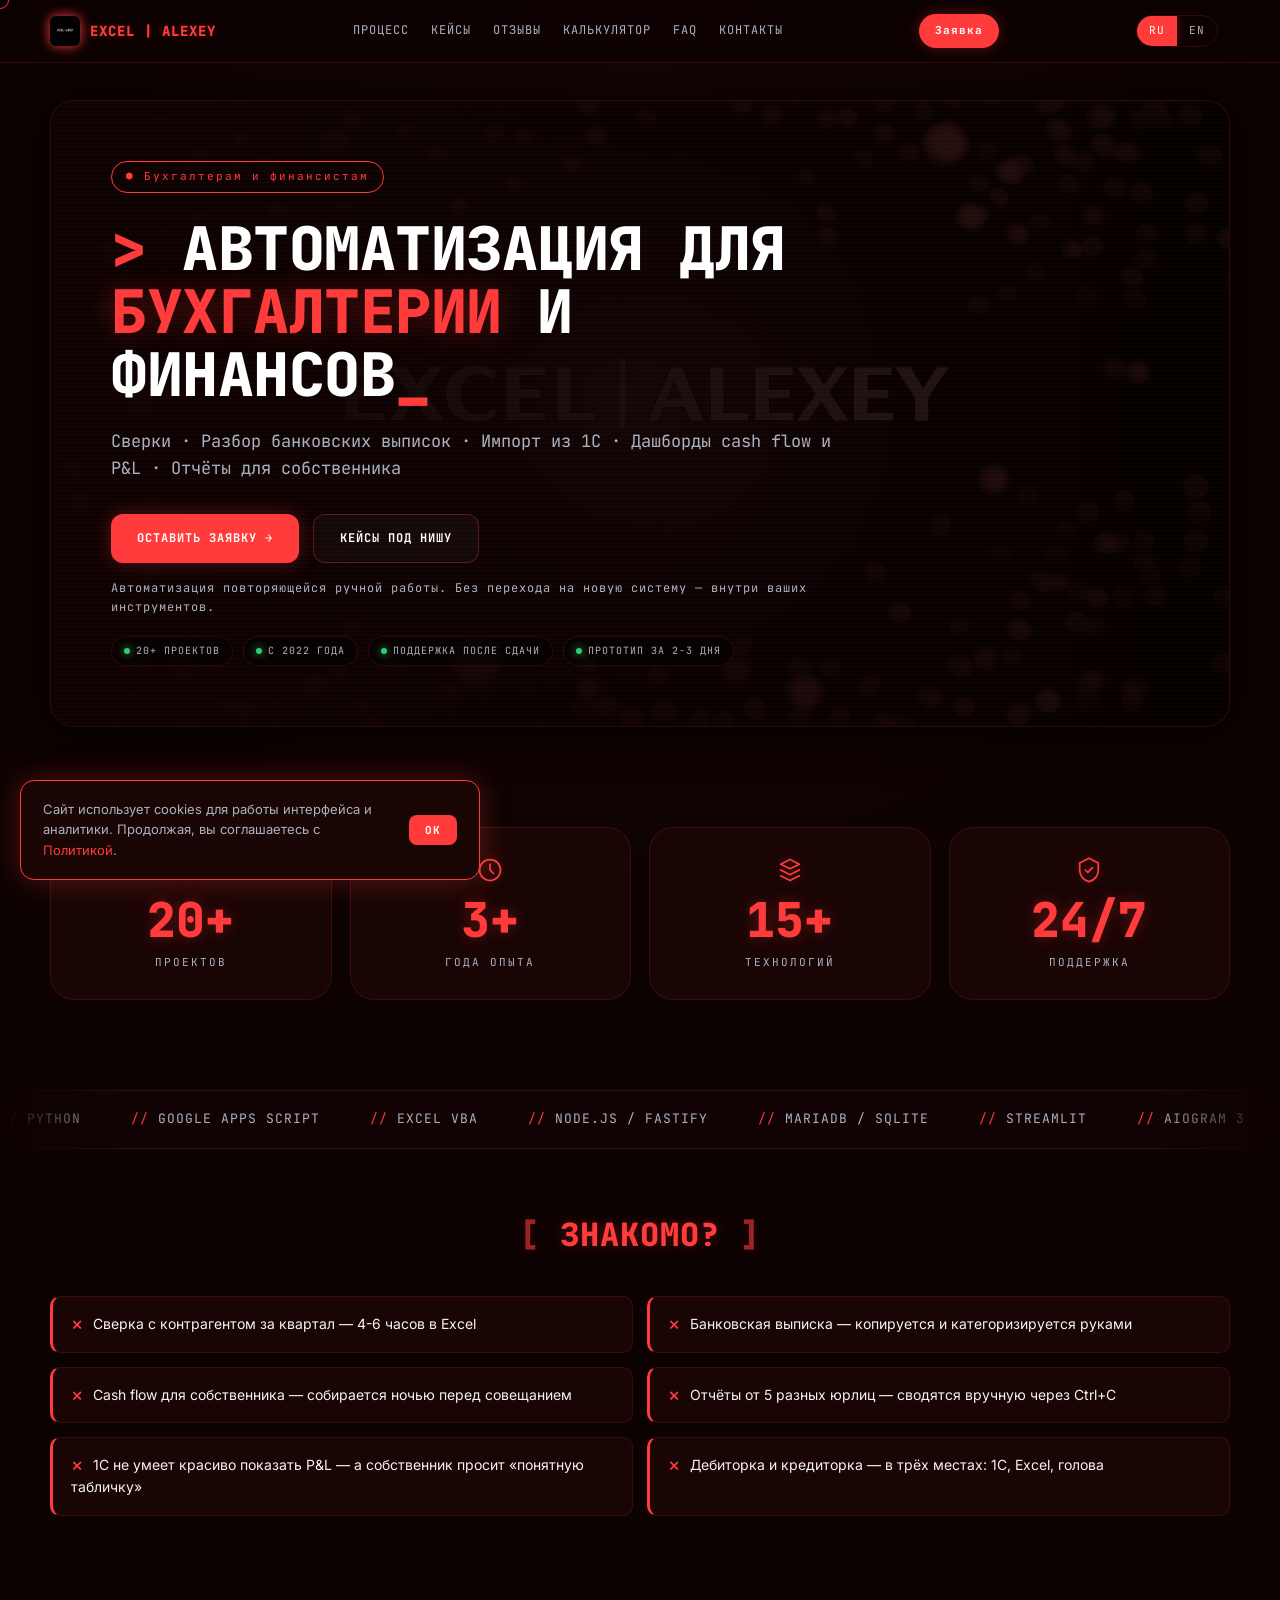
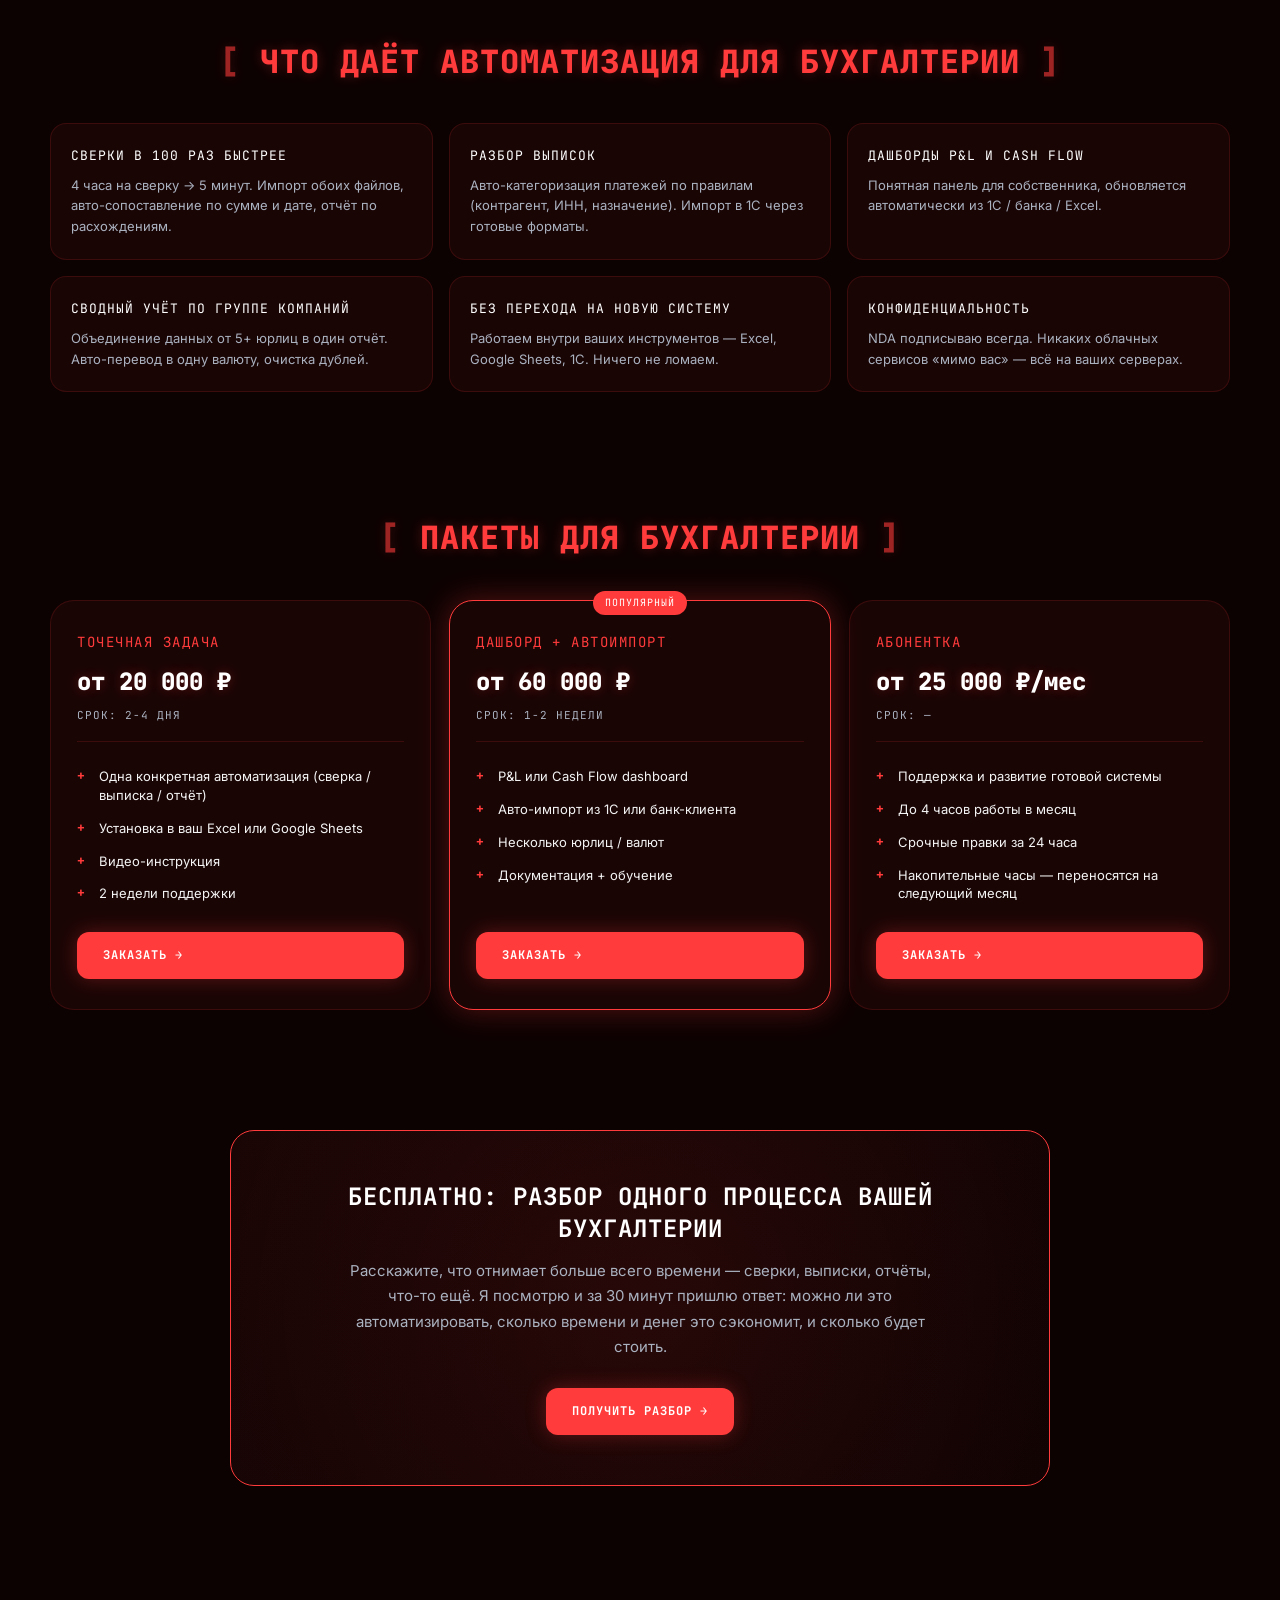
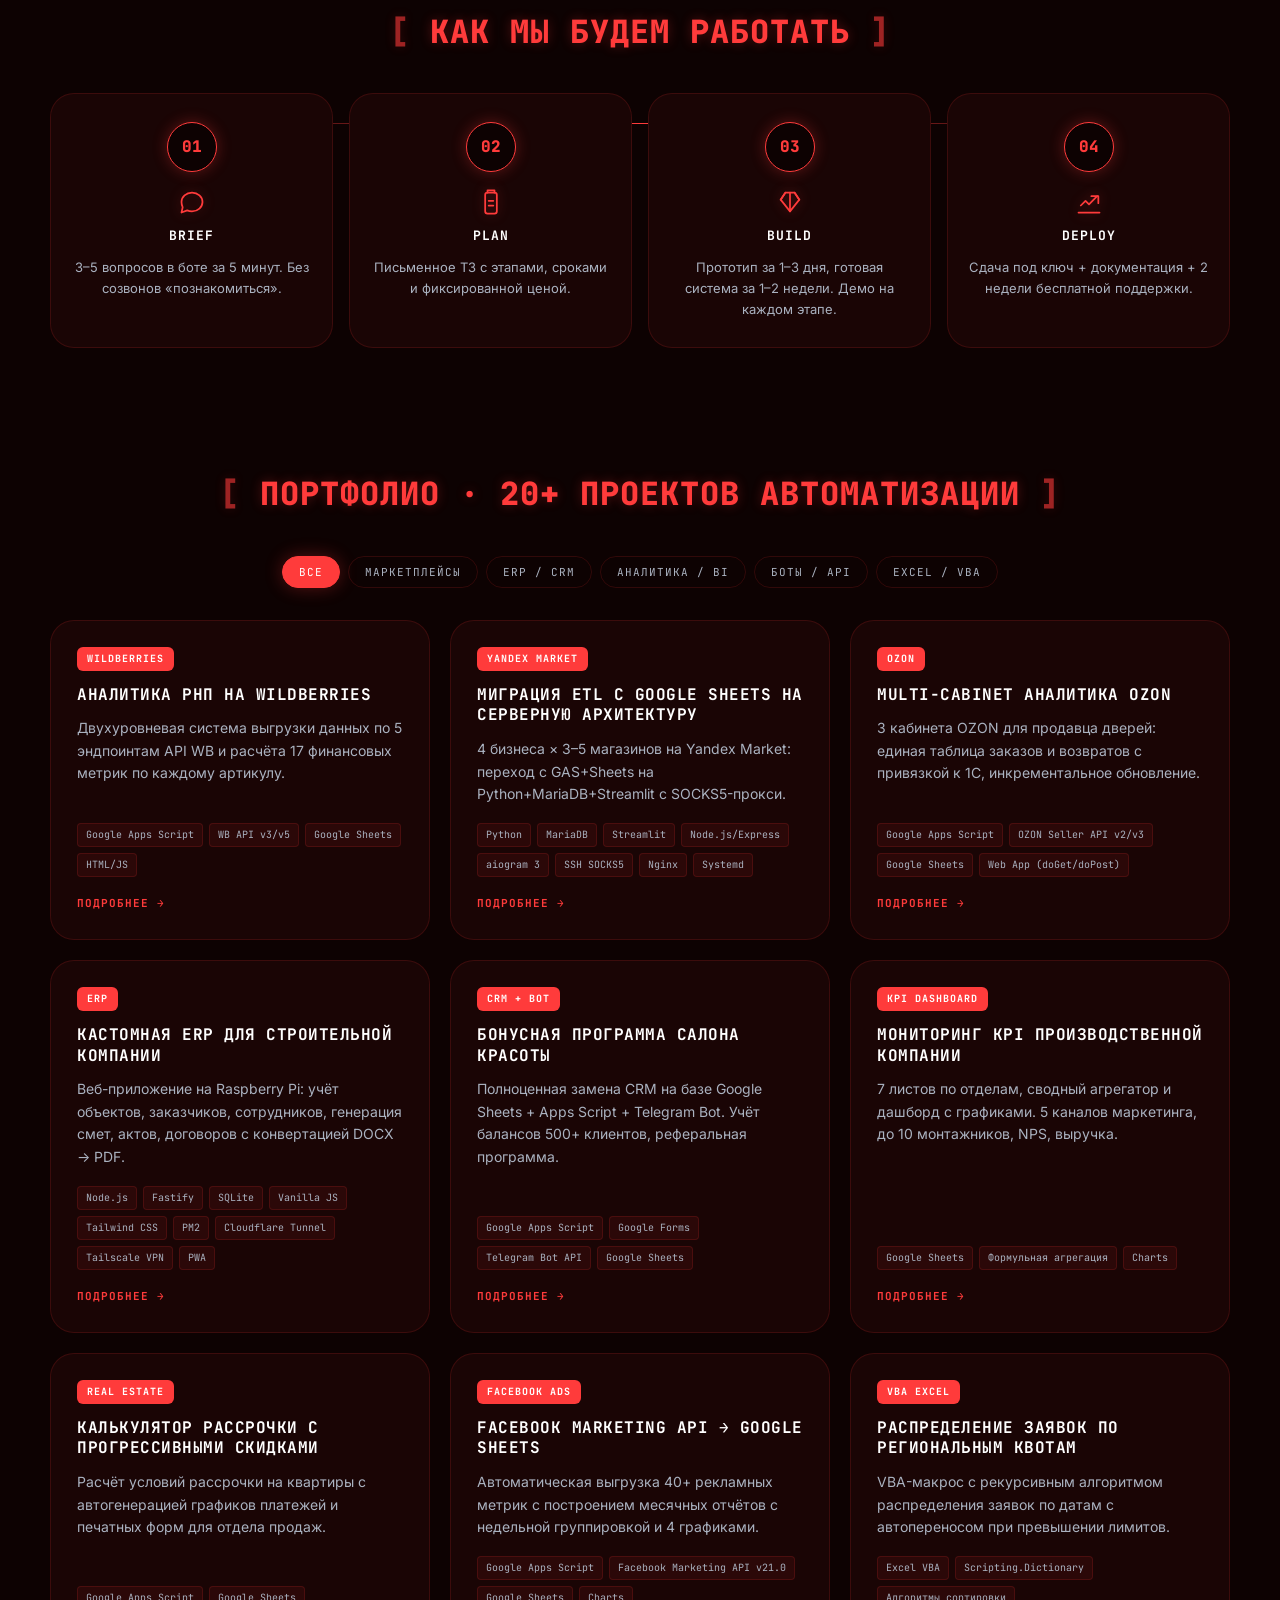
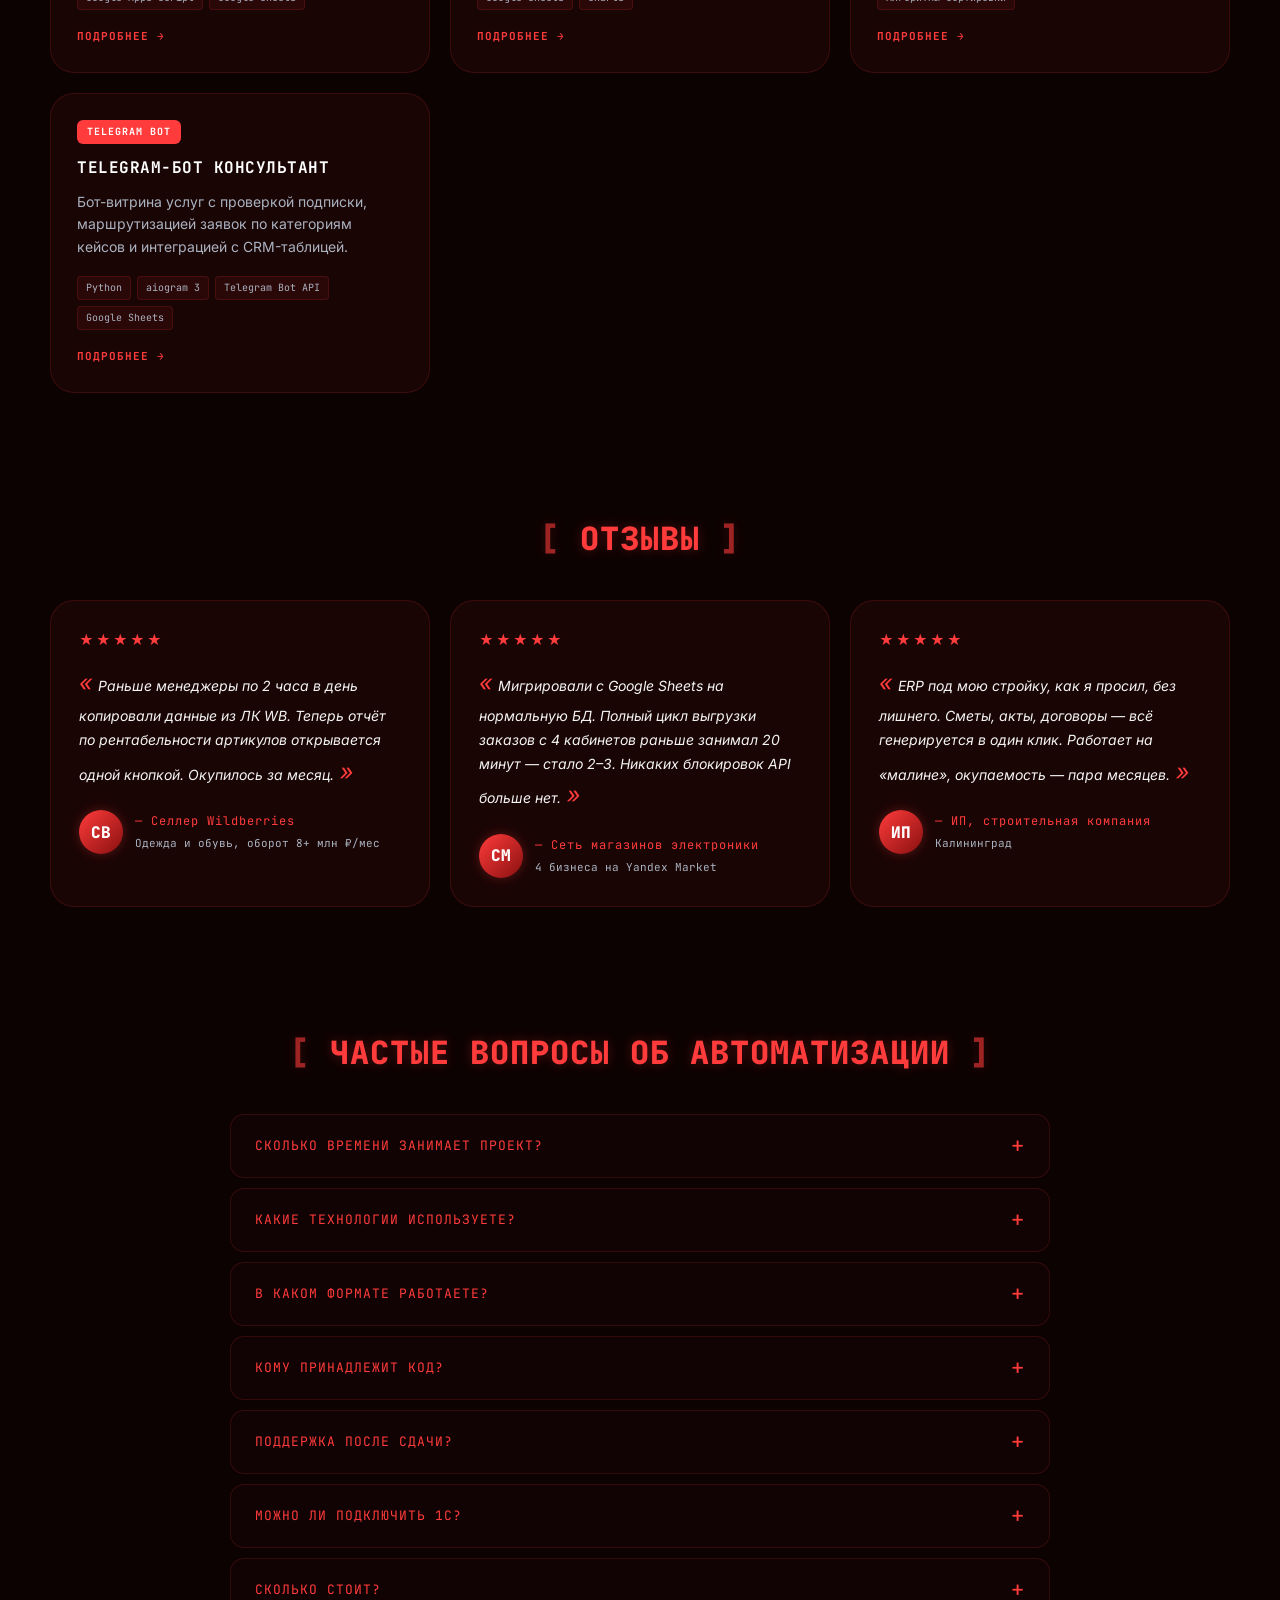
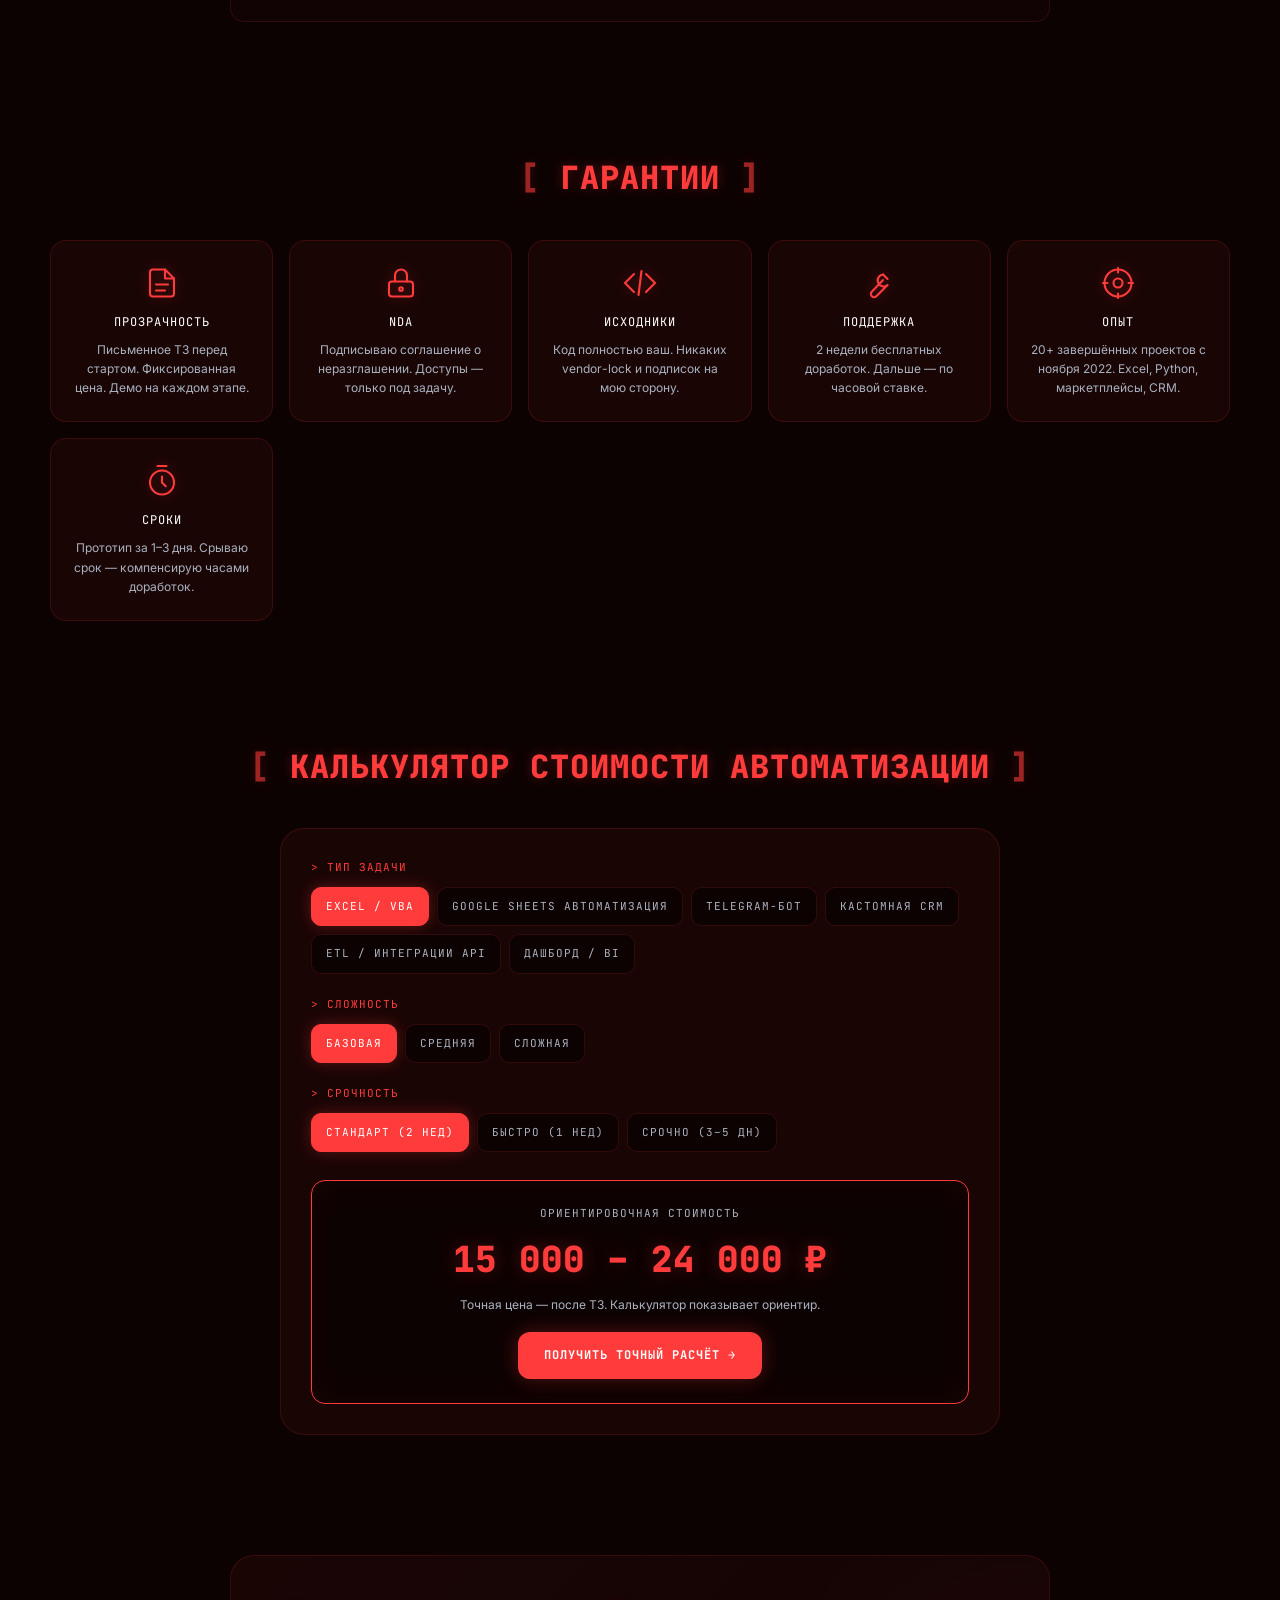
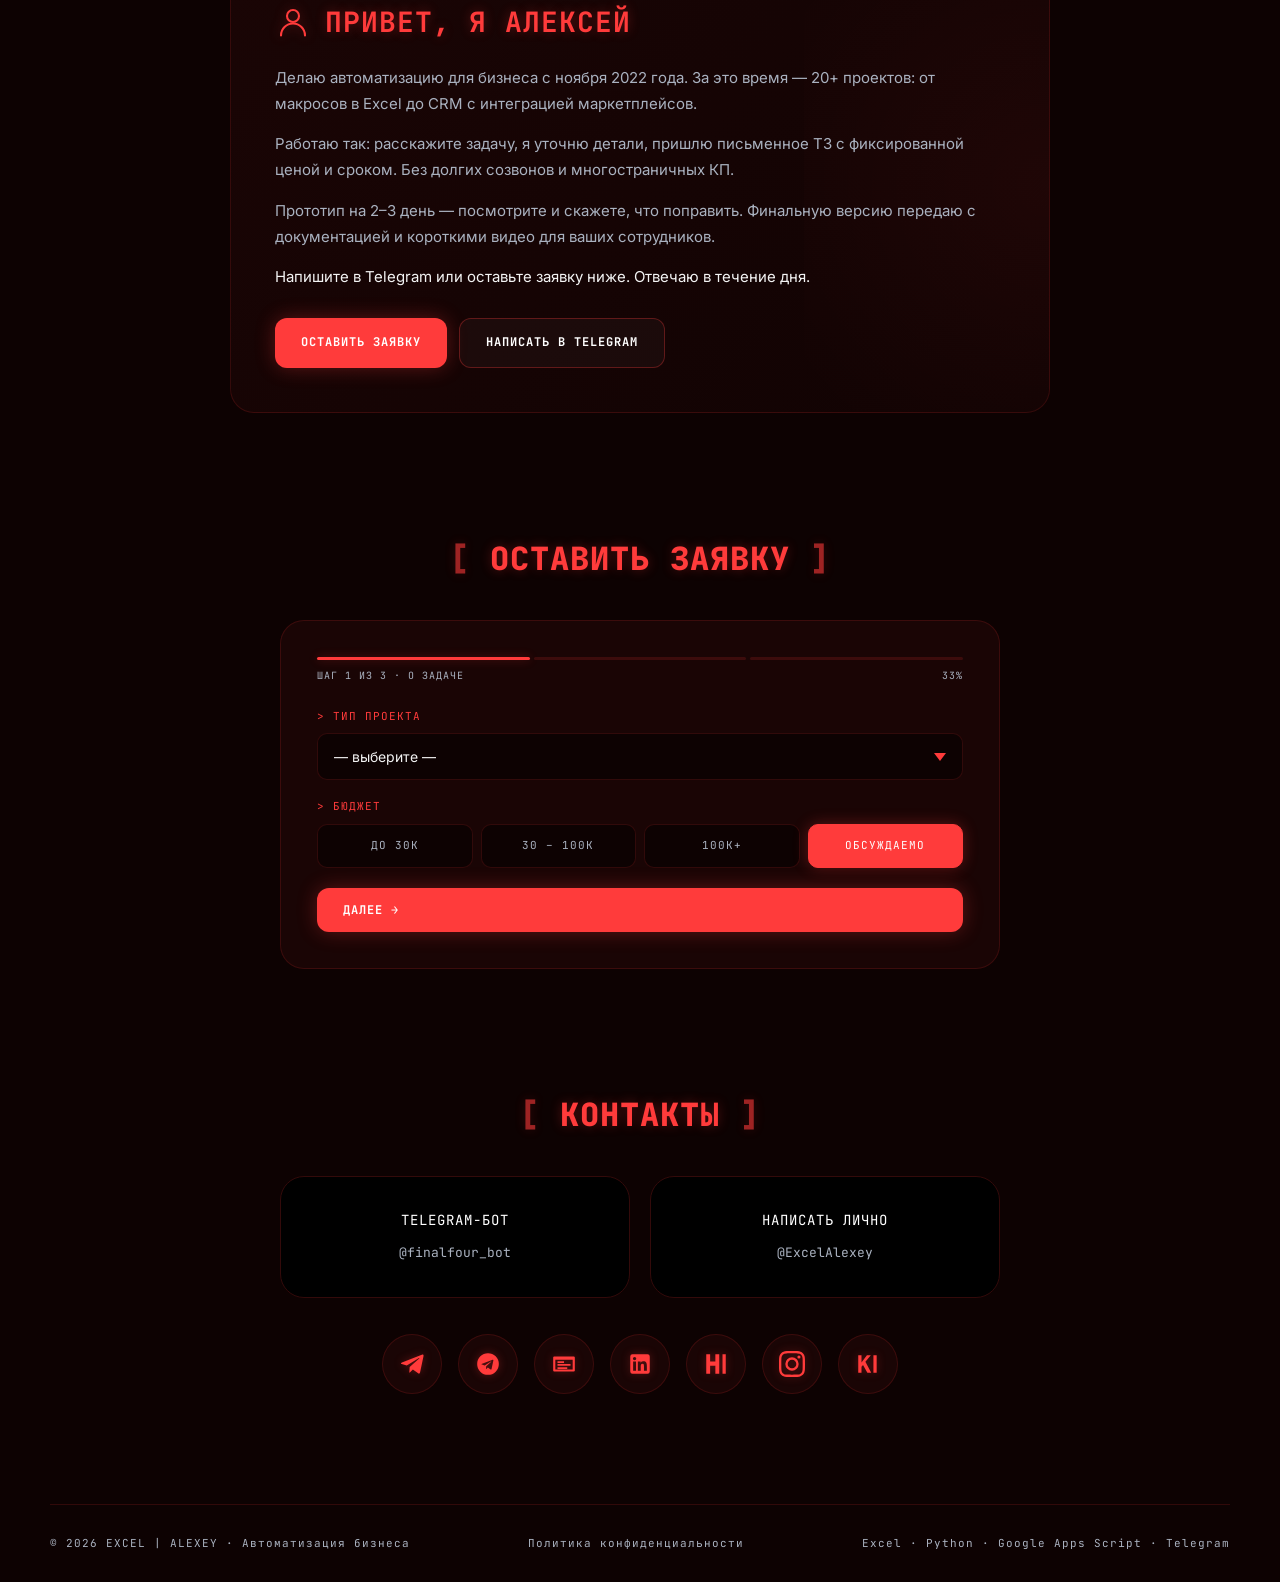
==== accounting/index.html @ a3354f27 "Create index.html" ====
<!DOCTYPE html>
<html lang="ru">
<head>
<meta charset="utf-8" />
<meta name="viewport" content="width=device-width, initial-scale=1.0" />
<!-- Google tag (gtag.js) -->
<script async src="https://www.googletagmanager.com/gtag/js?id=G-3XF21N7YJF"></script>
<script>
  window.dataLayer = window.dataLayer || [];
  function gtag(){dataLayer.push(arguments);}
  gtag('js', new Date());

  gtag('config', 'G-3XF21N7YJF');
</script>
<!-- Yandex.Metrika counter -->
<script type="text/javascript">
  (function(m,e,t,r,i,k,a){
      m[i]=m[i]||function(){(m[i].a=m[i].a||[]).push(arguments)};
      m[i].l=1*new Date();
      for (var j = 0; j < document.scripts.length; j++) {if (document.scripts[j].src === r) { return; }}
      k=e.createElement(t),a=e.getElementsByTagName(t)[0],k.async=1,k.src=r,a.parentNode.insertBefore(k,a)
  })(window, document,'script','https://mc.yandex.ru/metrika/tag.js?id=108996801', 'ym');

  ym(108996801, 'init', {ssr:true, webvisor:true, clickmap:true, ecommerce:"dataLayer", referrer: document.referrer, url: location.href, accurateTrackBounce:true, trackLinks:true});
</script>
<noscript><div><img src="https://mc.yandex.ru/watch/108996801" style="position:absolute; left:-9999px;" alt="" /></div></noscript>
<!-- /Yandex.Metrika counter -->
<!-- Автоопределение языка (срабатывает до рендера) -->
<script>
(function(){
  try {
    var saved = localStorage.getItem('preferred_lang');
    if (saved === 'ru') return; // пользователь явно выбрал RU
    if (saved === 'en') {
      if (location.pathname === '/' || location.pathname === '/index.html') {
        location.replace('/en/' + location.search + location.hash);
      }
      return;
    }
    // Первый визит — определяем по browser language
    var langs = (navigator.languages || [navigator.language || 'en']).map(function(l){return (l||'').toLowerCase().split('-')[0];});
    var slavic = ['ru','uk','be','kk','ky','tg','uz','az'];
    var isSlavic = langs.some(function(l){return slavic.indexOf(l) >= 0;});
    if (!isSlavic && (location.pathname === '/' || location.pathname === '/index.html')) {
      location.replace('/en/' + location.search + location.hash);
    }
  } catch(e){}
})();
</script>
<meta name="google-site-verification" content="O84R7Kp4VEFQsmu5itda_h6VPmX3z3XzBydWqkqTWB4" />

<title>Бухгалтерам и финансистам — Бухгалтерия | EXCEL ALEXEY</title>
<meta name="description" content="Автоматизация бухгалтерам и финансовым отделам. Сверки · Разбор банковских выписок · Импорт из 1С · Дашборды cash flow и P&L · Отчёты для собственника." />
<meta name="keywords" content="автоматизация бизнеса, разработка CRM под ключ, Google Apps Script, Excel VBA, Python автоматизация, Telegram бот, API Wildberries, API Ozon, API Yandex Market, ETL, дашборды, аналитика маркетплейсов, юнит-экономика WB" />
<meta name="author" content="Алексей, EXCEL | ALEXEY" />
<meta name="robots" content="index, follow, max-image-preview:large, max-snippet:-1, max-video-preview:-1" />
<meta name="googlebot" content="index, follow" />
<meta name="yandex" content="index, follow" />
<link rel="canonical" href="https://excelalexey-maker.github.io/accounting/" />

<!-- hreflang для двуязычной выдачи -->
<link rel="alternate" hreflang="ru" href="https://excelalexey-maker.github.io/accounting/" />
<link rel="alternate" hreflang="en" href="https://excelalexey-maker.github.io/en/accounting/" />
<link rel="alternate" hreflang="x-default" href="https://excelalexey-maker.github.io/" />

<meta property="og:type" content="website" />
<meta property="og:url" content="https://excelalexey-maker.github.io/" />
<meta property="og:title" content="Бухгалтерам и финансистам — Бухгалтерия | EXCEL ALEXEY" />
<meta property="og:description" content="Автоматизация бухгалтерам и финансовым отделам. Сверки · Разбор банковских выписок · Импорт из 1С · Дашборды cash flow и P&L · Отчёты для собственника." />
<meta property="og:image" content="https://excelalexey-maker.github.io/hero-poster.jpg" />
<meta property="og:image:width" content="1200" />
<meta property="og:image:height" content="630" />
<meta property="og:locale" content="ru_RU" />
<meta property="og:locale:alternate" content="en_US" />
<meta property="og:site_name" content="EXCEL | ALEXEY" />

<meta name="twitter:card" content="summary_large_image" />
<meta name="twitter:title" content="EXCEL | ALEXEY — Автоматизация бизнеса под ключ" />
<meta name="twitter:description" content="Excel/VBA, GAS, Python, MariaDB, Telegram-боты, API маркетплейсов." />
<meta name="twitter:image" content="https://excelalexey-maker.github.io/hero-poster.jpg" />

<meta name="geo.region" content="RU" />
<meta name="geo.placename" content="Россия, Москва, Санкт-Петербург, Калининград, Vietnam (remote)" />
<meta name="geo.position" content="55.7558;37.6173" />
<meta name="ICBM" content="55.7558, 37.6173" />
<meta name="theme-color" content="#0d0202" />
<meta name="format-detection" content="telephone=no" />

<link rel="icon" href="/favicon.ico" sizes="any" />
<link rel="icon" href="/favicon.svg" type="image/svg+xml" />
<link rel="apple-touch-icon" href="/apple-touch-icon.png" />
<link rel="manifest" href="/site.webmanifest" />

<link rel="preload" as="image" href="/hero-poster.jpg" fetchpriority="high" />
<link rel="preload" as="image" href="/Logo.png" />
<link rel="dns-prefetch" href="//mc.yandex.ru" />
<link rel="dns-prefetch" href="//www.googletagmanager.com" />
<link rel="dns-prefetch" href="//api.telegram.org" />

<link rel="preconnect" href="https://fonts.googleapis.com" />
<link rel="preconnect" href="https://fonts.gstatic.com" crossorigin />
<link href="https://fonts.googleapis.com/css2?family=Inter:wght@300;400;700;800&family=JetBrains+Mono:wght@400;700&display=swap" rel="stylesheet" />

<!-- ════════════════════════════════════════════════════════════════
     АНАЛИТИКА И UTM-ТРЕКИНГ
     ВАЖНО: подставь свои ID ниже:
       YM_ID  — ID счётчика Яндекс.Метрики (https://metrika.yandex.ru/)
       GA_ID  — Measurement ID Google Analytics 4 (формат G-XXXXXXXXXX)
     Если какой-то сервис не нужен — оставь "" (пустую строку), скрипт не загрузится.
     ════════════════════════════════════════════════════════════════ -->
<script>
window.ANALYTICS = {
  YM_ID: "108996801",          
  GA_ID: "G-3XF21N7YJF", 
  TG_BOT_TOKEN: "",   // токен бота для отправки заявок (см. внизу)
  TG_CHAT_ID: ""      // твой chat_id (узнать через @userinfobot)
};

/* === ЗАХВАТ UTM-МЕТОК (хранятся 30 дней) === */
(function(){
  try {
    const params = new URLSearchParams(location.search);
    const utmKeys = ['utm_source','utm_medium','utm_campaign','utm_content','utm_term','gclid','yclid','fbclid'];
    const captured = {};
    utmKeys.forEach(k => { const v = params.get(k); if (v) captured[k] = v; });
    if (Object.keys(captured).length) {
      captured._first_visit = new Date().toISOString();
      captured._referrer = document.referrer || 'direct';
      captured._landing = location.pathname;
      localStorage.setItem('utm_data', JSON.stringify(captured));
      localStorage.setItem('utm_data_ts', Date.now().toString());
    }
    // протухание через 30 дней
    const ts = +localStorage.getItem('utm_data_ts') || 0;
    if (ts && (Date.now() - ts) > 30*24*60*60*1000) {
      localStorage.removeItem('utm_data');
      localStorage.removeItem('utm_data_ts');
    }
  } catch(e){}
})();

/* === ЕДИНАЯ ФУНКЦИЯ ОТПРАВКИ СОБЫТИЙ === */
window.trackEvent = function(category, action, label, value) {
  try {
    if (window.ym && window.ANALYTICS.YM_ID) {
      window.ym(window.ANALYTICS.YM_ID, 'reachGoal', action, { category, label, value });
    }
    if (window.gtag) {
      window.gtag('event', action, { event_category: category, event_label: label, value: value });
    }
    // лог в консоль для отладки
    console.log('[track]', category, action, label || '', value || '');
  } catch(e){}
};

/* === ЯНДЕКС.МЕТРИКА === */
if (window.ANALYTICS.YM_ID) {
  (function(m,e,t,r,i,k,a){m[i]=m[i]||function(){(m[i].a=m[i].a||[]).push(arguments)};
  m[i].l=1*new Date();
  for (var j = 0; j < document.scripts.length; j++) {if (document.scripts[j].src === r) { return; }}
  k=e.createElement(t),a=e.getElementsByTagName(t)[0],k.async=1,k.src=r,a.parentNode.insertBefore(k,a)})
  (window, document, "script", "https://mc.yandex.ru/metrika/tag.js", "ym");
  ym(window.ANALYTICS.YM_ID, "init", { clickmap:true, trackLinks:true, accurateTrackBounce:true, webvisor:true, ecommerce:"dataLayer" });
}

/* === GOOGLE ANALYTICS 4 === */
if (window.ANALYTICS.GA_ID) {
  const s = document.createElement('script');
  s.async = true;
  s.src = 'https://www.googletagmanager.com/gtag/js?id=' + window.ANALYTICS.GA_ID;
  document.head.appendChild(s);
  window.dataLayer = window.dataLayer || [];
  window.gtag = function(){ dataLayer.push(arguments); };
  gtag('js', new Date());
  gtag('config', window.ANALYTICS.GA_ID, { anonymize_ip: true });
}
</script>

<script type="application/ld+json">
{
  "@context": "https://schema.org",
  "@graph": [
    {
      "@type": "ProfessionalService",
      "@id": "https://excelalexey-maker.github.io/#business",
      "name": "EXCEL | ALEXEY — Автоматизация бизнеса",
      "alternateName": "Excel Alexey",
      "description": "Автоматизация бизнеса под ключ: Excel/VBA, Google Apps Script, Python, MariaDB, Telegram-боты, интеграции с API маркетплейсов Wildberries, Ozon, Yandex Market. 20+ проектов с 2022 года.",
      "url": "https://excelalexey-maker.github.io/",
      "image": "https://excelalexey-maker.github.io/hero-poster.jpg",
      "logo": "https://excelalexey-maker.github.io/Logo.png",
      "priceRange": "₽₽",
      "currenciesAccepted": "RUB, USD, EUR",
      "paymentAccepted": "Bank transfer, SBP, Cryptocurrency",
      "areaServed": [
        {"@type": "Country", "name": "Russia"},
        {"@type": "Country", "name": "Belarus"},
        {"@type": "Country", "name": "Kazakhstan"},
        {"@type": "AdministrativeArea", "name": "СНГ"}
      ],
      "serviceArea": {"@type": "GeoCircle", "geoMidpoint": {"@type": "GeoCoordinates", "latitude": 55.7558, "longitude": 37.6173}, "geoRadius": 10000000},
      "knowsLanguage": ["ru", "en"],
      "provider": {"@id": "https://excelalexey-maker.github.io/#person"},
      "founder": {"@id": "https://excelalexey-maker.github.io/#person"},
      "aggregateRating": {
        "@type": "AggregateRating",
        "ratingValue": "5.0",
        "reviewCount": "18",
        "bestRating": "5",
        "worstRating": "1"
      },
      "hasOfferCatalog": {
        "@type": "OfferCatalog",
        "name": "Услуги автоматизации",
        "itemListElement": [
          {"@type": "Offer", "itemOffered": {"@type": "Service", "name": "Разработка кастомных CRM", "description": "CRM-системы под бизнес-процессы заказчика. Стек: Python, Node.js, MariaDB."}, "priceSpecification": {"@type": "PriceSpecification", "minPrice": 80000, "priceCurrency": "RUB"}},
          {"@type": "Offer", "itemOffered": {"@type": "Service", "name": "Дашборды и аналитика", "description": "BI-панели на Streamlit, Google Looker Studio, Excel Power Query."}, "priceSpecification": {"@type": "PriceSpecification", "minPrice": 30000, "priceCurrency": "RUB"}},
          {"@type": "Offer", "itemOffered": {"@type": "Service", "name": "Интеграция с API маркетплейсов", "description": "Wildberries, Ozon, Yandex Market: выгрузка заказов, остатков, цен, рекламы."}, "priceSpecification": {"@type": "PriceSpecification", "minPrice": 40000, "priceCurrency": "RUB"}},
          {"@type": "Offer", "itemOffered": {"@type": "Service", "name": "Telegram-боты", "description": "Боты на aiogram 3 и Node.js: уведомления, заявки, CRM-интеграции."}, "priceSpecification": {"@type": "PriceSpecification", "minPrice": 25000, "priceCurrency": "RUB"}},
          {"@type": "Offer", "itemOffered": {"@type": "Service", "name": "Excel и VBA макросы", "description": "Автоматизация рутины в Excel, кастомные функции, отчёты в один клик."}, "priceSpecification": {"@type": "PriceSpecification", "minPrice": 15000, "priceCurrency": "RUB"}},
          {"@type": "Offer", "itemOffered": {"@type": "Service", "name": "ETL-системы и миграция данных", "description": "Перенос с Google Sheets на серверные БД (MariaDB, PostgreSQL)."}, "priceSpecification": {"@type": "PriceSpecification", "minPrice": 100000, "priceCurrency": "RUB"}}
        ]
      },
      "review": [
        {
          "@type": "Review",
          "reviewRating": {"@type": "Rating", "ratingValue": "5", "bestRating": "5"},
          "author": {"@type": "Person", "name": "Селлер Wildberries (одежда и обувь)"},
          "reviewBody": "Раньше менеджеры по 2 часа в день копировали данные из ЛК WB. Теперь отчёт по рентабельности артикулов открывается одной кнопкой. Окупилось за месяц."
        },
        {
          "@type": "Review",
          "reviewRating": {"@type": "Rating", "ratingValue": "5", "bestRating": "5"},
          "author": {"@type": "Person", "name": "Сеть магазинов электроники"},
          "reviewBody": "Мигрировали с Google Sheets на нормальную БД. Полный цикл выгрузки заказов с 4 кабинетов раньше занимал 20 минут — стало 2-3."
        },
        {
          "@type": "Review",
          "reviewRating": {"@type": "Rating", "ratingValue": "5", "bestRating": "5"},
          "author": {"@type": "Person", "name": "ИП, строительная компания, Калининград"},
          "reviewBody": "ERP под мою стройку, без лишнего. Сметы, акты, договоры — всё генерируется в один клик. Окупаемость пара месяцев."
        }
      ],
      "sameAs": [
        "https://t.me/ExcelAlexey",
        "https://www.linkedin.com/in/excel-alexey/",
        "https://career.habr.com/excelalexey",
        "https://www.instagram.com/excelalexey/",
        "https://kwork.ru/user/excel_alexey"
      ]
    },
    {
      "@type": "Person",
      "@id": "https://excelalexey-maker.github.io/#person",
      "name": "Алексей",
      "alternateName": "Excel Alexey",
      "jobTitle": "Специалист по автоматизации бизнеса",
      "description": "Специалист по автоматизации бизнес-процессов с опытом с ноября 2022 года. Более 20 завершённых проектов: CRM-системы, ETL-пайплайны, интеграции с API маркетплейсов, Telegram-боты.",
      "url": "https://excelalexey-maker.github.io/",
      "image": "https://excelalexey-maker.github.io/hero-poster.jpg",
      "knowsAbout": [
        "Python", "Google Apps Script", "Excel VBA", "Node.js",
        "MariaDB", "SQLite", "PostgreSQL", "Streamlit",
        "aiogram", "Telegram Bot API",
        "Wildberries API", "Ozon Seller API", "Yandex Market API",
        "ETL", "REST API", "Cloudflare Tunnel",
        "Бизнес-автоматизация", "Юнит-экономика маркетплейсов"
      ],
      "knowsLanguage": ["ru", "en"],
      "hasOccupation": {
        "@type": "Occupation",
        "name": "Business Automation Specialist",
        "occupationLocation": {"@type": "Country", "name": "Russia"},
        "skills": "Python, VBA, Google Apps Script, Node.js, MariaDB, Telegram Bot API"
      },
      "sameAs": [
        "https://t.me/ExcelAlexey",
        "https://www.linkedin.com/in/excel-alexey/",
        "https://career.habr.com/excelalexey",
        "https://www.instagram.com/excelalexey/",
        "https://kwork.ru/user/excel_alexey"
      ]
    },
    {
      "@type": "WebSite",
      "@id": "https://excelalexey-maker.github.io/#website",
      "url": "https://excelalexey-maker.github.io/",
      "name": "EXCEL | ALEXEY",
      "inLanguage": ["ru", "en"],
      "publisher": {"@id": "https://excelalexey-maker.github.io/#person"}
    },
    {
      "@type": "BreadcrumbList",
      "@id": "https://excelalexey-maker.github.io/accounting/#breadcrumb",
      "itemListElement": [
        {"@type": "ListItem", "position": 1, "name": "Главная", "item": "https://excelalexey-maker.github.io/"},
        {"@type": "ListItem", "position": 2, "name": "Услуги автоматизации", "item": "https://excelalexey-maker.github.io/#process"},
        {"@type": "ListItem", "position": 3, "name": "Портфолио", "item": "https://excelalexey-maker.github.io/#cases"},
        {"@type": "ListItem", "position": 4, "name": "Контакты", "item": "https://excelalexey-maker.github.io/#contact"}
      ]
    }
  ]
}
</script>

<script type="application/ld+json">
{
  "@context": "https://schema.org",
  "@type": "FAQPage",
  "mainEntity": [
    {"@type": "Question", "name": "Сколько времени занимает проект автоматизации?",
     "acceptedAnswer": {"@type": "Answer", "text": "Прототип за 1-3 дня, готовый проект за 1-2 недели в зависимости от сложности. ETL-системы и кастомные ERP — 3-6 недель."}},
    {"@type": "Question", "name": "Какие технологии используете?",
     "acceptedAnswer": {"@type": "Answer", "text": "Python, Google Apps Script, VBA Excel, Node.js, SQL/MariaDB/SQLite, Telegram Bot API, REST API маркетплейсов (Wildberries, Ozon, Yandex Market)."}},
    {"@type": "Question", "name": "В каком формате работаете?",
     "acceptedAnswer": {"@type": "Answer", "text": "Удалённо по всей России и СНГ. Работаю с физлицами, ИП и юрлицами. Оплата на карту, СБП или расчётный счёт. Все детали оформления оговариваем индивидуально."}},
    {"@type": "Question", "name": "Кому принадлежит код после сдачи проекта?",
     "acceptedAnswer": {"@type": "Answer", "text": "Полностью клиенту. Передаю исходники, документацию и инструкции по эксплуатации. Никаких подписок и vendor-lock."}},
    {"@type": "Question", "name": "Есть ли поддержка после сдачи?",
     "acceptedAnswer": {"@type": "Answer", "text": "2 недели бесплатной поддержки и доработок включены в стоимость. Дальше — по часовой ставке или абонементом."}},
    {"@type": "Question", "name": "Можно ли подключить 1С к маркетплейсам?",
     "acceptedAnswer": {"@type": "Answer", "text": "Да, через REST API, OData, выгрузку в Excel/CSV или прямое подключение к базе. Связка 1С с маркетплейсами, CRM и Telegram реализуется."}},
    {"@type": "Question", "name": "Сколько стоит автоматизация?",
     "acceptedAnswer": {"@type": "Answer", "text": "Простая автоматизация Google Sheets — от 15 000 ₽. Кастомная CRM — от 80 000 ₽. ETL-система с серверной частью — от 150 000 ₽. Точная цена — после ТЗ."}}
  ]
}
</script>

<style>
:root {
  --bg: #0d0202;
  --card: #1a0505;
  --card-2: #110303;
  --accent: #ff3b3b;
  --accent-glow: rgba(255, 59, 59, 0.3);
  --text: #f4f4f4;
  --muted: #aab2c0;
  --border: rgba(255, 59, 59, 0.15);
  --container: 1180px;
  --r: 24px;
}
* { box-sizing: border-box; margin: 0; padding: 0; }
html { scroll-behavior: smooth; }
body {
  font-family: 'Inter', sans-serif;
  color: var(--text);
  background: var(--bg);
  line-height: 1.6;
  overflow-x: hidden;
}
body::before {
  content: ""; position: fixed; inset: 0; z-index: -1;
  background: radial-gradient(circle at 50% 30%, #1a0505 0%, #0d0202 70%);
  animation: bgPulse 10s infinite ease-in-out;
}
@keyframes bgPulse { 0%,100% { opacity: 0.85; } 50% { opacity: 1; } }
.container { width: min(var(--container), 100% - 40px); margin: 0 auto; }
a { text-decoration: none; color: inherit; transition: 0.3s; }
img { max-width: 100%; display: block; }
.mono, h1, h2, h3, .tag, .linkBtn, summary, .chip {
  font-family: 'JetBrains Mono', monospace; text-transform: uppercase; letter-spacing: 1px;
}

/* ── Прогресс скролла ── */
.scrollProgress {
  position: fixed; top: 0; left: 0; height: 2px;
  background: var(--accent); width: 0%; z-index: 9999;
  box-shadow: 0 0 10px var(--accent); transition: width 0.05s linear;
}

/* ── Кастомный курсор ── */
.cursor {
  position: fixed; width: 18px; height: 18px;
  border: 1px solid var(--accent); border-radius: 50%;
  pointer-events: none; z-index: 10000;
  transform: translate(-50%, -50%);
  transition: width 0.2s, height 0.2s, background 0.2s;
  mix-blend-mode: difference;
}
.cursor.active { width: 38px; height: 38px; background: rgba(255,59,59,0.15); }
@media (max-width: 820px), (pointer: coarse) { .cursor { display: none; } }

/* ── HEADER ── */
.siteHeader {
  position: fixed; top: 0; left: 0; right: 0; z-index: 1000;
  background: rgba(13, 2, 2, 0.9);
  backdrop-filter: blur(15px); -webkit-backdrop-filter: blur(15px);
  border-bottom: 1px solid var(--border);
  transition: transform 0.3s;
}
.siteHeader.hidden { transform: translateY(-100%); }
.siteHeader__inner { display: flex; align-items: center; justify-content: space-between; padding: 14px 0; }
.brand { display: flex; align-items: center; gap: 10px; }
.brand__logo { width: 30px; height: 30px; border-radius: 6px; filter: drop-shadow(0 0 6px var(--accent)); }
.brand__name { font-weight: 800; font-size: 14px; color: var(--accent); text-shadow: 0 0 10px var(--accent-glow); font-family: 'JetBrains Mono', monospace; letter-spacing: 1px; }

.nav { display: flex; gap: 22px; }
.nav__link { font-size: 12px; color: var(--muted); font-family: 'JetBrains Mono', monospace; letter-spacing: 1px; text-transform: uppercase; }
.nav__link:hover { color: var(--accent); text-shadow: 0 0 8px var(--accent); }

.headerCta {
  padding: 8px 16px; background: var(--accent); border-radius: 50px;
  font-size: 11px; font-weight: 700; color: #fff;
  box-shadow: 0 0 15px var(--accent-glow);
  font-family: 'JetBrains Mono', monospace; letter-spacing: 1px;
}
.headerCta:hover { transform: translateY(-2px); box-shadow: 0 0 25px var(--accent); }

.burger { display: none; width: 32px; height: 32px; cursor: pointer; flex-direction: column; justify-content: center; gap: 5px; padding: 0; background: none; border: none; }
.burger span { display: block; width: 22px; height: 2px; background: var(--accent); transition: 0.3s; box-shadow: 0 0 6px var(--accent); margin: 0 auto; }
.burger.open span:nth-child(1) { transform: translateY(7px) rotate(45deg); }
.burger.open span:nth-child(2) { opacity: 0; }
.burger.open span:nth-child(3) { transform: translateY(-7px) rotate(-45deg); }

/* ── HERO ── */
main { padding-top: 80px; }
.heroSection { padding: 20px 0 50px; }
.heroCard {
  position: relative; border-radius: var(--r); overflow: hidden;
  border: 1px solid rgba(255,59,59,0.2); background: #000;
  min-height: 540px; display: flex; align-items: center;
  box-shadow: 0 0 50px rgba(0,0,0,0.9);
  animation: borderGlow 4s infinite ease-in-out;
}
@keyframes borderGlow {
  0%,100% { border-color: rgba(255,59,59,0.2); box-shadow: 0 0 30px rgba(0,0,0,0.9); }
  50% { border-color: var(--accent); box-shadow: 0 0 40px rgba(255,59,59,0.2); }
}
.heroVideo {
  position: absolute; inset: 0; width: 100%; height: 100%;
  object-fit: cover; opacity: 0.45;
  filter: sepia(100%) saturate(300%) brightness(35%) hue-rotate(-50deg);
}
.heroOverlay {
  position: absolute; inset: 0; z-index: 2;
  background: linear-gradient(90deg, rgba(13,2,2,0.97) 0%, rgba(13,2,2,0.55) 70%, rgba(13,2,2,0.3) 100%);
}
.heroScanlines {
  position: absolute; inset: 0; z-index: 3; pointer-events: none;
  background: repeating-linear-gradient(0deg, transparent 0, transparent 2px, rgba(255,59,59,0.04) 3px, rgba(255,59,59,0.04) 4px);
  animation: scanShift 10s linear infinite;
}
@keyframes scanShift { from { background-position: 0 0; } to { background-position: 0 100px; } }

.heroContent { position: relative; z-index: 10; padding: 60px; max-width: 850px; width: 100%; }

.heroTag {
  display: inline-block; font-family: 'JetBrains Mono', monospace; font-size: 11px;
  color: var(--accent); border: 1px solid var(--accent);
  padding: 6px 14px; border-radius: 50px; margin-bottom: 24px;
  letter-spacing: 2px; animation: tagPulse 2s infinite;
}
.heroTag::before { content: "● "; }
@keyframes tagPulse { 0%,100% { box-shadow: 0 0 0 0 var(--accent-glow); } 50% { box-shadow: 0 0 20px 4px transparent; } }

.heroTitle {
  font-size: clamp(28px, 5.5vw, 60px); font-weight: 800;
  line-height: 1.05; margin-bottom: 22px; color: #fff;
  font-family: 'JetBrains Mono', monospace; letter-spacing: -0.5px;
}
.heroTitle::before { content: "> "; color: var(--accent); }
.heroTitle::after { content: "_"; color: var(--accent); animation: blink 1s infinite; }
@keyframes blink { 0%,100% { opacity: 1; } 50% { opacity: 0; } }
.heroTitle .accent { color: var(--accent); text-shadow: 0 0 30px var(--accent-glow); }

.heroSubtitle { font-family: 'JetBrains Mono', monospace; font-size: clamp(13px, 1.7vw, 17px); color: var(--muted); margin-bottom: 32px; }

.heroCtaRow { display: flex; gap: 14px; margin-bottom: 16px; flex-wrap: wrap; }
.btn {
  display: inline-flex; align-items: center; gap: 8px;
  padding: 14px 26px; border-radius: 12px;
  font-family: 'JetBrains Mono', monospace; font-weight: 700;
  font-size: 12px; text-transform: uppercase; letter-spacing: 1px;
  transition: 0.3s; border: none; cursor: pointer;
}
.btn--primary { background: var(--accent); color: #fff; box-shadow: 0 0 20px var(--accent-glow); }
.btn--primary:hover { transform: translateY(-3px); box-shadow: 0 0 35px var(--accent); }
.btn--ghost { border: 1px solid rgba(255,59,59,0.3); background: rgba(255,255,255,0.03); color: #fff; }
.btn--ghost:hover { border-color: var(--accent); background: rgba(255,59,59,0.1); transform: translateY(-2px); }

.heroNote { font-size: 12px; color: var(--muted); margin-top: 8px; font-family: 'JetBrains Mono', monospace; letter-spacing: 1px; }

/* ── СЕКЦИИ ── */
.section { padding: 60px 0; }
.h2 {
  font-size: clamp(20px, 3.5vw, 32px); font-weight: 800; color: var(--accent);
  margin-bottom: 36px; text-align: center; text-shadow: 0 0 12px var(--accent-glow);
}
.h2::before { content: "[ "; opacity: 0.6; }
.h2::after { content: " ]"; opacity: 0.6; }

/* ── METRICS ── */
.metrics {
  display: grid; grid-template-columns: repeat(4, 1fr); gap: 18px;
  padding: 30px 0;
}
.metric {
  text-align: center; padding: 28px 18px;
  background: var(--card); border: 1px solid var(--border);
  border-radius: var(--r); transition: 0.3s;
}
.metric:hover { border-color: var(--accent); box-shadow: 0 0 25px var(--accent-glow); transform: translateY(-4px); }
.metric__num {
  font-family: 'JetBrains Mono', monospace; font-size: clamp(30px, 4vw, 48px);
  font-weight: 800; color: var(--accent);
  text-shadow: 0 0 15px var(--accent-glow); line-height: 1; margin-bottom: 10px;
}
.metric__label {
  font-family: 'JetBrains Mono', monospace; font-size: 11px;
  color: var(--muted); text-transform: uppercase; letter-spacing: 2px;
}

/* ── ПАНЕЛИ ── */
.grid2 { display: grid; grid-template-columns: 1fr 1fr; gap: 20px; }
.panel { background: var(--card); padding: 32px; border-radius: var(--r); border: 1px solid var(--border); backdrop-filter: blur(10px); }
.ul li { margin-bottom: 12px; font-size: 14px; color: var(--muted); list-style: none; }
.ul li::before { content: "✓ "; color: var(--accent); font-weight: bold; }

/* ── СТЕК ── */
.stack {
  overflow: hidden; padding: 18px 0; border-top: 1px solid var(--border); border-bottom: 1px solid var(--border);
  background: rgba(26,5,5,0.4);
  -webkit-mask-image: linear-gradient(90deg, transparent 0%, #000 10%, #000 90%, transparent 100%);
          mask-image: linear-gradient(90deg, transparent 0%, #000 10%, #000 90%, transparent 100%);
}
.stack__track { display: flex; gap: 50px; animation: marquee 40s linear infinite; width: max-content; }
.stack__item {
  font-family: 'JetBrains Mono', monospace; font-size: 13px;
  color: var(--muted); white-space: nowrap; letter-spacing: 1px;
  text-transform: uppercase;
}
.stack__item::before { content: "// "; color: var(--accent); }
@keyframes marquee { from { transform: translateX(0); } to { transform: translateX(-50%); } }

/* ── PROCESS (4 этапа) ── */
.processGrid { display: grid; grid-template-columns: repeat(4, 1fr); gap: 16px; position: relative; }
.processGrid::before {
  content: ""; position: absolute; top: 30px; left: 10%; right: 10%; height: 1px;
  background: linear-gradient(90deg, transparent, var(--accent), transparent); z-index: 0;
}
.processStep {
  position: relative; padding: 28px 20px; text-align: center;
  background: var(--card); border-radius: var(--r); border: 1px solid var(--border); z-index: 1; transition: 0.3s;
}
.processStep:hover { border-color: var(--accent); transform: translateY(-6px); }
.processStep__num {
  width: 50px; height: 50px; margin: 0 auto 16px;
  border: 1px solid var(--accent); border-radius: 50%;
  display: flex; align-items: center; justify-content: center;
  font-family: 'JetBrains Mono', monospace; font-weight: 800; color: var(--accent);
  background: var(--bg); box-shadow: 0 0 15px var(--accent-glow);
}
.processStep__title { font-family: 'JetBrains Mono', monospace; font-size: 13px; font-weight: 700; color: #fff; margin-bottom: 10px; text-transform: uppercase; letter-spacing: 1px; }
.processStep__desc { font-size: 13px; color: var(--muted); line-height: 1.6; }

/* ── КЕЙСЫ ── */
.casesFilter { display: flex; flex-wrap: wrap; gap: 8px; justify-content: center; margin-bottom: 32px; }
.chip {
  padding: 8px 16px; border: 1px solid var(--border); border-radius: 50px;
  font-size: 11px; color: var(--muted); cursor: pointer; transition: 0.25s;
  background: transparent;
}
.chip:hover { color: var(--accent); border-color: var(--accent); }
.chip.active { background: var(--accent); color: #fff; border-color: var(--accent); box-shadow: 0 0 18px var(--accent-glow); }

.cards3 { display: grid; grid-template-columns: repeat(auto-fill, minmax(320px, 1fr)); gap: 20px; }
.card {
  background: var(--card); padding: 26px; border-radius: var(--r);
  border: 1px solid var(--border); display: flex; flex-direction: column;
  transition: 0.4s; cursor: pointer; position: relative; overflow: hidden;
}
.card::before {
  content: ""; position: absolute; inset: 0;
  background: linear-gradient(135deg, transparent 60%, rgba(255,59,59,0.08));
  opacity: 0; transition: 0.4s;
}
.card:hover::before { opacity: 1; }
.card:hover { border-color: var(--accent); transform: translateY(-8px); box-shadow: 0 12px 35px rgba(255,59,59,0.18); }
.card > * { position: relative; z-index: 1; }
.tag { background: var(--accent); font-size: 10px; padding: 4px 10px; border-radius: 6px; margin-bottom: 14px; display: inline-block; color: #fff; width: fit-content; font-weight: 700; }
.card__h3 { font-family: 'JetBrains Mono', monospace; font-size: 16px; margin-bottom: 12px; color: #fff; text-transform: uppercase; letter-spacing: 0.5px; line-height: 1.3; }
.card__p { font-size: 14px; color: var(--muted); margin-bottom: 18px; flex-grow: 1; }
.card__stack { display: flex; flex-wrap: wrap; gap: 6px; margin-bottom: 18px; }
.card__stack span {
  font-family: 'JetBrains Mono', monospace; font-size: 10px;
  padding: 3px 8px; border-radius: 4px;
  background: rgba(255,59,59,0.08); color: var(--muted); border: 1px solid var(--border);
}
.linkBtn { font-family: 'JetBrains Mono', monospace; font-size: 11px; color: var(--accent); font-weight: 700; letter-spacing: 1px; text-transform: uppercase; }
.linkBtn:hover { text-shadow: 0 0 10px var(--accent); }

/* ── МОДАЛКА КЕЙСА ── */
.modal {
  position: fixed; inset: 0; z-index: 9998; display: none;
  align-items: center; justify-content: center; padding: 20px;
  background: rgba(0,0,0,0.8); backdrop-filter: blur(8px);
}
.modal.open { display: flex; }
.modal__inner {
  background: var(--card); border: 1px solid var(--accent); border-radius: var(--r);
  max-width: 760px; width: 100%; max-height: 88vh; overflow-y: auto;
  padding: 36px; box-shadow: 0 0 50px var(--accent-glow); position: relative;
}
.modal__close {
  position: absolute; top: 16px; right: 16px; width: 36px; height: 36px;
  border: 1px solid var(--border); border-radius: 50%; background: transparent;
  color: var(--accent); cursor: pointer; font-size: 20px; line-height: 1;
}
.modal__close:hover { border-color: var(--accent); box-shadow: 0 0 15px var(--accent-glow); }
.modal__tag { background: var(--accent); font-size: 10px; padding: 4px 10px; border-radius: 6px; color: #fff; display: inline-block; margin-bottom: 14px; font-family: 'JetBrains Mono', monospace; font-weight: 700; }
.modal__title { font-family: 'JetBrains Mono', monospace; font-size: 22px; color: #fff; margin-bottom: 18px; text-transform: uppercase; line-height: 1.2; }
.modal h4 { font-family: 'JetBrains Mono', monospace; font-size: 13px; color: var(--accent); margin: 22px 0 10px; text-transform: uppercase; letter-spacing: 1px; }
.modal h4::before { content: "// "; opacity: 0.7; }
.modal p, .modal li { font-size: 14px; color: var(--muted); line-height: 1.7; }
.modal ul { padding-left: 20px; }
.modal ul li { margin-bottom: 6px; list-style: none; position: relative; }
.modal ul li::before { content: "▸"; color: var(--accent); position: absolute; left: -16px; }
.modal__stack { display: flex; flex-wrap: wrap; gap: 6px; margin-top: 12px; }
.modal__stack span { font-family: 'JetBrains Mono', monospace; font-size: 11px; padding: 4px 10px; border-radius: 4px; background: rgba(255,59,59,0.1); color: var(--text); border: 1px solid var(--border); }

/* ── ОТЗЫВЫ ── */
.testimonials { display: grid; grid-template-columns: repeat(auto-fit, minmax(280px, 1fr)); gap: 20px; }
.testimonial { background: var(--card); padding: 28px; border-radius: var(--r); border: 1px solid var(--border); transition: 0.3s; }
.testimonial:hover { border-color: var(--accent); }
.testimonial__quote { font-size: 14px; color: var(--text); line-height: 1.7; margin-bottom: 18px; font-style: italic; }
.testimonial__quote::before { content: "« "; color: var(--accent); font-size: 24px; }
.testimonial__quote::after { content: " »"; color: var(--accent); font-size: 24px; }
.testimonial__author { font-family: 'JetBrains Mono', monospace; font-size: 12px; color: var(--accent); letter-spacing: 1px; }
.testimonial__role { font-family: 'JetBrains Mono', monospace; font-size: 11px; color: var(--muted); margin-top: 4px; }

/* ── СОЦСЕТИ ── */
.socials { display: flex; flex-wrap: wrap; gap: 16px; justify-content: center; margin-top: 16px; }
.social {
  width: 60px; height: 60px; border: 1px solid var(--border); border-radius: 50%;
  display: flex; align-items: center; justify-content: center;
  background: var(--card); transition: 0.35s; position: relative;
  animation: socPulse 3s infinite ease-in-out;
}
.social:nth-child(2) { animation-delay: 0.3s; }
.social:nth-child(3) { animation-delay: 0.6s; }
.social:nth-child(4) { animation-delay: 0.9s; }
.social:nth-child(5) { animation-delay: 1.2s; }
.social:nth-child(6) { animation-delay: 1.5s; }
.social:nth-child(7) { animation-delay: 1.8s; }
.social:nth-child(8) { animation-delay: 2.1s; }
@keyframes socPulse {
  0%,100% { box-shadow: 0 0 0 0 var(--accent-glow); border-color: var(--border); }
  50% { box-shadow: 0 0 20px 4px transparent; border-color: rgba(255,59,59,0.4); }
}
.social svg { width: 26px; height: 26px; fill: var(--accent); transition: 0.3s; filter: drop-shadow(0 0 4px var(--accent-glow)); }
.social:hover { background: var(--accent); transform: translateY(-5px) scale(1.08); box-shadow: 0 0 30px var(--accent); border-color: var(--accent); }
.social:hover svg { fill: #fff; filter: drop-shadow(0 0 8px #fff); }

/* ── FAQ ── */
.faqItem { background: var(--card-2); border: 1px solid var(--border); border-radius: 14px; margin-bottom: 10px; padding: 20px 24px; transition: 0.3s; }
.faqItem:hover { border-color: rgba(255,59,59,0.3); }
.faqItem[open] { border-color: var(--accent); }
summary { font-size: 13px; cursor: pointer; color: var(--accent); outline: none; list-style: none; display: flex; justify-content: space-between; align-items: center; gap: 12px; }
summary::-webkit-details-marker { display: none; }
summary::after { content: "+"; color: var(--accent); font-family: 'JetBrains Mono', monospace; font-size: 22px; transition: 0.3s; line-height: 1; }
.faqItem[open] summary::after { transform: rotate(45deg); }
.faqBody { padding-top: 16px; color: var(--muted); font-size: 14px; line-height: 1.7; }

/* ── ФОРМА ── */
.form { background: var(--card); padding: 36px; border-radius: var(--r); border: 1px solid var(--border); max-width: 720px; margin: 0 auto; }
.form__row { margin-bottom: 18px; }
.form__row--grid { display: grid; grid-template-columns: 1fr 1fr; gap: 16px; }
.form label { display: block; font-family: 'JetBrains Mono', monospace; font-size: 11px; color: var(--accent); margin-bottom: 8px; letter-spacing: 1px; text-transform: uppercase; }
.form label::before { content: "> "; }
.form input, .form select, .form textarea {
  width: 100%; padding: 14px 16px; background: var(--bg);
  border: 1px solid var(--border); border-radius: 10px;
  color: var(--text); font-family: 'Inter', sans-serif; font-size: 14px;
  transition: 0.25s;
}
.form input:focus, .form select:focus, .form textarea:focus {
  outline: none; border-color: var(--accent); box-shadow: 0 0 0 3px var(--accent-glow);
}
.form textarea { resize: vertical; min-height: 110px; font-family: 'Inter', sans-serif; }
.form select { cursor: pointer; appearance: none; -webkit-appearance: none; background-image: url("data:image/svg+xml,%3Csvg xmlns='http://www.w3.org/2000/svg' width='12' height='8' viewBox='0 0 12 8'%3E%3Cpath fill='%23ff3b3b' d='M6 8L0 0h12z'/%3E%3C/svg%3E"); background-repeat: no-repeat; background-position: calc(100% - 16px) center; padding-right: 40px; }

.budgetGroup { display: grid; grid-template-columns: repeat(auto-fit, minmax(140px, 1fr)); gap: 8px; }
.budgetGroup label { display: block; cursor: pointer; margin: 0; }
.budgetGroup label::before { content: ""; }
.budgetGroup input[type="radio"] { display: none; }
.budgetGroup label span {
  display: block; padding: 12px; text-align: center;
  background: var(--bg); border: 1px solid var(--border); border-radius: 10px;
  font-family: 'JetBrains Mono', monospace; font-size: 11px; color: var(--muted);
  transition: 0.25s; text-transform: uppercase; letter-spacing: 1px;
}
.budgetGroup label:hover span { border-color: rgba(255,59,59,0.4); color: var(--text); }
.budgetGroup input[type="radio"]:checked + span { background: var(--accent); color: #fff; border-color: var(--accent); box-shadow: 0 0 15px var(--accent-glow); }

.checkboxRow { display: flex; align-items: flex-start; gap: 10px; font-size: 13px; color: var(--muted); cursor: pointer; }
.checkboxRow input[type="checkbox"] { margin-top: 3px; accent-color: var(--accent); width: 16px; height: 16px; cursor: pointer; flex-shrink: 0; }
.checkboxRow a { color: var(--accent); text-decoration: underline; text-underline-offset: 2px; }
.checkboxRow a:hover { text-shadow: 0 0 8px var(--accent-glow); }

.formStatus { margin-top: 16px; padding: 14px; border-radius: 10px; font-family: 'JetBrains Mono', monospace; font-size: 12px; display: none; }
.formStatus.show { display: block; }
.formStatus.ok { background: rgba(46,204,113,0.1); border: 1px solid rgba(46,204,113,0.4); color: #2ecc71; }
.formStatus.err { background: rgba(255,59,59,0.1); border: 1px solid var(--accent); color: var(--accent); }

/* ── CONTACTS ── */
.contactsGrid { display: grid; grid-template-columns: 1fr 1fr; gap: 20px; max-width: 720px; margin: 0 auto 36px; }
.contactCard {
  background: #000; border: 1px solid #330a0a; padding: 32px; border-radius: var(--r);
  text-align: center; transition: 0.4s; display: block;
}
.contactCard:hover { border-color: var(--accent); box-shadow: 0 0 30px var(--accent-glow); transform: translateY(-4px); }
.contactK { display: block; font-family: 'JetBrains Mono', monospace; font-size: 14px; color: #fff; margin-bottom: 8px; text-transform: uppercase; letter-spacing: 1px; }
.contactV { font-family: 'JetBrains Mono', monospace; color: var(--muted); font-size: 13px; }

/* ── FOOTER ── */
.footer {
  margin-top: 50px; padding: 30px 0; border-top: 1px solid var(--border);
  display: flex; justify-content: space-between; align-items: center; gap: 16px; flex-wrap: wrap;
  font-size: 11px; color: var(--muted); font-family: 'JetBrains Mono', monospace; letter-spacing: 1px;
}
.footer a { color: var(--muted); }
.footer a:hover { color: var(--accent); }

/* ── REVEAL ── */
.reveal { opacity: 0; transform: translateY(30px); transition: opacity 0.8s ease, transform 0.8s ease; }
.reveal.in { opacity: 1; transform: translateY(0); }

/* ── COOKIE ── */
.cookie {
  position: fixed; bottom: 20px; left: 20px; right: 20px; z-index: 9000;
  max-width: 460px; background: var(--card); border: 1px solid var(--accent);
  padding: 18px 22px; border-radius: 14px; box-shadow: 0 0 30px var(--accent-glow);
  font-size: 13px; color: var(--muted);
  display: none; align-items: center; gap: 14px;
}
.cookie.show { display: flex; }
.cookie button { padding: 8px 16px; background: var(--accent); border: none; border-radius: 8px; color: #fff; font-family: 'JetBrains Mono', monospace; font-size: 11px; font-weight: 700; cursor: pointer; text-transform: uppercase; letter-spacing: 1px; flex-shrink: 0; }
.cookie button:hover { box-shadow: 0 0 15px var(--accent-glow); }

/* ── МОБИЛКА ── */
@media (max-width: 980px) {
  .processGrid, .metrics { grid-template-columns: repeat(2, 1fr); }
  .processGrid::before { display: none; }
}
@media (max-width: 820px) {
  .nav { display: none; }
  .burger { display: flex; }
  .nav.mobile {
    display: flex; position: fixed; top: 60px; left: 0; right: 0;
    background: rgba(13,2,2,0.98); backdrop-filter: blur(20px);
    flex-direction: column; padding: 30px; gap: 20px; border-bottom: 1px solid var(--accent);
    z-index: 999;
  }
  .nav.mobile .nav__link { font-size: 15px; padding: 8px; }

  .heroCard { aspect-ratio: 9/16; min-height: 580px; }
  .heroOverlay { background: linear-gradient(180deg, rgba(13,2,2,0.65) 0%, rgba(13,2,2,0.97) 100%); }
  .heroContent { padding: 28px; text-align: center; justify-content: flex-end; padding-bottom: 60px; width: 100%; align-self: flex-end; }
  .heroCtaRow { justify-content: center; }
  .btn { width: 100%; justify-content: center; }

  .grid2, .form__row--grid { grid-template-columns: 1fr; }
  .panel { text-align: center; }
  .ul li { text-align: left; }

  .contactsGrid { grid-template-columns: 1fr; }
  .h2::before, .h2::after { opacity: 0.3; }

  .form { padding: 26px 22px; }
  .modal__inner { padding: 26px 22px; }
  .footer { flex-direction: column; text-align: center; }
}
@media (max-width: 480px) {
  .metrics { grid-template-columns: 1fr 1fr; gap: 10px; }
  .metric { padding: 18px 10px; }
  .heroContent { padding: 22px; padding-bottom: 50px; }
}

/* ═══════════════════════════════════════════════════════════
   НОВЫЕ ЭЛЕМЕНТЫ — В ТОЙ ЖЕ СТИЛИСТИКЕ (терминал, #ff3b3b)
   ═══════════════════════════════════════════════════════════ */

.heroParticles { position: absolute; inset: 0; z-index: 4; pointer-events: none; opacity: 0.6; }

/* ── Переключатель языка ── */
.langSwitch {
  display: inline-flex; gap: 0; border: 1px solid var(--border); border-radius: 50px;
  overflow: hidden; margin-right: 12px;
}
.langSwitch a {
  padding: 6px 12px; font-family: 'JetBrains Mono', monospace; font-size: 11px;
  color: var(--muted); letter-spacing: 1px; text-transform: uppercase; transition: 0.2s;
}
.langSwitch a.active { background: var(--accent); color: #fff; box-shadow: 0 0 12px var(--accent-glow); }
.langSwitch a:not(.active):hover { color: var(--accent); }
@media (max-width: 820px) {
  .langSwitch { margin-right: 8px; }
  .langSwitch a { padding: 5px 9px; font-size: 10px; }
}

/* ── Неоновые SVG-иконки (единый стиль) ── */
.nIcon {
  width: 28px; height: 28px;
  stroke: var(--accent); stroke-width: 1.5; fill: none;
  stroke-linecap: round; stroke-linejoin: round;
  filter: drop-shadow(0 0 6px var(--accent-glow));
  transition: 0.3s;
}
.nIcon--lg { width: 36px; height: 36px; stroke-width: 1.4; }
.nIcon--sm { width: 18px; height: 18px; stroke-width: 1.5; }
.metric:hover .nIcon, .processStep:hover .nIcon, .guaranteeCard:hover .nIcon, .benefitItem:hover .nIcon {
  filter: drop-shadow(0 0 12px var(--accent));
  transform: scale(1.1);
}

.trustRow { display: flex; flex-wrap: wrap; gap: 10px; margin-top: 18px; }
.trustBadge {
  display: inline-flex; align-items: center; gap: 6px;
  padding: 6px 12px; border: 1px solid var(--border); border-radius: 50px;
  font-family: 'JetBrains Mono', monospace; font-size: 10px;
  color: var(--muted); letter-spacing: 1px; background: rgba(0,0,0,0.4);
  text-transform: uppercase;
}
.trustBadge::before { content: ""; width: 6px; height: 6px; border-radius: 50%; background: #2ecc71; box-shadow: 0 0 8px #2ecc71; animation: pulseDot 2s infinite; }
@keyframes pulseDot { 0%,100% { opacity: 1; } 50% { opacity: 0.4; } }

.metric__icon { font-size: 22px; margin-bottom: 6px; opacity: 0.7; transition: 0.3s; }
.metric:hover .metric__icon { opacity: 1; transform: scale(1.15); }
.metric .nIcon { display: block; margin: 0 auto 12px; }
.processStep .nIcon { display: block; margin: 0 auto 10px; }
.guaranteeCard .nIcon { display: block; margin: 0 auto 12px; }
.leadMagnet .nIcon { display: block; margin-bottom: 14px; }
.aboutBlock .nIcon { flex-shrink: 0; }

.benefitsGrid {
  display: grid; grid-template-columns: repeat(3, 1fr); gap: 16px;
  margin-top: 30px;
}
.benefitItem {
  background: var(--card); border: 1px solid var(--border); border-radius: 16px;
  padding: 22px 20px; transition: 0.3s;
}
.benefitItem:hover { border-color: var(--accent); transform: translateY(-4px); box-shadow: 0 0 25px var(--accent-glow); }
.benefitItem__icon {
  width: 44px; height: 44px; border-radius: 12px; background: rgba(255,59,59,0.1);
  border: 1px solid var(--border); display: flex; align-items: center; justify-content: center;
  font-size: 20px; margin-bottom: 14px;
}
.benefitItem__title { font-family: 'JetBrains Mono', monospace; font-size: 13px; color: #fff; margin-bottom: 8px; text-transform: uppercase; letter-spacing: 1px; }
.benefitItem__desc { font-size: 13px; color: var(--muted); line-height: 1.6; }

.processStep__icon { font-size: 24px; margin-bottom: 10px; display: block; }

.testimonial__stars { color: var(--accent); margin-bottom: 12px; letter-spacing: 2px; font-size: 14px; }
.testimonial__avatar {
  width: 44px; height: 44px; border-radius: 50%;
  background: linear-gradient(135deg, var(--accent), #8a1010);
  display: inline-flex; align-items: center; justify-content: center;
  font-family: 'JetBrains Mono', monospace; font-weight: 800; color: #fff;
  flex-shrink: 0; box-shadow: 0 0 12px var(--accent-glow);
}
.testimonial__authorRow { display: flex; align-items: center; gap: 12px; }
.testimonial__authorRow > div { display: flex; flex-direction: column; }

.formProgress {
  display: flex; gap: 4px; margin-bottom: 8px;
}
.formProgress__step {
  flex: 1; height: 3px; background: var(--border); border-radius: 2px; transition: 0.4s;
}
.formProgress__step.done, .formProgress__step.active {
  background: var(--accent); box-shadow: 0 0 10px var(--accent-glow);
}
.formProgress__label {
  display: flex; justify-content: space-between; margin-bottom: 24px;
  font-family: 'JetBrains Mono', monospace; font-size: 10px;
  color: var(--muted); letter-spacing: 1px; text-transform: uppercase;
}
.formStep { display: none; animation: fadeStep 0.4s ease; }
.formStep.active { display: block; }
@keyframes fadeStep { from { opacity: 0; transform: translateX(20px); } to { opacity: 1; transform: translateX(0); } }
.formNav { display: flex; gap: 12px; margin-top: 20px; }
.formNav .btn { flex: 1; }

.calc {
  background: var(--card); border: 1px solid var(--border); border-radius: var(--r);
  padding: 30px; max-width: 720px; margin: 0 auto;
}
.calc__row { margin-bottom: 22px; }
.calc__row label { display: block; font-family: 'JetBrains Mono', monospace; font-size: 11px; color: var(--accent); margin-bottom: 10px; letter-spacing: 1px; text-transform: uppercase; }
.calc__row label::before { content: "> "; }
.calc__chips { display: flex; flex-wrap: wrap; gap: 8px; }
.calc__chip {
  padding: 10px 14px; border: 1px solid var(--border); border-radius: 10px;
  font-family: 'JetBrains Mono', monospace; font-size: 11px; color: var(--muted);
  cursor: pointer; transition: 0.25s; background: var(--bg); user-select: none;
  text-transform: uppercase; letter-spacing: 1px;
}
.calc__chip:hover { border-color: rgba(255,59,59,0.4); color: var(--text); }
.calc__chip.active { background: var(--accent); color: #fff; border-color: var(--accent); box-shadow: 0 0 15px var(--accent-glow); }
.calc__result {
  margin-top: 28px; padding: 24px; background: var(--bg);
  border: 1px solid var(--accent); border-radius: 14px; text-align: center;
  box-shadow: inset 0 0 30px rgba(255,59,59,0.05);
}
.calc__resultLabel { font-family: 'JetBrains Mono', monospace; font-size: 11px; color: var(--muted); letter-spacing: 1px; text-transform: uppercase; margin-bottom: 8px; }
.calc__resultValue {
  font-family: 'JetBrains Mono', monospace; font-size: clamp(24px, 4vw, 36px); font-weight: 800;
  color: var(--accent); text-shadow: 0 0 20px var(--accent-glow); margin-bottom: 6px;
}
.calc__resultNote { font-size: 12px; color: var(--muted); }
.calc__cta { margin-top: 18px; }

/* ── Блок "Обо мне" ── */
.aboutBlock {
  background: linear-gradient(135deg, var(--card) 0%, var(--card-2) 100%);
  border: 1px solid var(--border); border-radius: var(--r);
  padding: 44px; max-width: 820px; margin: 0 auto;
  position: relative; overflow: hidden;
}
.aboutBlock::before {
  content: ""; position: absolute; top: -50%; right: -30%; width: 60%; height: 200%;
  background: radial-gradient(circle, var(--accent-glow) 0%, transparent 60%);
  opacity: 0.18; pointer-events: none;
}
.aboutBlock > * { position: relative; z-index: 1; }
.aboutBlock__head { display: flex; align-items: center; gap: 14px; margin-bottom: 20px; }
.aboutBlock__title {
  font-family: 'JetBrains Mono', monospace; font-size: clamp(20px, 3vw, 28px);
  color: var(--accent); text-transform: uppercase; letter-spacing: 1px;
  text-shadow: 0 0 12px var(--accent-glow);
}
.aboutBlock__text p {
  color: var(--muted); font-size: 15px; line-height: 1.75; margin-bottom: 14px;
}
.aboutBlock__text p:last-child { margin-bottom: 0; color: var(--text); }
.aboutBlock__cta {
  display: flex; gap: 12px; flex-wrap: wrap; margin-top: 28px;
}
@media (max-width: 820px) {
  .aboutBlock { padding: 28px 22px; }
  .aboutBlock__cta .btn { width: 100%; }
}

.floatCta {
  position: fixed; bottom: 24px; right: 24px; z-index: 999;
  width: 60px; height: 60px; border-radius: 50%;
  background: var(--accent); box-shadow: 0 0 25px var(--accent);
  display: flex; align-items: center; justify-content: center;
  cursor: pointer; transition: opacity 0.3s, transform 0.3s; opacity: 0; pointer-events: none;
  animation: floatPulse 2.5s infinite;
  border: none;
}
.floatCta.show { opacity: 1; pointer-events: all; }
.floatCta:hover { transform: scale(1.1); }
.floatCta svg { width: 28px; height: 28px; fill: #fff; }
@keyframes floatPulse {
  0%,100% { box-shadow: 0 0 0 0 var(--accent-glow), 0 0 25px var(--accent); }
  50% { box-shadow: 0 0 0 16px transparent, 0 0 25px var(--accent); }
}
@media (max-width: 480px) { .floatCta { bottom: 16px; right: 16px; width: 52px; height: 52px; } }

.guaranteesGrid {
  display: grid; grid-template-columns: repeat(auto-fit, minmax(220px, 1fr)); gap: 16px;
}
.guaranteeCard {
  background: var(--card); border: 1px solid var(--border); border-radius: 16px;
  padding: 24px 20px; text-align: center; transition: 0.3s;
}
.guaranteeCard:hover { border-color: var(--accent); transform: translateY(-4px); box-shadow: 0 0 25px var(--accent-glow); }
.guaranteeCard__icon { font-size: 32px; margin-bottom: 12px; }
.guaranteeCard__title { font-family: 'JetBrains Mono', monospace; font-size: 12px; color: #fff; text-transform: uppercase; letter-spacing: 1px; margin-bottom: 8px; }
.guaranteeCard__desc { font-size: 12px; color: var(--muted); line-height: 1.6; }

@media (max-width: 820px) {
  .benefitsGrid { grid-template-columns: 1fr; }
  .calc { padding: 22px; }
}

/* ═══════════════════════════════════════════════════════════
   НИШЕВАЯ АРХИТЕКТУРА (хаб + лендинги по сферам)
   ═══════════════════════════════════════════════════════════ */

/* ── Niches grid (на главной-хабе) ── */
.nichesIntro {
  text-align: center; max-width: 720px; margin: 0 auto 40px;
  color: var(--muted); font-size: 15px; line-height: 1.7;
}
.nichesGrid {
  display: grid; grid-template-columns: repeat(3, 1fr); gap: 22px;
  margin-bottom: 30px;
}
.nicheCard {
  background: var(--card); border: 1px solid var(--border); border-radius: var(--r);
  padding: 32px 28px; transition: 0.35s cubic-bezier(0.34, 1.56, 0.64, 1);
  position: relative; overflow: hidden; display: block;
  text-decoration: none; color: inherit;
}
.nicheCard::before {
  content: ""; position: absolute; top: -50%; right: -50%; width: 200%; height: 200%;
  background: radial-gradient(circle, var(--accent-glow) 0%, transparent 50%);
  opacity: 0; transition: opacity 0.4s; pointer-events: none;
}
.nicheCard:hover { border-color: var(--accent); transform: translateY(-6px); box-shadow: 0 0 40px var(--accent-glow); }
.nicheCard:hover::before { opacity: 0.3; }
.nicheCard > * { position: relative; z-index: 1; }
.nicheCard__icon {
  width: 56px; height: 56px; border-radius: 14px;
  background: rgba(255,59,59,0.08); border: 1px solid var(--border);
  display: flex; align-items: center; justify-content: center;
  margin-bottom: 18px; transition: 0.3s;
}
.nicheCard:hover .nicheCard__icon { background: rgba(255,59,59,0.15); border-color: var(--accent); }
.nicheCard__tag {
  font-family: 'JetBrains Mono', monospace; font-size: 10px;
  color: var(--accent); letter-spacing: 1px; text-transform: uppercase;
  margin-bottom: 10px;
}
.nicheCard__title {
  font-family: 'JetBrains Mono', monospace; font-size: 20px;
  color: #fff; margin-bottom: 12px; font-weight: 700;
}
.nicheCard__desc {
  font-size: 14px; color: var(--muted); line-height: 1.6; margin-bottom: 18px;
}
.nicheCard__list { list-style: none; padding: 0; margin: 0 0 22px; }
.nicheCard__list li {
  font-size: 13px; color: var(--text); padding: 6px 0 6px 22px; position: relative;
  border-bottom: 1px solid var(--border);
}
.nicheCard__list li:last-child { border-bottom: none; }
.nicheCard__list li::before {
  content: ""; position: absolute; left: 0; top: 14px; width: 12px; height: 1px;
  background: var(--accent); box-shadow: 0 0 4px var(--accent);
}
.nicheCard__cta {
  display: inline-block; font-family: 'JetBrains Mono', monospace; font-size: 12px;
  color: var(--accent); letter-spacing: 1px; text-transform: uppercase;
  padding: 8px 0; border-top: 1px solid var(--border); width: 100%;
  transition: 0.25s;
}
.nicheCard:hover .nicheCard__cta { letter-spacing: 1.5px; }
.nichesFootnote { text-align: center; margin-top: 30px; font-size: 13px; color: var(--muted); }
.nichesFootnote a { color: var(--accent); }
@media (max-width: 980px) { .nichesGrid { grid-template-columns: 1fr 1fr; } }
@media (max-width: 680px) {
  .nichesGrid { grid-template-columns: 1fr; }
  .nicheCard { padding: 26px 22px; }
}

/* ── Pains list (для нишевых лендингов) ── */
.painsList {
  list-style: none; padding: 0; margin: 0;
  display: grid; grid-template-columns: repeat(2, 1fr); gap: 14px;
}
.painsList li {
  background: var(--card); border: 1px solid var(--border); border-left: 3px solid var(--accent);
  padding: 16px 18px; border-radius: 10px; font-size: 14px; color: var(--text);
}
.painsList li::before {
  content: "⨯"; color: var(--accent); font-weight: 700; margin-right: 10px;
  font-family: 'JetBrains Mono', monospace;
}
@media (max-width: 680px) { .painsList { grid-template-columns: 1fr; } }

/* ── Packages (пакеты для нишевых) ── */
.pkgGrid {
  display: grid; grid-template-columns: repeat(3, 1fr); gap: 18px;
}
.pkgCard {
  background: var(--card); border: 1px solid var(--border); border-radius: var(--r);
  padding: 30px 26px; transition: 0.3s; display: flex; flex-direction: column;
}
.pkgCard:hover { border-color: var(--accent); transform: translateY(-4px); box-shadow: 0 0 30px var(--accent-glow); }
.pkgCard--featured {
  border-color: var(--accent); position: relative;
  box-shadow: 0 0 30px var(--accent-glow);
}
.pkgCard--featured::before {
  content: "Популярный"; position: absolute; top: -10px; left: 50%; transform: translateX(-50%);
  background: var(--accent); color: #fff; font-family: 'JetBrains Mono', monospace;
  font-size: 10px; letter-spacing: 1px; padding: 4px 12px; border-radius: 50px;
  text-transform: uppercase;
}
html[lang="en"] .pkgCard--featured::before { content: "Popular"; }
.pkgCard__name {
  font-family: 'JetBrains Mono', monospace; font-size: 14px;
  color: var(--accent); text-transform: uppercase; letter-spacing: 1.5px; margin-bottom: 10px;
}
.pkgCard__price {
  font-family: 'JetBrains Mono', monospace; font-size: 24px; font-weight: 800;
  color: #fff; margin-bottom: 6px; text-shadow: 0 0 12px var(--accent-glow);
}
.pkgCard__term {
  font-size: 11px; color: var(--muted); text-transform: uppercase;
  letter-spacing: 1px; margin-bottom: 18px; font-family: 'JetBrains Mono', monospace;
  padding-bottom: 16px; border-bottom: 1px solid var(--border);
}
.pkgCard__list { list-style: none; padding: 0; margin: 0 0 22px; flex: 1; }
.pkgCard__list li {
  font-size: 13px; color: var(--text); padding: 7px 0 7px 22px; position: relative; line-height: 1.45;
}
.pkgCard__list li::before {
  content: "+"; position: absolute; left: 0; top: 7px;
  color: var(--accent); font-family: 'JetBrains Mono', monospace; font-weight: 700;
}
.pkgCard .btn { width: 100%; }
@media (max-width: 980px) { .pkgGrid { grid-template-columns: 1fr; gap: 28px; } }

/* ── Niche lead-magnet ── */
.nicheMagnet {
  background: linear-gradient(135deg, var(--card) 0%, var(--card-2) 100%);
  border: 1px solid var(--accent); border-radius: var(--r);
  padding: 50px 40px; max-width: 820px; margin: 0 auto;
  position: relative; overflow: hidden; text-align: center;
}
.nicheMagnet::before {
  content: ""; position: absolute; top: -50%; left: -50%; width: 200%; height: 200%;
  background: radial-gradient(circle, var(--accent-glow) 0%, transparent 50%);
  opacity: 0.25; animation: rotate 25s linear infinite;
}
.nicheMagnet__inner { position: relative; z-index: 1; }
.nicheMagnet__title {
  font-family: 'JetBrains Mono', monospace; font-size: clamp(18px, 2.5vw, 24px);
  color: #fff; margin-bottom: 14px; line-height: 1.3;
}
.nicheMagnet__desc {
  color: var(--muted); font-size: 15px; line-height: 1.7; margin-bottom: 28px;
  max-width: 600px; margin-left: auto; margin-right: auto;
}
@media (max-width: 680px) { .nicheMagnet { padding: 36px 24px; } }

/* ── Performance / Accessibility ── */
@media (prefers-reduced-motion: reduce) {
  *, *::before, *::after {
    animation-duration: 0.01ms !important;
    animation-iteration-count: 1 !important;
    transition-duration: 0.01ms !important;
    scroll-behavior: auto !important;
  }
  .heroParticles, .stack__track, .heroVideo { display: none !important; }
}
@media (max-width: 820px) {
  .heroParticles { display: none; }
}

/* ── Exit-intent popup ── */
.exitPopup {
  position: fixed; inset: 0; z-index: 9997; display: none;
  align-items: center; justify-content: center; padding: 20px;
  background: rgba(0,0,0,0.85); backdrop-filter: blur(10px);
  animation: fadeInBg 0.3s ease;
}
.exitPopup.show { display: flex; }
@keyframes fadeInBg { from { opacity: 0; } to { opacity: 1; } }
.exitPopup__inner {
  background: var(--card); border: 1px solid var(--accent); border-radius: var(--r);
  max-width: 480px; width: 100%; padding: 36px 32px; position: relative; text-align: center;
  box-shadow: 0 0 60px var(--accent-glow);
  animation: popIn 0.4s cubic-bezier(0.34, 1.56, 0.64, 1);
}
@keyframes popIn { from { transform: scale(0.85); opacity: 0; } to { transform: scale(1); opacity: 1; } }
.exitPopup__close {
  position: absolute; top: 12px; right: 12px; width: 32px; height: 32px;
  border: 1px solid var(--border); border-radius: 50%; background: transparent;
  color: var(--accent); cursor: pointer; font-size: 18px; line-height: 1;
}
.exitPopup__icon { margin: 0 auto 16px; }
.exitPopup__title { font-family: 'JetBrains Mono', monospace; font-size: 20px; color: #fff; margin-bottom: 12px; text-transform: uppercase; letter-spacing: 1px; }
.exitPopup__text { color: var(--muted); font-size: 14px; line-height: 1.6; margin-bottom: 22px; }
.exitPopup__cta { display: flex; gap: 10px; justify-content: center; flex-wrap: wrap; }
</style>
</head>
<body>

<div class="scrollProgress" id="progress"></div>
<div class="cursor" id="cursor"></div>

<header class="siteHeader" id="header">
  <div class="container siteHeader__inner">
    <a class="brand" href="#top" aria-label="EXCEL | ALEXEY home">
      <img class="brand__logo" src="/Logo.png" alt="EXCEL ALEXEY — автоматизация бизнеса, логотип" width="30" height="30" decoding="async" />
      <span class="brand__name">EXCEL | ALEXEY</span>
    </a>
    <nav class="nav" id="nav">
      <a class="nav__link" href="#process" data-track="nav_process">Процесс</a>
      <a class="nav__link" href="#cases" data-track="nav_cases">Кейсы</a>
      <a class="nav__link" href="#testimonials" data-track="nav_testimonials">Отзывы</a>
      <a class="nav__link" href="#calc" data-track="nav_calc">Калькулятор</a>
      <a class="nav__link" href="#faq" data-track="nav_faq">FAQ</a>
      <a class="nav__link" href="#contact" data-track="nav_contact">Контакты</a>
    </nav>
    <a class="headerCta" href="#contact" data-track="header_cta">Заявка</a>
    <div class="langSwitch" aria-label="Язык / Language">
      <a href="/" class="active" data-lang-set="ru" data-track="lang_ru">RU</a>
      <a href="/en/" data-lang-set="en" data-track="lang_en">EN</a>
    </div>
    <button class="burger" id="burger" aria-label="Меню"><span></span><span></span><span></span></button>
  </div>
</header>

<!-- Floating CTA — Telegram -->
<a href="https://t.me/finalfour_bot" target="_blank" rel="noopener" class="floatCta" id="floatCta" aria-label="Написать в Telegram-бот" data-track="float_telegram">
  <svg viewBox="0 0 24 24"><path d="M21.05 3.36 2.71 10.5c-1.25.5-1.24 1.21-.22 1.52l4.7 1.47 10.88-6.86c.51-.31.98-.14.59.2l-8.81 7.96-.34 5.04c.49 0 .7-.22.97-.49l2.34-2.27 4.85 3.58c.89.49 1.53.24 1.76-.83l3.18-14.99c.33-1.31-.5-1.91-1.36-1.46Z"/></svg>
</a>

<main id="top">

  <!-- HERO -->
  <section class="heroSection">
    <div class="container">
      <div class="heroCard">
        <video class="heroVideo" autoplay muted loop playsinline preload="metadata" poster="/hero-poster.jpg">
          <source src="/hero-desktop.mp4" type="video/mp4" />
        </video>
        <div class="heroOverlay"></div>
        <div class="heroScanlines"></div>
        <canvas class="heroParticles" id="heroParticles"></canvas>
        <div class="heroContent">
          <div class="heroTag">Бухгалтерам и финансистам</div>
          <h1 class="heroTitle">Автоматизация для <span class="accent">бухгалтерии</span> и финансов</h1>
          <p class="heroSubtitle">Сверки · Разбор банковских выписок · Импорт из 1С · Дашборды cash flow и P&L · Отчёты для собственника</p>
          <div class="heroCtaRow">
            <a class="btn btn--primary" href="#contact" data-track="niche_hero_cta_lead">Оставить заявку →</a>
            <a class="btn btn--ghost" href="#cases" data-track="niche_hero_cta_cases">Кейсы под нишу</a>
          </div>
          <p class="heroNote">Автоматизация повторяющейся ручной работы. Без перехода на новую систему — внутри ваших инструментов.</p>
          <div class="trustRow">
            <span class="trustBadge">20+ проектов</span>
            <span class="trustBadge">с 2022 года</span>
            <span class="trustBadge">Поддержка после сдачи</span>
            <span class="trustBadge">Прототип за 2-3 дня</span>
          </div>
        </div>
      </div>
    </div>
  </section>

  <!-- METRICS -->
  <section class="section" style="padding-top:20px;">
    <div class="container">
      <div class="metrics">
        <div class="metric reveal">
          <svg class="nIcon" viewBox="0 0 24 24"><path d="M3 17l4-4 4 2 7-7M14 6h6v6"/></svg>
          <div class="metric__num" data-target="20" data-suffix="+">0</div>
          <div class="metric__label">Проектов</div>
        </div>
        <div class="metric reveal">
          <svg class="nIcon" viewBox="0 0 24 24"><circle cx="12" cy="12" r="9"/><path d="M12 7v5l3 3"/></svg>
          <div class="metric__num" data-target="3" data-suffix="+">0</div>
          <div class="metric__label">Года опыта</div>
        </div>
        <div class="metric reveal">
          <svg class="nIcon" viewBox="0 0 24 24"><path d="M4 7l8-4 8 4-8 4-8-4z"/><path d="M4 12l8 4 8-4M4 17l8 4 8-4"/></svg>
          <div class="metric__num" data-target="15" data-suffix="+">0</div>
          <div class="metric__label">Технологий</div>
        </div>
        <div class="metric reveal">
          <svg class="nIcon" viewBox="0 0 24 24"><path d="M12 2l8 4v6c0 5-3.5 9-8 10-4.5-1-8-5-8-10V6l8-4z"/><path d="M9 12l2 2 4-4"/></svg>
          <div class="metric__num" data-target="24" data-suffix="/7">0</div>
          <div class="metric__label">Поддержка</div>
        </div>
      </div>
    </div>
  </section>

  <!-- СТЕК -->
  <div class="stack reveal" aria-label="Технологический стек">
    <div class="stack__track" id="stackTrack">
      <span class="stack__item">Python</span><span class="stack__item">Google Apps Script</span>
      <span class="stack__item">Excel VBA</span><span class="stack__item">Node.js / Fastify</span>
      <span class="stack__item">MariaDB / SQLite</span><span class="stack__item">Streamlit</span>
      <span class="stack__item">aiogram 3</span><span class="stack__item">Telegram Bot API</span>
      <span class="stack__item">Wildberries API</span><span class="stack__item">Ozon Seller API</span>
      <span class="stack__item">Yandex Market API</span><span class="stack__item">Facebook Marketing API</span>
      <span class="stack__item">REST / SOCKS5</span><span class="stack__item">Cloudflare Tunnel</span>
      <span class="stack__item">Raspberry Pi</span>
    </div>
  </div>



  
  <!-- БОЛИ -->
  <section id="pains" class="section reveal">
    <div class="container">
      <h2 class="h2">Знакомо?</h2>
      <ul class="painsList">
        <li>Сверка с контрагентом за квартал — 4-6 часов в Excel</li>
<li>Банковская выписка — копируется и категоризируется руками</li>
<li>Cash flow для собственника — собирается ночью перед совещанием</li>
<li>Отчёты от 5 разных юрлиц — сводятся вручную через Ctrl+C</li>
<li>1С не умеет красиво показать P&L — а собственник просит «понятную табличку»</li>
<li>Дебиторка и кредиторка — в трёх местах: 1С, Excel, голова</li>
      </ul>
    </div>
  </section>

  <!-- ЦЕННОСТЬ -->
  <section id="values" class="section reveal">
    <div class="container">
      <h2 class="h2">Что даёт автоматизация для бухгалтерии</h2>
      <div class="benefitsGrid">
        <div class="benefitItem"><div class="benefitItem__title">Сверки в 100 раз быстрее</div><div class="benefitItem__desc">4 часа на сверку → 5 минут. Импорт обоих файлов, авто-сопоставление по сумме и дате, отчёт по расхождениям.</div></div>
<div class="benefitItem"><div class="benefitItem__title">Разбор выписок</div><div class="benefitItem__desc">Авто-категоризация платежей по правилам (контрагент, ИНН, назначение). Импорт в 1С через готовые форматы.</div></div>
<div class="benefitItem"><div class="benefitItem__title">Дашборды P&L и Cash Flow</div><div class="benefitItem__desc">Понятная панель для собственника, обновляется автоматически из 1С / банка / Excel.</div></div>
<div class="benefitItem"><div class="benefitItem__title">Сводный учёт по группе компаний</div><div class="benefitItem__desc">Объединение данных от 5+ юрлиц в один отчёт. Авто-перевод в одну валюту, очистка дублей.</div></div>
<div class="benefitItem"><div class="benefitItem__title">Без перехода на новую систему</div><div class="benefitItem__desc">Работаем внутри ваших инструментов — Excel, Google Sheets, 1С. Ничего не ломаем.</div></div>
<div class="benefitItem"><div class="benefitItem__title">Конфиденциальность</div><div class="benefitItem__desc">NDA подписываю всегда. Никаких облачных сервисов «мимо вас» — всё на ваших серверах.</div></div>
      </div>
    </div>
  </section>

  <!-- ПАКЕТЫ -->
  <section id="packages" class="section reveal">
    <div class="container">
      <h2 class="h2">Пакеты для бухгалтерии</h2>
      <div class="pkgGrid">
        <div class="pkgCard">
          <div class="pkgCard__name">Точечная задача</div>
          <div class="pkgCard__price">от 20 000 ₽</div>
          <div class="pkgCard__term">Срок: 2-4 дня</div>
          <ul class="pkgCard__list">
            <li>Одна конкретная автоматизация (сверка / выписка / отчёт)</li>
            <li>Установка в ваш Excel или Google Sheets</li>
            <li>Видео-инструкция</li>
            <li>2 недели поддержки</li>
          </ul>
          <a href="#contact" class="btn btn--primary" data-track="pkg_точечная_задача">Заказать →</a>
        </div>
        <div class="pkgCard pkgCard--featured">
          <div class="pkgCard__name">Дашборд + автоимпорт</div>
          <div class="pkgCard__price">от 60 000 ₽</div>
          <div class="pkgCard__term">Срок: 1-2 недели</div>
          <ul class="pkgCard__list">
            <li>P&L или Cash Flow dashboard</li>
            <li>Авто-импорт из 1С или банк-клиента</li>
            <li>Несколько юрлиц / валют</li>
            <li>Документация + обучение</li>
          </ul>
          <a href="#contact" class="btn btn--primary" data-track="pkg_дашборд_+_автоимпорт">Заказать →</a>
        </div>
        <div class="pkgCard">
          <div class="pkgCard__name">Абонентка</div>
          <div class="pkgCard__price">от 25 000 ₽/мес</div>
          <div class="pkgCard__term">Срок: —</div>
          <ul class="pkgCard__list">
            <li>Поддержка и развитие готовой системы</li>
            <li>До 4 часов работы в месяц</li>
            <li>Срочные правки за 24 часа</li>
            <li>Накопительные часы — переносятся на следующий месяц</li>
          </ul>
          <a href="#contact" class="btn btn--primary" data-track="pkg_абонентка">Заказать →</a>
        </div>
      </div>
    </div>
  </section>

  <!-- LEAD-MAGNET под нишу -->
  <section id="magnet" class="section reveal">
    <div class="container">
      <div class="nicheMagnet">
        <div class="nicheMagnet__inner">
          <h2 class="nicheMagnet__title">Бесплатно: разбор одного процесса вашей бухгалтерии</h2>
          <p class="nicheMagnet__desc">Расскажите, что отнимает больше всего времени — сверки, выписки, отчёты, что-то ещё. Я посмотрю и за 30 минут пришлю ответ: можно ли это автоматизировать, сколько времени и денег это сэкономит, и сколько будет стоить.</p>
          <a class="btn btn--primary" href="#contact" data-track="magnet_cta">Получить разбор →</a>
        </div>
      </div>
    </div>
  </section>

  <!-- PROCESS -->
  <section id="process" class="section reveal">
    <div class="container">
      <h2 class="h2">Как мы будем работать</h2>
      <div class="processGrid">
        <div class="processStep">
          <div class="processStep__num">01</div>
          <svg class="nIcon" viewBox="0 0 24 24"><path d="M21 12c0 4.4-4 8-9 8-1.5 0-2.9-.3-4.1-.8L3 21l1-4.5C3.4 15.2 3 13.6 3 12c0-4.4 4-8 9-8s9 3.6 9 8z"/></svg>
          <div class="processStep__title">Brief</div>
          <div class="processStep__desc">3–5 вопросов в боте за 5 минут. Без созвонов «познакомиться».</div>
        </div>
        <div class="processStep">
          <div class="processStep__num">02</div>
          <svg class="nIcon" viewBox="0 0 24 24"><path d="M9 4h6a2 2 0 0 1 2 2v14a2 2 0 0 1-2 2H9a2 2 0 0 1-2-2V6a2 2 0 0 1 2-2z"/><path d="M9 4V2h6v2M10 11h4M10 15h4"/></svg>
          <div class="processStep__title">Plan</div>
          <div class="processStep__desc">Письменное ТЗ с этапами, сроками и фиксированной ценой.</div>
        </div>
        <div class="processStep">
          <div class="processStep__num">03</div>
          <svg class="nIcon" viewBox="0 0 24 24"><path d="M8 4h8l4 6-8 10L4 10z"/><path d="M12 4v16M8 4l-4 6M16 4l4 6"/></svg>
          <div class="processStep__title">Build</div>
          <div class="processStep__desc">Прототип за 1–3 дня, готовая система за 1–2 недели. Демо на каждом этапе.</div>
        </div>
        <div class="processStep">
          <div class="processStep__num">04</div>
          <svg class="nIcon" viewBox="0 0 24 24"><path d="M5 15l4-4 3 3 7-7"/><path d="M14 7h6v6"/><path d="M3 21h18"/></svg>
          <div class="processStep__title">Deploy</div>
          <div class="processStep__desc">Сдача под ключ + документация + 2 недели бесплатной поддержки.</div>
        </div>
      </div>
    </div>
  </section>

  <!-- КЕЙСЫ -->
  <section id="cases" class="section reveal">
    <div class="container">
      <h2 class="h2">Портфолио · 20+ проектов автоматизации</h2>
      <div class="casesFilter" id="casesFilter">
        <button class="chip active" data-filter="all">Все</button>
        <button class="chip" data-filter="marketplace">Маркетплейсы</button>
        <button class="chip" data-filter="erp">ERP / CRM</button>
        <button class="chip" data-filter="bi">Аналитика / BI</button>
        <button class="chip" data-filter="bot">Боты / API</button>
        <button class="chip" data-filter="excel">Excel / VBA</button>
      </div>
      <div class="cards3" id="casesGrid"></div>
    </div>
  </section>

  <!-- ОТЗЫВЫ -->
  <section id="testimonials" class="section reveal">
    <div class="container">
      <h2 class="h2">Отзывы</h2>
      <div class="testimonials">
        <div class="testimonial">
          <div class="testimonial__stars">★★★★★</div>
          <p class="testimonial__quote">Раньше менеджеры по 2 часа в день копировали данные из ЛК WB. Теперь отчёт по рентабельности артикулов открывается одной кнопкой. Окупилось за месяц.</p>
          <div class="testimonial__authorRow">
            <div class="testimonial__avatar">СВ</div>
            <div>
              <div class="testimonial__author">— Селлер Wildberries</div>
              <div class="testimonial__role">Одежда и обувь, оборот 8+ млн ₽/мес</div>
            </div>
          </div>
        </div>
        <div class="testimonial">
          <div class="testimonial__stars">★★★★★</div>
          <p class="testimonial__quote">Мигрировали с Google Sheets на нормальную БД. Полный цикл выгрузки заказов с 4 кабинетов раньше занимал 20 минут — стало 2–3. Никаких блокировок API больше нет.</p>
          <div class="testimonial__authorRow">
            <div class="testimonial__avatar">СМ</div>
            <div>
              <div class="testimonial__author">— Сеть магазинов электроники</div>
              <div class="testimonial__role">4 бизнеса на Yandex Market</div>
            </div>
          </div>
        </div>
        <div class="testimonial">
          <div class="testimonial__stars">★★★★★</div>
          <p class="testimonial__quote">ERP под мою стройку, как я просил, без лишнего. Сметы, акты, договоры — всё генерируется в один клик. Работает на «малине», окупаемость — пара месяцев.</p>
          <div class="testimonial__authorRow">
            <div class="testimonial__avatar">ИП</div>
            <div>
              <div class="testimonial__author">— ИП, строительная компания</div>
              <div class="testimonial__role">Калининград</div>
            </div>
          </div>
        </div>
      </div>
    </div>
  </section>

  <!-- FAQ -->
  <section id="faq" class="section reveal">
    <div class="container" style="max-width: 820px;">
      <h2 class="h2">Частые вопросы об автоматизации</h2>
      <div class="faq">
        <details class="faqItem"><summary>Сколько времени занимает проект?</summary><div class="faqBody">Прототип — 1–3 дня, полноценная система — 1–2 недели в зависимости от сложности. ETL-системы и кастомные ERP — 3–6 недель.</div></details>
        <details class="faqItem"><summary>Какие технологии используете?</summary><div class="faqBody">Python, Google Apps Script, Excel VBA, Node.js (Fastify/Express), SQL/MariaDB/SQLite, aiogram 3, REST API маркетплейсов (Wildberries, Ozon, Yandex Market), Streamlit, Telegram Bot API.</div></details>
        <details class="faqItem"><summary>В каком формате работаете?</summary><div class="faqBody">Удалённо по всей России и СНГ. Работаю с физлицами, ИП и юрлицами. Оплата на карту, СБП или расчётный счёт. Все детали оформления оговариваем индивидуально.</div></details>
        <details class="faqItem"><summary>Кому принадлежит код?</summary><div class="faqBody">Полностью клиенту. После оплаты передаю исходники, доступы, документацию и видео-инструкции. Никаких подписок и vendor-lock.</div></details>
        <details class="faqItem"><summary>Поддержка после сдачи?</summary><div class="faqBody">2 недели бесплатной поддержки и мелких доработок включены в стоимость. Дальше — по часовой ставке или абонементом.</div></details>
        <details class="faqItem"><summary>Можно ли подключить 1С?</summary><div class="faqBody">Да: через REST API, OData, выгрузку в Excel/CSV или прямое подключение к базе. Связки 1С ↔ маркетплейсы / CRM / Telegram реализуемы.</div></details>
        <details class="faqItem"><summary>Сколько стоит?</summary><div class="faqBody">Зависит от объёма: простая автоматизация Google Sheets — от 15 000 ₽, кастомная CRM — от 80 000 ₽, ETL-система с серверной частью — от 150 000 ₽. Точная цена — после ТЗ.</div></details>
      </div>
    </div>
  </section>

  <!-- ГАРАНТИИ -->
  <section id="guarantees" class="section reveal">
    <div class="container">
      <h2 class="h2">Гарантии</h2>
      <div class="guaranteesGrid">
        <div class="guaranteeCard">
          <svg class="nIcon nIcon--lg" viewBox="0 0 24 24"><path d="M14 3H6a2 2 0 0 0-2 2v14a2 2 0 0 0 2 2h12a2 2 0 0 0 2-2V9z"/><path d="M14 3v6h6M8 13h8M8 17h6"/></svg>
          <div class="guaranteeCard__title">Прозрачность</div>
          <div class="guaranteeCard__desc">Письменное ТЗ перед стартом. Фиксированная цена. Демо на каждом этапе.</div>
        </div>
        <div class="guaranteeCard">
          <svg class="nIcon nIcon--lg" viewBox="0 0 24 24"><rect x="4" y="11" width="16" height="10" rx="2"/><path d="M8 11V7a4 4 0 0 1 8 0v4"/><circle cx="12" cy="16" r="1.2"/></svg>
          <div class="guaranteeCard__title">NDA</div>
          <div class="guaranteeCard__desc">Подписываю соглашение о неразглашении. Доступы — только под задачу.</div>
        </div>
        <div class="guaranteeCard">
          <svg class="nIcon nIcon--lg" viewBox="0 0 24 24"><polyline points="16 18 22 12 16 6"/><polyline points="8 6 2 12 8 18"/><line x1="13" y1="4" x2="11" y2="20"/></svg>
          <div class="guaranteeCard__title">Исходники</div>
          <div class="guaranteeCard__desc">Код полностью ваш. Никаких vendor-lock и подписок на мою сторону.</div>
        </div>
        <div class="guaranteeCard">
          <svg class="nIcon nIcon--lg" viewBox="0 0 24 24"><path d="M14.7 6.3a4 4 0 1 0 3 7l-7.5 7.5a2.1 2.1 0 0 1-3-3L14.7 10"/><path d="M14.7 6.3l3 3"/></svg>
          <div class="guaranteeCard__title">Поддержка</div>
          <div class="guaranteeCard__desc">2 недели бесплатных доработок. Дальше — по часовой ставке.</div>
        </div>
        <div class="guaranteeCard">
          <svg class="nIcon nIcon--lg" viewBox="0 0 24 24"><circle cx="12" cy="12" r="3"/><circle cx="12" cy="12" r="9"/><path d="M2 12h3M19 12h3M12 2v3M12 19v3"/></svg>
          <div class="guaranteeCard__title">Опыт</div>
          <div class="guaranteeCard__desc">20+ завершённых проектов с ноября 2022. Excel, Python, маркетплейсы, CRM.</div>
        </div>
        <div class="guaranteeCard">
          <svg class="nIcon nIcon--lg" viewBox="0 0 24 24"><circle cx="12" cy="13" r="8"/><path d="M12 9v4l2.5 2.5M9 2h6"/></svg>
          <div class="guaranteeCard__title">Сроки</div>
          <div class="guaranteeCard__desc">Прототип за 1–3 дня. Срываю срок — компенсирую часами доработок.</div>
        </div>
      </div>
    </div>
  </section>

  <!-- КАЛЬКУЛЯТОР СТОИМОСТИ -->
  <section id="calc" class="section reveal">
    <div class="container">
      <h2 class="h2">Калькулятор стоимости автоматизации</h2>
      <div class="calc">
        <div class="calc__row">
          <label>Тип задачи</label>
          <div class="calc__chips" data-calc="type">
            <div class="calc__chip active" data-val="0">Excel / VBA</div>
            <div class="calc__chip" data-val="1">Google Sheets автоматизация</div>
            <div class="calc__chip" data-val="2">Telegram-бот</div>
            <div class="calc__chip" data-val="3">Кастомная CRM</div>
            <div class="calc__chip" data-val="4">ETL / интеграции API</div>
            <div class="calc__chip" data-val="5">Дашборд / BI</div>
          </div>
        </div>
        <div class="calc__row">
          <label>Сложность</label>
          <div class="calc__chips" data-calc="level">
            <div class="calc__chip active" data-val="1">Базовая</div>
            <div class="calc__chip" data-val="1.6">Средняя</div>
            <div class="calc__chip" data-val="2.4">Сложная</div>
          </div>
        </div>
        <div class="calc__row">
          <label>Срочность</label>
          <div class="calc__chips" data-calc="urgency">
            <div class="calc__chip active" data-val="1">Стандарт (2 нед)</div>
            <div class="calc__chip" data-val="1.3">Быстро (1 нед)</div>
            <div class="calc__chip" data-val="1.6">Срочно (3–5 дн)</div>
          </div>
        </div>
        <div class="calc__result">
          <div class="calc__resultLabel">Ориентировочная стоимость</div>
          <div class="calc__resultValue" id="calcResult">от 15 000 ₽</div>
          <div class="calc__resultNote">Точная цена — после ТЗ. Калькулятор показывает ориентир.</div>
          <div class="calc__cta">
            <a href="#contact" class="btn btn--primary" data-track="calc_to_form">Получить точный расчёт →</a>
          </div>
        </div>
      </div>
    </div>
  </section>

  <!-- ОБО МНЕ -->
  <section id="about" class="section reveal">
    <div class="container">
      <div class="aboutBlock">
        <div class="aboutBlock__head">
          <svg class="nIcon nIcon--lg" viewBox="0 0 24 24"><circle cx="12" cy="8" r="4"/><path d="M4 21c0-4.4 3.6-8 8-8s8 3.6 8 8"/></svg>
          <h2 class="aboutBlock__title">Привет, я Алексей</h2>
        </div>
        <div class="aboutBlock__text">
          <p>Делаю автоматизацию для бизнеса с ноября 2022 года. За это время — 20+ проектов: от макросов в Excel до CRM с интеграцией маркетплейсов.</p>
          <p>Работаю так: расскажите задачу, я уточню детали, пришлю письменное ТЗ с фиксированной ценой и сроком. Без долгих созвонов и многостраничных КП.</p>
          <p>Прототип на 2–3 день — посмотрите и скажете, что поправить. Финальную версию передаю с документацией и короткими видео для ваших сотрудников.</p>
          <p>Напишите в Telegram или оставьте заявку ниже. Отвечаю в течение дня.</p>
        </div>
        <div class="aboutBlock__cta">
          <a class="btn btn--primary" href="#contact" data-track="about_cta_form">Оставить заявку</a>
          <a class="btn btn--ghost" href="https://t.me/ExcelAlexey" target="_blank" rel="noopener" data-track="about_cta_telegram">Написать в Telegram</a>
        </div>
      </div>
    </div>
  </section>

  <!-- ФОРМА -->
  <section id="contact" class="section reveal">
    <div class="container">
      <h2 class="h2">Оставить заявку</h2>
      <form class="form" id="leadForm" novalidate>

        <!-- honeypot: реальные люди не видят, боты заполняют -->
        <input type="text" name="website" tabindex="-1" autocomplete="off" style="position:absolute;left:-9999px;opacity:0;pointer-events:none;" aria-hidden="true" />
        <input type="hidden" name="form_started_at" id="formStartedAt" value="" />

        <div class="formProgress">
          <div class="formProgress__step active" data-step="1"></div>
          <div class="formProgress__step" data-step="2"></div>
          <div class="formProgress__step" data-step="3"></div>
        </div>
        <div class="formProgress__label">
          <span id="formStepLabel">Шаг 1 из 3 · О задаче</span>
          <span id="formStepCount">33%</span>
        </div>

        <!-- ШАГ 1: ЗАДАЧА -->
        <div class="formStep active" data-step="1">
          <div class="form__row">
            <label for="f-type">Тип проекта</label>
            <select id="f-type" name="type" required>
              <option value="">— выберите —</option>
              <option>Кастомная CRM</option>
              <option>Дашборд / аналитика</option>
              <option>Telegram-бот</option>
              <option>API маркетплейсов (WB/Ozon/YM)</option>
              <option>Excel / VBA макросы</option>
              <option>ETL / миграция с Google Sheets</option>
              <option>Другое</option>
            </select>
          </div>
          <div class="form__row">
            <label>Бюджет</label>
            <div class="budgetGroup">
              <label><input type="radio" name="budget" value="до 30к" /><span>до 30к</span></label>
              <label><input type="radio" name="budget" value="30–100к" /><span>30 – 100к</span></label>
              <label><input type="radio" name="budget" value="100к+" /><span>100к+</span></label>
              <label><input type="radio" name="budget" value="обсуждаемо" checked /><span>обсуждаемо</span></label>
            </div>
          </div>
          <div class="formNav">
            <button type="button" class="btn btn--primary" data-next="2" style="width:100%;">Далее →</button>
          </div>
        </div>

        <!-- ШАГ 2: ОПИСАНИЕ -->
        <div class="formStep" data-step="2">
          <div class="form__row">
            <label for="f-msg">Кратко о задаче</label>
            <textarea id="f-msg" name="message" maxlength="2000" placeholder="Что нужно автоматизировать, какой стек уже используется, желаемый срок..."></textarea>
          </div>
          <div class="formNav">
            <button type="button" class="btn btn--ghost" data-prev="1">← Назад</button>
            <button type="button" class="btn btn--primary" data-next="3">Далее →</button>
          </div>
        </div>

        <!-- ШАГ 3: КОНТАКТ -->
        <div class="formStep" data-step="3">
          <div class="form__row">
            <label for="f-name">Ваше имя</label>
            <input id="f-name" name="name" type="text" required maxlength="80" autocomplete="name" />
          </div>
          <div class="form__row">
            <label for="f-contact">Контакт (Telegram / email / телефон)</label>
            <input id="f-contact" name="contact" type="text" required maxlength="120" placeholder="@username, email или +7..." />
          </div>
          <div class="form__row">
            <label class="checkboxRow">
              <input type="checkbox" name="agree" id="f-agree" required />
              <span>Согласен с обработкой персональных данных по <a href="#" id="privacyLink">Политике конфиденциальности</a> в соответствии с ФЗ-152.</span>
            </label>
          </div>
          <div class="formNav">
            <button type="button" class="btn btn--ghost" data-prev="2">← Назад</button>
            <button type="submit" class="btn btn--primary" id="submitBtn">Отправить заявку →</button>
          </div>
        </div>

        <div class="formStatus" id="formStatus"></div>
      </form>
    </div>
  </section>

  <!-- КОНТАКТЫ + СОЦСЕТИ -->
  <section class="section reveal">
    <div class="container">
      <h2 class="h2">Контакты</h2>
      <div class="contactsGrid">
        <a class="contactCard" href="https://t.me/finalfour_bot" target="_blank" rel="noopener">
          <span class="contactK">Telegram-бот</span>
          <span class="contactV">@finalfour_bot</span>
        </a>
        <a class="contactCard" href="https://t.me/ExcelAlexey" target="_blank" rel="noopener">
          <span class="contactK">Написать лично</span>
          <span class="contactV">@ExcelAlexey</span>
        </a>
      </div>

      <div class="socials" id="socials">
        <a class="social" href="https://t.me/ExcelAlexey" target="_blank" rel="noopener" aria-label="Telegram личный">
          <svg viewBox="0 0 24 24" xmlns="http://www.w3.org/2000/svg"><path d="M21.05 3.36 2.71 10.5c-1.25.5-1.24 1.21-.22 1.52l4.7 1.47 10.88-6.86c.51-.31.98-.14.59.2l-8.81 7.96-.34 5.04c.49 0 .7-.22.97-.49l2.34-2.27 4.85 3.58c.89.49 1.53.24 1.76-.83l3.18-14.99c.33-1.31-.5-1.91-1.36-1.46Z"/></svg>
        </a>
        <a class="social" href="https://t.me/finalfour_bot" target="_blank" rel="noopener" aria-label="Telegram-бот">
          <svg viewBox="0 0 24 24" xmlns="http://www.w3.org/2000/svg"><path d="M12 2a10 10 0 1 0 10 10A10 10 0 0 0 12 2Zm4.93 6.79-1.65 7.79c-.12.55-.45.69-.91.43l-2.51-1.85-1.21 1.17a.63.63 0 0 1-.5.24l.18-2.55 4.66-4.21c.2-.18-.04-.28-.31-.1l-5.76 3.63-2.49-.78c-.54-.17-.55-.54.11-.8l9.74-3.75c.45-.16.85.11.7.78Z"/></svg>
        </a>
        <a class="social" href="https://t.me/moytestovuykanal" target="_blank" rel="noopener" aria-label="Telegram-канал портфолио">
          <svg viewBox="0 0 24 24" xmlns="http://www.w3.org/2000/svg"><path d="M3 5h18a1 1 0 0 1 1 1v12a1 1 0 0 1-1 1H3a1 1 0 0 1-1-1V6a1 1 0 0 1 1-1Zm1 3v9h16V8Zm2 1.5h6V11H6Zm0 2.5h12v1.5H6Zm0 3h9v1.5H6Z"/></svg>
        </a>
        <a class="social" href="https://www.linkedin.com/in/excel-alexey/" target="_blank" rel="noopener" aria-label="LinkedIn">
          <svg viewBox="0 0 24 24" xmlns="http://www.w3.org/2000/svg"><path d="M19 3H5a2 2 0 0 0-2 2v14a2 2 0 0 0 2 2h14a2 2 0 0 0 2-2V5a2 2 0 0 0-2-2ZM8.34 18.34H5.67v-8.59h2.67ZM7 8.58a1.55 1.55 0 1 1 1.55-1.55A1.55 1.55 0 0 1 7 8.58Zm11.34 9.76h-2.67v-4.18c0-1-.02-2.28-1.39-2.28s-1.6 1.08-1.6 2.2v4.26h-2.66v-8.59h2.55v1.17h.04a2.8 2.8 0 0 1 2.51-1.38c2.69 0 3.19 1.77 3.19 4.08Z"/></svg>
        </a>
        <a class="social" href="https://career.habr.com/excelalexey" target="_blank" rel="noopener" aria-label="Habr Career">
          <svg viewBox="0 0 24 24" xmlns="http://www.w3.org/2000/svg"><path d="M3 3h3.6v6.6h4.8V3H15v18h-3.6v-7.5H6.6V21H3Zm15 0h3v18h-3Z"/></svg>
        </a>
        <a class="social" href="https://www.instagram.com/excelalexey/" target="_blank" rel="noopener" aria-label="Instagram">
          <svg viewBox="0 0 24 24" xmlns="http://www.w3.org/2000/svg"><path d="M12 2.16c3.2 0 3.58.01 4.85.07 1.17.05 1.8.25 2.23.41.56.22.96.48 1.38.9s.68.82.9 1.38c.16.42.36 1.06.41 2.23.06 1.27.07 1.65.07 4.85s-.01 3.58-.07 4.85c-.05 1.17-.25 1.8-.41 2.23-.22.56-.48.96-.9 1.38s-.82.68-1.38.9c-.42.16-1.06.36-2.23.41-1.27.06-1.65.07-4.85.07s-3.58-.01-4.85-.07c-1.17-.05-1.8-.25-2.23-.41-.56-.22-.96-.48-1.38-.9s-.68-.82-.9-1.38c-.16-.42-.36-1.06-.41-2.23-.06-1.27-.07-1.65-.07-4.85s.01-3.58.07-4.85c.05-1.17.25-1.8.41-2.23.22-.56.48-.96.9-1.38s.82-.68 1.38-.9c.42-.16 1.06-.36 2.23-.41C8.42 2.17 8.8 2.16 12 2.16ZM12 0C8.74 0 8.33.01 7.05.07 5.78.13 4.9.33 4.14.63a5.9 5.9 0 0 0-2.13 1.38A5.9 5.9 0 0 0 .63 4.14C.33 4.9.13 5.78.07 7.05.01 8.33 0 8.74 0 12s.01 3.67.07 4.95c.06 1.27.26 2.15.56 2.91.31.79.73 1.46 1.38 2.13.66.66 1.34 1.07 2.13 1.38.76.3 1.64.5 2.91.56C8.33 23.99 8.74 24 12 24s3.67-.01 4.95-.07c1.27-.06 2.15-.26 2.91-.56a5.9 5.9 0 0 0 2.13-1.38 5.9 5.9 0 0 0 1.38-2.13c.3-.76.5-1.64.56-2.91.06-1.28.07-1.69.07-4.95s-.01-3.67-.07-4.95c-.06-1.27-.26-2.15-.56-2.91a5.9 5.9 0 0 0-1.38-2.13A5.9 5.9 0 0 0 19.86.63C19.1.33 18.22.13 16.95.07 15.67.01 15.26 0 12 0Zm0 5.84A6.16 6.16 0 1 0 18.16 12 6.16 6.16 0 0 0 12 5.84Zm0 10.16A4 4 0 1 1 16 12a4 4 0 0 1-4 4Zm6.41-11.85a1.44 1.44 0 1 0 1.44 1.44 1.44 1.44 0 0 0-1.44-1.44Z"/></svg>
        </a>
        <a class="social" href="https://kwork.ru/user/excel_alexey" target="_blank" rel="noopener" aria-label="Kwork">
          <svg viewBox="0 0 24 24" xmlns="http://www.w3.org/2000/svg"><path d="M3 4h3v6.5L11 4h3.6l-5 6 5.4 10H11.4L7.4 13l-1.4 1.6V20H3Zm14 0h3v16h-3Z"/></svg>
        </a>
      </div>
      </div>
    </div>
  </section>

  <footer class="footer container">
    <span>© <span id="y"></span> EXCEL | ALEXEY · Автоматизация бизнеса</span>
    <span><a href="#" id="privacyLink2">Политика конфиденциальности</a></span>
    <span>Excel · Python · Google Apps Script · Telegram</span>
  </footer>
</main>

<!-- МОДАЛКА КЕЙСА -->
<div class="modal" id="caseModal" role="dialog" aria-modal="true" aria-labelledby="caseTitle">
  <div class="modal__inner">
    <button class="modal__close" id="caseClose" aria-label="Закрыть">×</button>
    <div id="caseBody"></div>
  </div>
</div>

<!-- МОДАЛКА ПОЛИТИКИ -->
<div class="modal" id="privacyModal" role="dialog" aria-modal="true" aria-labelledby="privTitle">
  <div class="modal__inner">
    <button class="modal__close" id="privClose" aria-label="Закрыть">×</button>
    <div class="modal__tag">152-ФЗ</div>
    <h2 class="modal__title" id="privTitle">Политика конфиденциальности</h2>
    <p>Настоящая Политика регулирует обработку персональных данных, которые получены от пользователей сайта <strong>excelalexey-maker.github.io</strong> (далее — «Сайт») и через привязанные каналы связи (Telegram, email).</p>
    <h4>1. Оператор обработки</h4>
    <p>Оператором является Алексей (EXCEL | ALEXEY), специалист по разработке программного обеспечения. Связь: <a href="https://t.me/ExcelAlexey" style="color:var(--accent);">@ExcelAlexey</a>.</p>
    <h4>2. Какие данные собираются</h4>
    <ul>
      <li>Имя (для обращения к пользователю)</li>
      <li>Контакт (Telegram-юзернейм, email или телефон) — для ответа на заявку</li>
      <li>Тип задачи и бюджет — для подготовки коммерческого предложения</li>
      <li>Сообщение — для понимания сути запроса</li>
      <li>Технические данные: IP, user-agent, время визита (через GitHub Pages / счётчики)</li>
    </ul>
    <h4>3. Цели обработки</h4>
    <ul>
      <li>Связь с пользователем по его заявке</li>
      <li>Подготовка коммерческого предложения и ТЗ</li>
      <li>Заключение договора и исполнение услуг</li>
      <li>Защита интересов сторон в случае спора</li>
    </ul>
    <h4>4. Срок хранения</h4>
    <p>Данные хранятся не дольше, чем требуется для целей обработки: до завершения работы по проекту + 12 месяцев. По требованию пользователя данные удаляются досрочно.</p>
    <h4>5. Передача третьим лицам</h4>
    <p>Персональные данные не передаются третьим лицам, кроме случаев, прямо предусмотренных законодательством РФ. Данные могут обрабатываться платформой Telegram (как канал связи) на условиях её собственной политики.</p>
    <h4>6. Права субъекта</h4>
    <p>Вы вправе в любой момент: получить информацию о своих данных, требовать их уточнения, блокировки или удаления, отозвать согласие на обработку. Запросы направляйте на <a href="https://t.me/ExcelAlexey" style="color:var(--accent);">@ExcelAlexey</a>.</p>
    <h4>7. Защита данных</h4>
    <p>Применяются организационные и технические меры для защиты от несанкционированного доступа: шифрование каналов (HTTPS), ограниченный круг лиц с доступом, отсутствие хранения данных в публичных репозиториях.</p>
    <h4>8. Cookies</h4>
    <p>Сайт использует только технические cookies для работы интерфейса. Аналитические сервисы (Яндекс.Метрика / Google Analytics) могут устанавливать cookies в обезличенном виде.</p>
    <h4>9. Изменения</h4>
    <p>Политика может обновляться. Актуальная версия всегда опубликована на этой странице.</p>
    <p style="margin-top:24px; font-family:'JetBrains Mono', monospace; font-size:11px; color:var(--muted);">Редакция от 2026 года</p>
  </div>
</div>

<!-- COOKIE -->
<div class="cookie" id="cookie">
  <span>Сайт использует cookies для работы интерфейса и аналитики. Продолжая, вы соглашаетесь с <a href="#" id="privacyLink3" style="color:var(--accent);">Политикой</a>.</span>
  <button id="cookieOk">OK</button>
</div>

<script>
/* === ДАННЫЕ ПО КЕЙСАМ === */
const CASES = [
  {
    id: 1, cat: 'marketplace', tag: 'Wildberries',
    title: 'Аналитика РНП на Wildberries',
    short: 'Двухуровневая система выгрузки данных по 5 эндпоинтам API WB и расчёта 17 финансовых метрик по каждому артикулу.',
    stack: ['Google Apps Script','WB API v3/v5','Google Sheets','HTML/JS'],
    problem: 'Селлер тратил 2–3 часа в день на ручной сбор данных из разных разделов ЛК Wildberries. Юнит-экономика артикулов считалась в Excel с округлениями и ошибками.',
    solution: [
      'Автоматическая выгрузка из 5 эндпоинтов: воронка продаж, финансовые отчёты, реклама, карточки товаров, цены',
      'Двухкомпонентная архитектура: тех-таблица (70 колонок сырых метрик) + чистовой отчёт',
      'Справочник активных артикулов с фильтром по цене',
      'Батчевая обработка по брендам — обход лимитов API',
      'Интерактивный сайдбар: фильтры по бренду, артикулу и периоду',
      'Расчёт ДРР, маржи, валовой прибыли с учётом УСН 6%/7%'
    ],
    result: 'Время на аналитику: 2–3 часа/день → 5 минут. Глубина данных: 7 дней вручную → 31 день автоматически. Точность до копеек.'
  },
  {
    id: 2, cat: 'marketplace', tag: 'Yandex Market',
    title: 'Миграция ETL с Google Sheets на серверную архитектуру',
    short: '4 бизнеса × 3–5 магазинов на Yandex Market: переход с GAS+Sheets на Python+MariaDB+Streamlit с SOCKS5-прокси.',
    stack: ['Python','MariaDB','Streamlit','Node.js/Express','aiogram 3','SSH SOCKS5','Nginx','Systemd'],
    problem: 'Прежняя система на Google Apps Script упиралась в лимиты: 6-минутный таймаут, ~10К записей в Sheets, блокировки API из-за единого IP, медленные getValues/setValues. Полная выгрузка занимала 15–20 минут.',
    solution: [
      'Серверная архитектура: VPS + MariaDB + Python ETL + Streamlit веб-интерфейс',
      'SSH SOCKS5-туннели на отдельные IP для каждого из 4 бизнесов',
      '4 параллельных процесса вместо последовательной выгрузки',
      'REST API на Node.js + Express для UI',
      'Авторизация SHA256 + сессии + ролевая модель (operator / manager / admin)',
      'Telegram-бот на aiogram 3 для приёма сообщений клиентов',
      'Cron + Systemd Restart=always для отказоустойчивости'
    ],
    result: 'Полная выгрузка: 15–20 мин → 2–3 мин (×7). Лимит заказов снят. Генерация PDF (100 шт): 5–10 мин → 30 сек (×15). Блокировки API: часто → ноль.'
  },
  {
    id: 3, cat: 'marketplace', tag: 'Ozon',
    title: 'Multi-Cabinet аналитика OZON',
    short: '3 кабинета OZON для продавца дверей: единая таблица заказов и возвратов с привязкой к 1С, инкрементальное обновление.',
    stack: ['Google Apps Script','OZON Seller API v2/v3','Google Sheets','Web App (doGet/doPost)'],
    problem: 'Три кабинета OZON с разными товарами. Менеджеры собирали данные вручную из каждого ЛК отдельно. Связи с 1С не было, контроль возвратов — хаотичный.',
    solution: [
      'Двухтабличная архитектура: тех-таблица (сбор данных) + чистовая (UI для менеджеров)',
      'Параллельная выгрузка с 3 кабинетов через Web App',
      'Кэширование запросов (SHA-1 хэш, TTL 6 ч)',
      'Инкрементальное обновление по хэш-сравнению',
      'Разбивка заказов по товарам (1 заказ → N строк)',
      'Сохранение ручных полей (привязка к 1С, себестоимость, кол-во дверей) при обновлении',
      'Retry-логика с экспоненциальной задержкой при 429'
    ],
    result: 'Время сбора данных: 1–2 часа/день → 5–10 минут. 3 кабинета обрабатываются одновременно. Менеджеры работают в Sheets вместо 3 отдельных ЛК.'
  },
  {
    id: 4, cat: 'erp', tag: 'ERP',
    title: 'Кастомная ERP для строительной компании',
    short: 'Веб-приложение на Raspberry Pi: учёт объектов, заказчиков, сотрудников, генерация смет, актов, договоров с конвертацией DOCX → PDF.',
    stack: ['Node.js','Fastify','SQLite','Vanilla JS','Tailwind CSS','PM2','Cloudflare Tunnel','Tailscale VPN','PWA'],
    problem: 'Строительной компании нужна была собственная ERP вместо коробочных решений. Требования: документооборот (сметы, акты, счета, договоры), мобильный доступ с объектов, минимальная стоимость хостинга.',
    solution: [
      'Node.js + Fastify + SQLite на Raspberry Pi 3B+ (1 ГБ RAM)',
      'Полный цикл документов: сметы, акты выполненных работ, счета, договоры с заказчиками и подряда с самозанятыми',
      'Автогенерация DOCX (officegen) + конвертация в PDF (LibreOffice)',
      'Умный подписант — автосокращение ФИО или должности',
      'Автозаполнение банковских реквизитов по БИК',
      'Mobile-first интерфейс, PWA с установкой на главный экран',
      'JWT-авторизация',
      'Cloudflare Tunnel для HTTPS без белого IP + Tailscale VPN как резерв'
    ],
    result: 'Полный цикл документооборота в один клик. Работа с любого устройства. Время загрузки страницы < 1 сек. Хостинг — на «малине».'
  },
  {
    id: 5, cat: 'bot', tag: 'CRM + Bot',
    title: 'Бонусная программа салона красоты',
    short: 'Полноценная замена CRM на базе Google Sheets + Apps Script + Telegram Bot. Учёт балансов 500+ клиентов, реферальная программа.',
    stack: ['Google Apps Script','Google Forms','Telegram Bot API','Google Sheets'],
    problem: 'Салону при запуске нужна была система учёта бонусной программы и рефералов без затрат на коробочные CRM. Администратор тратил часы на ручные расчёты.',
    solution: [
      'Двухуровневая структура: операционный лист + автоматический сводный по балансам',
      'Уникальная идентификация клиентов по телефону (новый/повторный)',
      'Триггер onFormSubmit — автообработка регистраций (бонусные карты 10К₸ / 15К₸ для рефералов)',
      'Триггер onEdit — мгновенный пересчёт балансов',
      'Telegram-уведомления админу о новых регистрациях и реферальных начислениях',
      'Защита формул от случайного удаления, валидация через выпадающие списки',
      'HTML-форматирование Telegram-сообщений'
    ],
    result: 'Регистрация клиента — 5 секунд вместо 5 минут. 500+ клиентов в системе с прозрачной историей. Нулевые операционные расходы на CRM.'
  },
  {
    id: 6, cat: 'bi', tag: 'KPI Dashboard',
    title: 'Мониторинг KPI производственной компании',
    short: '7 листов по отделам, сводный агрегатор и дашборд с графиками. 5 каналов маркетинга, до 10 монтажников, NPS, выручка.',
    stack: ['Google Sheets','Формульная агрегация','Charts'],
    problem: 'Производственно-монтажной компании нужен был единый дашборд KPI по 5 отделам без затрат на BI-системы. Данные собирались в разных Excel-файлах.',
    solution: [
      'Многоуровневая структура: 7 листов по отделам (маркетинг, продажи, ПТО, монтажники, управление) + сводный + дашборд',
      'Двухуровневая таблица: ввод + формульная агрегация',
      'Автоматическая консолидация показателей через формульные связи',
      'Принцип «один показатель — один график» для real-time визуализации',
      'Защита от ошибок графиков: вспомогательные таблицы с нулями вместо пустых',
      'Масштабируемость без изменения структуры'
    ],
    result: 'Все KPI компании в одном месте, обновляются по мере заполнения отделами. Руководство видит динамику в реальном времени без сведения вручную.'
  },
  {
    id: 7, cat: 'bi', tag: 'Real Estate',
    title: 'Калькулятор рассрочки с прогрессивными скидками',
    short: 'Расчёт условий рассрочки на квартиры с автогенерацией графиков платежей и печатных форм для отдела продаж.',
    stack: ['Google Apps Script','Google Sheets'],
    problem: 'Менеджеры отдела продаж застройщика тратили по 20–30 минут на ручной расчёт каждого варианта рассрочки. Возникали арифметические ошибки и расхождения между менеджерами.',
    solution: [
      'Подключение к центральному справочнику квартир (5 полей: номер, площадь, стоимость, платёж, проект)',
      'Прогрессивная система скидок: 0.05% за каждый % депозита сверх 20%, до 3% максимум',
      'Точный расчёт по дневной ставке с учётом високосного года и календарных особенностей',
      'Автогенерация графика платежей на N месяцев',
      'Трёхлистовая архитектура: калькулятор, печатная форма для клиента, расчёты',
      'Пакетная запись через массивы (вместо N вызовов setValue)',
      'Информативные ошибки и подробное логирование'
    ],
    result: '20–30 минут расчёта → 1 кнопка. Единообразие условий между менеджерами. Мгновенный пересчёт при изменении параметров.'
  },
  {
    id: 8, cat: 'bi', tag: 'Facebook Ads',
    title: 'Facebook Marketing API → Google Sheets',
    short: 'Автоматическая выгрузка 40+ рекламных метрик с построением месячных отчётов с недельной группировкой и 4 графиками.',
    stack: ['Google Apps Script','Facebook Marketing API v21.0','Google Sheets','Charts'],
    problem: 'Маркетолог тратил несколько часов на ручное копирование данных из рекламного кабинета Facebook и их форматирование в отчёт.',
    solution: [
      'Интеграция с Facebook Marketing API v21.0 — 40+ метрик: показы, охват, CPM, CPC, CTR, видео-аналитика, конверсии',
      'Двухрежимная архитектура: лист сырых данных + автоматический чистовой отчёт по месяцам',
      'Динамическое определение типов действий (action_type) без правок кода',
      'Пагинация через paging.next с rate-limit задержками 300 ms',
      'Месячные листы формата «01.03 – 31.03» с дневной/недельной/месячной группировкой',
      'Сетка из 4 линейных графиков 2×2: бюджет, лиды, CPA, CTR',
      'Кастомное меню для запуска по месяцам и обновления текущего'
    ],
    result: 'Многочасовое ручное копирование → один клик. Автоматическая адаптация к новым типам событий FB. Готовые отчёты для клиентов.'
  },
  {
    id: 9, cat: 'excel', tag: 'VBA Excel',
    title: 'Распределение заявок по региональным квотам',
    short: 'VBA-макрос с рекурсивным алгоритмом распределения заявок по датам с автопереносом при превышении лимитов.',
    stack: ['Excel VBA','Scripting.Dictionary','Алгоритмы сортировки'],
    problem: 'Сотни заявок от десятков компаний на разные даты с региональными лимитами (10/10/5 мест). Ручное распределение с переносами на следующие даты занимало часы и провоцировало ошибки.',
    solution: [
      'Трёхлистовая структура: внесение → расчёт с квотами → фактическая статистика без лимитов',
      'Рекурсивная функция поиска следующей доступной даты с защитой от зацикливания',
      'Трёхуровневая сортировка: дата → регион → время подачи',
      'Распределение квот по приоритету времени подачи',
      'Группировка через Scripting.Dictionary по ключу «Компания|Дата|Регион»',
      'Автоматический перенос превышения квоты на следующую доступную дату',
      'Оптимизация производительности: ScreenUpdating + Calculation Manual'
    ],
    result: 'Многочасовая ручная работа → одна кнопка. Полная трассируемость спроса. Контроль лимитов с гарантией непревышения.'
  },
  {
    id: 10, cat: 'bot', tag: 'Telegram Bot',
    title: 'Telegram-бот консультант',
    short: 'Бот-витрина услуг с проверкой подписки, маршрутизацией заявок по категориям кейсов и интеграцией с CRM-таблицей.',
    stack: ['Python','aiogram 3','Telegram Bot API','Google Sheets'],
    problem: 'Нужен был автономный канал приёма заявок без сайта-посредника, с фильтрацией по подписке и маршрутизацией по категориям проектов.',
    solution: [
      'Бот на aiogram 3 с проверкой подписки на канал-портфолио',
      'Меню кейсов с deep-linking (?start=case_xxx) для прямого перехода с сайта',
      'Запись заявок в Google Sheets через сервисный аккаунт',
      'Уведомления админу о новых лидах',
      'Автоответы по типу запроса (CRM / API / боты / Excel)',
      'Антифлуд и валидация ввода'
    ],
    result: 'Заявки приходят 24/7 без участия человека. Конверсия выше за счёт фильтра по подписке. Все лиды — в одной таблице.'
  }
];
const NICHE_FILTER = ['bi'];
const FILTERED_CASES = CASES.filter(c => NICHE_FILTER.includes(c.cat));


/* === РЕНДЕР КЕЙСОВ === */
const grid = document.getElementById('casesGrid');
function renderCases(filter) {
  grid.innerHTML = '';
  CASES.filter(c => filter === 'all' || c.cat === filter).forEach(c => {
    const card = document.createElement('article');
    card.className = 'card reveal in';
    card.innerHTML = `
      <div class="tag">${c.tag}</div>
      <h3 class="card__h3">${c.title}</h3>
      <p class="card__p">${c.short}</p>
      <div class="card__stack">${c.stack.map(s => `<span>${s}</span>`).join('')}</div>
      <span class="linkBtn">Подробнее →</span>
    `;
    card.addEventListener('click', () => openCase(c));
    grid.appendChild(card);
  });
}
renderCases('all');

document.querySelectorAll('#casesFilter .chip').forEach(chip => {
  chip.addEventListener('click', () => {
    document.querySelectorAll('#casesFilter .chip').forEach(c => c.classList.remove('active'));
    chip.classList.add('active');
    renderCases(chip.dataset.filter);
  });
});

/* === МОДАЛКА КЕЙСА === */
const caseModal = document.getElementById('caseModal');
const caseBody = document.getElementById('caseBody');
function openCase(c) {
  caseBody.innerHTML = `
    <div class="modal__tag">${c.tag}</div>
    <h2 class="modal__title" id="caseTitle">${c.title}</h2>
    <h4>Задача</h4><p>${c.problem}</p>
    <h4>Что сделано</h4><ul>${c.solution.map(s => `<li>${s}</li>`).join('')}</ul>
    <h4>Результат</h4><p>${c.result}</p>
    <h4>Стек</h4><div class="modal__stack">${c.stack.map(s => `<span>${s}</span>`).join('')}</div>
  `;
  caseModal.classList.add('open');
  document.body.style.overflow = 'hidden';
}
document.getElementById('caseClose').addEventListener('click', closeModals);
caseModal.addEventListener('click', e => { if (e.target === caseModal) closeModals(); });

/* === МОДАЛКА ПОЛИТИКИ === */
const privacyModal = document.getElementById('privacyModal');
function openPrivacy(e) { if (e) e.preventDefault(); privacyModal.classList.add('open'); document.body.style.overflow = 'hidden'; }
document.getElementById('privacyLink').addEventListener('click', openPrivacy);
document.getElementById('privacyLink2').addEventListener('click', openPrivacy);
document.getElementById('privacyLink3').addEventListener('click', openPrivacy);
document.getElementById('privClose').addEventListener('click', closeModals);
privacyModal.addEventListener('click', e => { if (e.target === privacyModal) closeModals(); });

function closeModals() {
  caseModal.classList.remove('open');
  privacyModal.classList.remove('open');
  document.body.style.overflow = '';
}
document.addEventListener('keydown', e => { if (e.key === 'Escape') closeModals(); });

/* === ПРОГРЕСС + АВТОСКРЫТИЕ ХЕДЕРА === */
const progress = document.getElementById('progress');
const header = document.getElementById('header');
let lastScroll = 0;
window.addEventListener('scroll', () => {
  const sc = window.scrollY;
  const max = document.documentElement.scrollHeight - window.innerHeight;
  if (max > 0) progress.style.width = (sc / max * 100) + '%';
  if (sc > lastScroll && sc > 200) header.classList.add('hidden');
  else header.classList.remove('hidden');
  lastScroll = sc;
}, { passive: true });

/* === КУРСОР === */
const cursor = document.getElementById('cursor');
document.addEventListener('mousemove', e => { cursor.style.left = e.clientX + 'px'; cursor.style.top = e.clientY + 'px'; });
document.addEventListener('mouseover', e => { if (e.target.closest('a, button, .card, summary, .chip, label')) cursor.classList.add('active'); });
document.addEventListener('mouseout', e => { if (e.target.closest('a, button, .card, summary, .chip, label')) cursor.classList.remove('active'); });

/* === REVEAL ON SCROLL === */
const io = new IntersectionObserver(entries => {
  entries.forEach(e => { if (e.isIntersecting) e.target.classList.add('in'); });
}, { threshold: 0.12 });
document.querySelectorAll('.reveal').forEach(el => io.observe(el));

/* === COUNTER UP === */
const cio = new IntersectionObserver(entries => {
  entries.forEach(e => {
    if (!e.isIntersecting || e.target.dataset.done) return;
    e.target.dataset.done = '1';
    const target = +e.target.dataset.target;
    const suffix = e.target.dataset.suffix || '';
    let cur = 0; const step = target / 40;
    const tick = () => {
      cur += step;
      if (cur >= target) { e.target.textContent = target + suffix; return; }
      e.target.textContent = Math.floor(cur) + suffix;
      requestAnimationFrame(tick);
    };
    tick();
  });
}, { threshold: 0.4 });
document.querySelectorAll('.metric__num').forEach(el => cio.observe(el));

/* === MARQUEE DUPE (для бесшовной прокрутки) === */
const track = document.getElementById('stackTrack');
track.innerHTML += track.innerHTML;

/* === БУРГЕР === */
const burger = document.getElementById('burger');
const nav = document.getElementById('nav');
burger.addEventListener('click', () => { burger.classList.toggle('open'); nav.classList.toggle('mobile'); });
nav.querySelectorAll('.nav__link').forEach(a => a.addEventListener('click', () => { burger.classList.remove('open'); nav.classList.remove('mobile'); }));

/* === МНОГОШАГОВАЯ ФОРМА === */
const form = document.getElementById('leadForm');
const status = document.getElementById('formStatus');
const submitBtn = document.getElementById('submitBtn');
const stepLabel = document.getElementById('formStepLabel');
const stepCount = document.getElementById('formStepCount');
const STEP_LABELS = { 1: 'Шаг 1 из 3 · О задаче', 2: 'Шаг 2 из 3 · Описание', 3: 'Шаг 3 из 3 · Контакт' };
let currentStep = 1;

// Время начала заполнения формы (для антиспам time-trap)
form.addEventListener('focusin', () => {
  const startedAt = document.getElementById('formStartedAt');
  if (!startedAt.value) startedAt.value = Date.now();
}, { once: false });

function gotoStep(n) {
  // валидация при переходе вперёд
  if (n > currentStep) {
    if (currentStep === 1) {
      const t = form.querySelector('#f-type').value;
      if (!t) { showStatus('err', 'Выберите тип проекта'); return; }
    }
  }
  status.classList.remove('show', 'ok', 'err');
  document.querySelectorAll('.formStep').forEach(s => s.classList.remove('active'));
  document.querySelector(`.formStep[data-step="${n}"]`).classList.add('active');
  document.querySelectorAll('.formProgress__step').forEach(s => {
    const sn = +s.dataset.step;
    s.classList.remove('active','done');
    if (sn < n) s.classList.add('done');
    else if (sn === n) s.classList.add('active');
  });
  stepLabel.textContent = STEP_LABELS[n];
  stepCount.textContent = Math.round(n/3*100) + '%';
  currentStep = n;
  trackEvent('form', 'form_step_' + n);
}

form.querySelectorAll('[data-next]').forEach(b => b.addEventListener('click', () => gotoStep(+b.dataset.next)));
form.querySelectorAll('[data-prev]').forEach(b => b.addEventListener('click', () => gotoStep(+b.dataset.prev)));

form.addEventListener('submit', async e => {
  e.preventDefault();
  status.classList.remove('show', 'ok', 'err');

  const fd = new FormData(form);
  const data = Object.fromEntries(fd.entries());

  if (!data.name || !data.contact || !data.type) {
    showStatus('err', 'Заполните обязательные поля');
    return;
  }
  if (!data.agree) {
    showStatus('err', 'Примите политику конфиденциальности');
    return;
  }

  // Антиспам: honeypot (бот заполнил скрытое поле)
  if (data.website) {
    console.log('[antispam] honeypot triggered');
    showStatus('ok', 'Заявка отправлена. Отвечу в течение дня.');
    form.reset();
    return;
  }
  // Антиспам: time-trap (отправка быстрее 3 сек = бот)
  const startedAt = +data.form_started_at || 0;
  if (startedAt && Date.now() - startedAt < 3000) {
    console.log('[antispam] time-trap triggered');
    showStatus('ok', 'Заявка отправлена. Отвечу в течение дня.');
    form.reset();
    return;
  }

  submitBtn.disabled = true;
  submitBtn.textContent = 'Отправка...';

  // подтянуть UTM из localStorage
  let utm = {};
  try { utm = JSON.parse(localStorage.getItem('utm_data') || '{}'); } catch(e){}

  // получить clientID Метрики (для атрибуции)
  let metrikaClientID = '';
  try {
    if (window.ym && window.ANALYTICS.YM_ID) {
      window.ym(window.ANALYTICS.YM_ID, 'getClientID', function(id) { metrikaClientID = id; });
    }
  } catch(e){}

  const utmText = Object.keys(utm).length
    ? '\n📊 UTM:\n' + Object.entries(utm).map(([k,v]) => `   ${k}: ${v}`).join('\n')
    : '\n📊 UTM: прямой заход';
  const metrikaText = metrikaClientID ? `\n🆔 Metrika ClientID: ${metrikaClientID}` : '';

  const text =
`🔔 НОВАЯ ЗАЯВКА с сайта
━━━━━━━━━━━━━━━━━━━━
👤 Имя: ${data.name}
📞 Контакт: ${data.contact}
🎯 Тип: ${data.type}
💰 Бюджет: ${data.budget || '—'}
✉️ Сообщение: ${data.message || '—'}
━━━━━━━━━━━━━━━━━━━━${utmText}${metrikaText}
🌐 ${location.hostname}${location.pathname}
🕐 ${new Date().toLocaleString('ru-RU')}
🖥 ${navigator.userAgent.slice(0,80)}`;

  try {
    let sent = false;
    const A = window.ANALYTICS || {};

    // Способ 1: прямая отправка в Telegram через Bot API
    if (A.TG_BOT_TOKEN && A.TG_CHAT_ID) {
      const r = await fetch(`https://api.telegram.org/bot${A.TG_BOT_TOKEN}/sendMessage`, {
        method: 'POST',
        headers: { 'Content-Type': 'application/json' },
        body: JSON.stringify({ chat_id: A.TG_CHAT_ID, text, parse_mode: 'HTML', disable_web_page_preview: true })
      });
      if (r.ok) sent = true;
    }

    // Способ 2: кастомный backend (для совместимости со старой схемой)
    if (!sent && window.LEAD_TG_URL) {
      const r = await fetch(window.LEAD_TG_URL, {
        method: 'POST',
        headers: { 'Content-Type': 'application/json' },
        body: JSON.stringify({ text, data, utm })
      });
      if (r.ok) sent = true;
    }

    if (!sent) throw new Error('Не настроен ни один канал отправки. Заполни ANALYTICS.TG_BOT_TOKEN и TG_CHAT_ID в начале страницы.');

    trackEvent('form', 'form_submit_success', data.type, data.budget);
    showStatus('ok', 'Заявка отправлена. Отвечу в течение дня.');
    form.reset();
    setTimeout(() => gotoStep(1), 100);
  } catch (err) {
    console.error('[form]', err);
    trackEvent('form', 'form_submit_error', err.message);
    showStatus('err', 'Не удалось отправить. Напишите в Telegram @ExcelAlexey');
  } finally {
    submitBtn.disabled = false;
    submitBtn.textContent = 'Отправить заявку →';
  }
});

function showStatus(type, msg) {
  status.classList.add('show', type);
  status.textContent = msg;
}

/* === КАЛЬКУЛЯТОР === */
const CALC_BASE = [15000, 25000, 40000, 80000, 100000, 60000]; // соответствует chip data-val="0..5"
function recalc() {
  const root = document.querySelector('.calc'); if (!root) return;
  const typeIdx = +root.querySelector('[data-calc="type"] .active').dataset.val;
  const level = +root.querySelector('[data-calc="level"] .active').dataset.val;
  const urgency = +root.querySelector('[data-calc="urgency"] .active').dataset.val;
  const base = CALC_BASE[typeIdx];
  const min = Math.round(base * level * urgency / 1000) * 1000;
  const max = Math.round(min * 1.6 / 1000) * 1000;
  document.getElementById('calcResult').textContent = `${min.toLocaleString('ru-RU')} – ${max.toLocaleString('ru-RU')} ₽`;
}
document.querySelectorAll('.calc__chips').forEach(group => {
  group.addEventListener('click', e => {
    const chip = e.target.closest('.calc__chip'); if (!chip) return;
    group.querySelectorAll('.calc__chip').forEach(c => c.classList.remove('active'));
    chip.classList.add('active');
    recalc();
    trackEvent('calc', 'calc_change', group.dataset.calc + '=' + chip.textContent);
  });
});
if (document.querySelector('.calc')) recalc();

/* === HERO PARTICLES (canvas, дешёвый) === */
(function(){
  const c = document.getElementById('heroParticles'); if (!c) return;
  const ctx = c.getContext('2d');
  let W, H, parts = [];
  function resize() {
    const r = c.getBoundingClientRect();
    W = c.width = r.width; H = c.height = r.height;
    parts = Array.from({length: Math.min(40, Math.floor(W*H/15000))}, () => ({
      x: Math.random()*W, y: Math.random()*H,
      vx: (Math.random()-0.5)*0.3, vy: (Math.random()-0.5)*0.3,
      r: Math.random()*1.5+0.5
    }));
  }
  resize();
  window.addEventListener('resize', resize);
  function tick() {
    ctx.clearRect(0,0,W,H);
    parts.forEach(p => {
      p.x += p.vx; p.y += p.vy;
      if (p.x < 0 || p.x > W) p.vx *= -1;
      if (p.y < 0 || p.y > H) p.vy *= -1;
      ctx.beginPath();
      ctx.arc(p.x, p.y, p.r, 0, Math.PI*2);
      ctx.fillStyle = 'rgba(255,59,59,0.6)';
      ctx.fill();
    });
    // линии между близкими точками
    for (let i = 0; i < parts.length; i++) {
      for (let j = i+1; j < parts.length; j++) {
        const dx = parts[i].x - parts[j].x, dy = parts[i].y - parts[j].y;
        const d = Math.sqrt(dx*dx + dy*dy);
        if (d < 100) {
          ctx.beginPath();
          ctx.moveTo(parts[i].x, parts[i].y);
          ctx.lineTo(parts[j].x, parts[j].y);
          ctx.strokeStyle = `rgba(255,59,59,${0.15 * (1 - d/100)})`;
          ctx.lineWidth = 0.5;
          ctx.stroke();
        }
      }
    }
    requestAnimationFrame(tick);
  }
  tick();
})();

/* === ТРЕКИНГ КЛИКОВ ПО ВСЕМ ВАЖНЫМ ЭЛЕМЕНТАМ === */
document.addEventListener('click', e => {
  const langEl = e.target.closest('[data-lang-set]');
  if (langEl) {
    try { localStorage.setItem('preferred_lang', langEl.dataset.langSet); } catch(err){}
  }

  const el = e.target.closest('[data-track], a.social, a.contactCard, a.headerCta, .chip[data-filter], summary');
  if (!el) return;
  if (el.dataset.track) {
    trackEvent('click', el.dataset.track, el.textContent.trim().slice(0,50));
  } else if (el.classList.contains('social')) {
    trackEvent('social', 'social_click', el.getAttribute('aria-label'));
  } else if (el.classList.contains('contactCard')) {
    trackEvent('contact', 'contact_click', el.querySelector('.contactK')?.textContent);
  } else if (el.classList.contains('headerCta')) {
    trackEvent('cta', 'header_cta_click');
  } else if (el.dataset.filter) {
    trackEvent('cases', 'filter_click', el.dataset.filter);
  } else if (el.tagName === 'SUMMARY') {
    trackEvent('faq', 'faq_open', el.textContent.trim().slice(0,60));
  }
});

/* === ТРЕКИНГ СКРОЛЛА ПО ГЛУБИНЕ (25/50/75/100%) === */
const scrollMarks = { 25: false, 50: false, 75: false, 100: false };
window.addEventListener('scroll', () => {
  const max = document.documentElement.scrollHeight - window.innerHeight;
  if (max <= 0) return;
  const pct = Math.round(window.scrollY / max * 100);
  [25,50,75,100].forEach(m => {
    if (pct >= m && !scrollMarks[m]) {
      scrollMarks[m] = true;
      trackEvent('scroll', 'scroll_depth_' + m);
    }
  });
}, { passive: true });

/* === FLOATING CTA (показ после прокрутки) === */
const floatCta = document.getElementById('floatCta');
window.addEventListener('scroll', () => {
  if (window.scrollY > 600) floatCta.classList.add('show');
  else floatCta.classList.remove('show');
}, { passive: true });

/* === EXIT-INTENT POPUP === */
(function(){
  const popup = document.getElementById('exitPopup');
  const close = document.getElementById('exitClose');
  const dismiss = document.getElementById('exitDismiss');
  if (!popup) return;
  let shown = sessionStorage.getItem('exitShown') === '1';

  function show() {
    if (shown) return;
    shown = true;
    sessionStorage.setItem('exitShown', '1');
    popup.classList.add('show');
    document.body.style.overflow = 'hidden';
    trackEvent('exit_intent', 'popup_shown');
  }
  function hide() {
    popup.classList.remove('show');
    document.body.style.overflow = '';
  }

  // Desktop: курсор уходит за верхнюю границу
  document.addEventListener('mouseleave', e => {
    if (e.clientY < 10 && !shown) show();
  });

  // Mobile: быстрый scroll-up после долгого пребывания на странице
  let lastY = window.scrollY;
  let dwellOk = false;
  setTimeout(() => { dwellOk = true; }, 30000);
  window.addEventListener('scroll', () => {
    const y = window.scrollY;
    if (dwellOk && lastY - y > 200 && y < 500 && !shown) show();
    lastY = y;
  }, { passive: true });

  close.addEventListener('click', hide);
  dismiss.addEventListener('click', () => { hide(); trackEvent('exit_intent', 'popup_dismiss'); });
  popup.addEventListener('click', e => { if (e.target === popup) hide(); });
})();

/* === COOKIE === */
const cookie = document.getElementById('cookie');
if (!localStorage.getItem('cookieOk')) setTimeout(() => cookie.classList.add('show'), 1500);
document.getElementById('cookieOk').addEventListener('click', () => { localStorage.setItem('cookieOk', '1'); cookie.classList.remove('show'); });

/* === ГОД === */
document.getElementById('y').textContent = new Date().getFullYear();
</script>

<!-- Exit-intent popup -->
<div class="exitPopup" id="exitPopup" role="dialog" aria-modal="true" aria-labelledby="exitTitle">
  <div class="exitPopup__inner">
    <button class="exitPopup__close" id="exitClose" aria-label="Закрыть">×</button>
    <svg class="nIcon nIcon--lg exitPopup__icon" viewBox="0 0 24 24"><path d="M14.7 6.3a4 4 0 1 0 3 7l-7.5 7.5a2.1 2.1 0 0 1-3-3L14.7 10"/><path d="M14.7 6.3l3 3"/></svg>
    <h3 class="exitPopup__title" id="exitTitle">Уходите без заявки?</h3>
    <p class="exitPopup__text">Напишите задачу в Telegram — получите план работ и ориентир по цене за 30 минут. Без обязательств.</p>
    <div class="exitPopup__cta">
      <a class="btn btn--primary" href="https://t.me/ExcelAlexey" target="_blank" rel="noopener" data-track="exit_telegram" id="exitTgBtn">Написать в Telegram</a>
      <button class="btn btn--ghost" id="exitDismiss" type="button">Не сейчас</button>
    </div>
  </div>
</div>

</body>
</html>
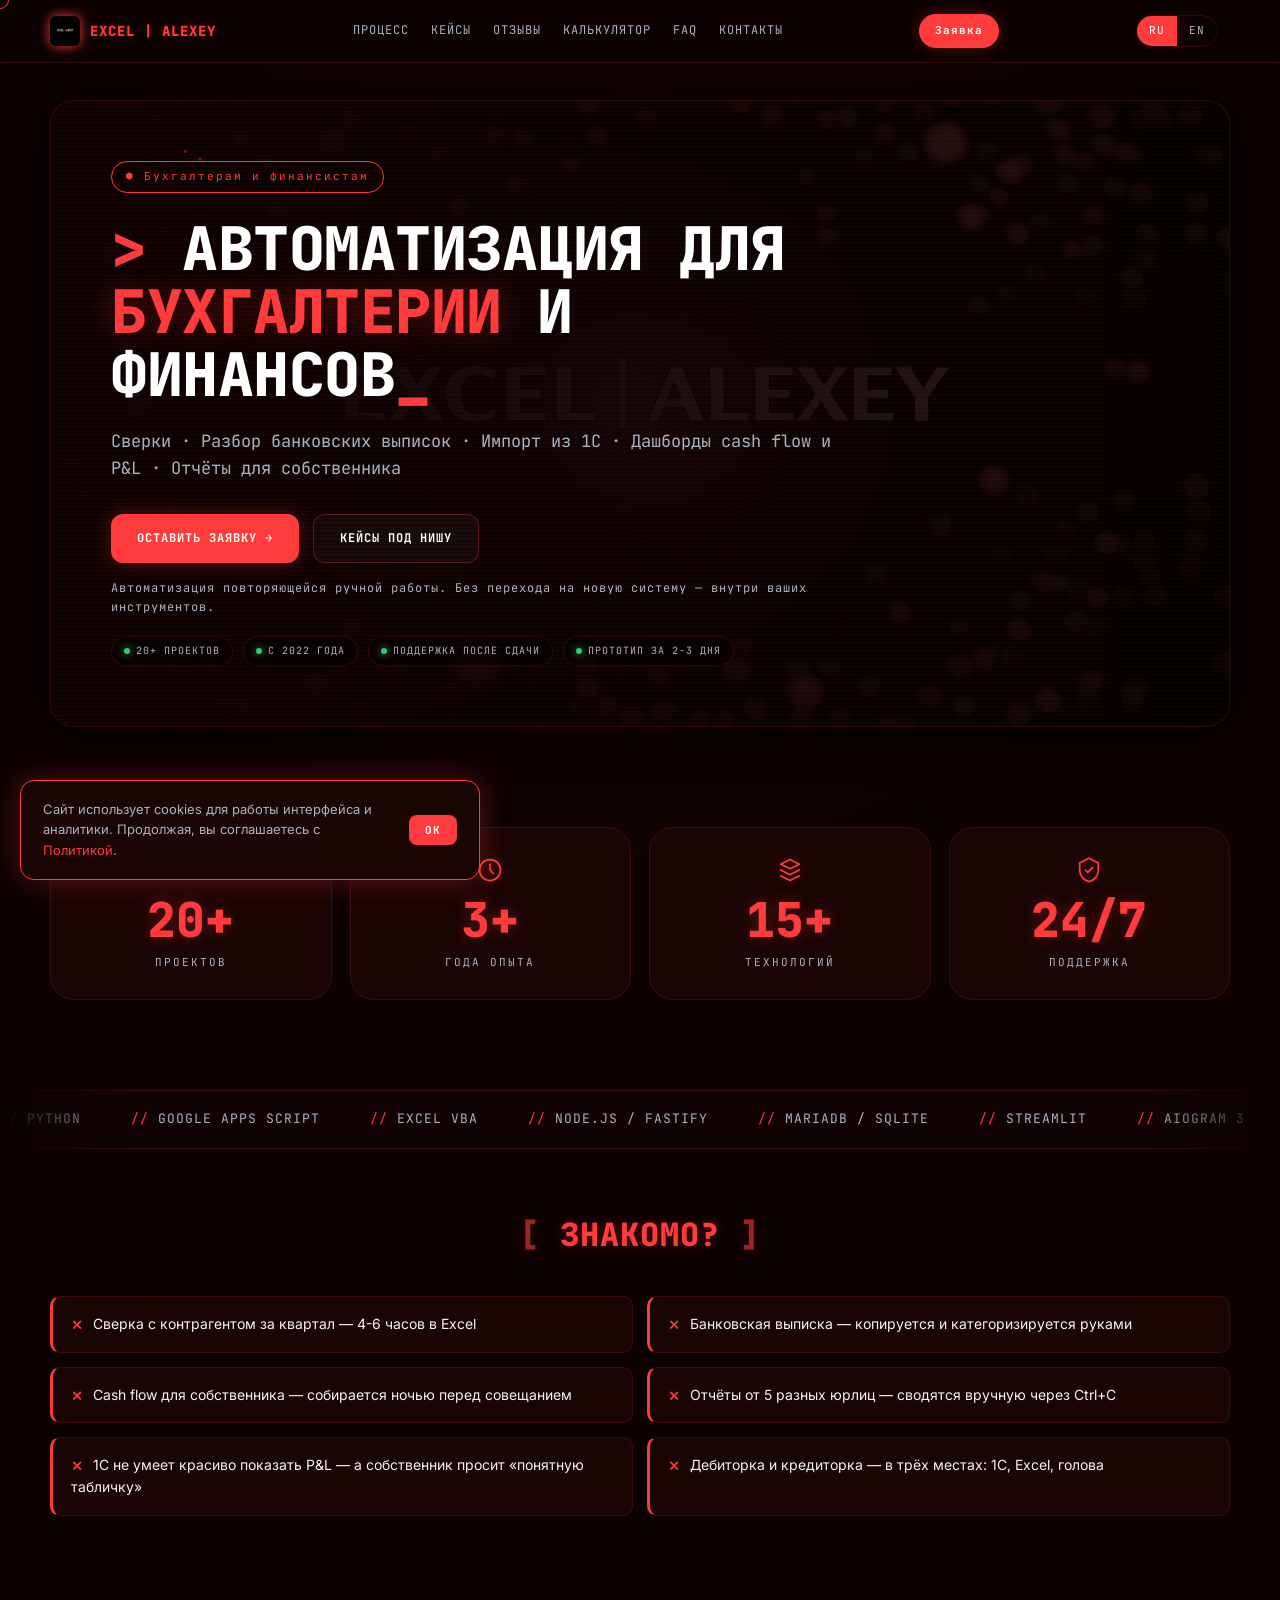
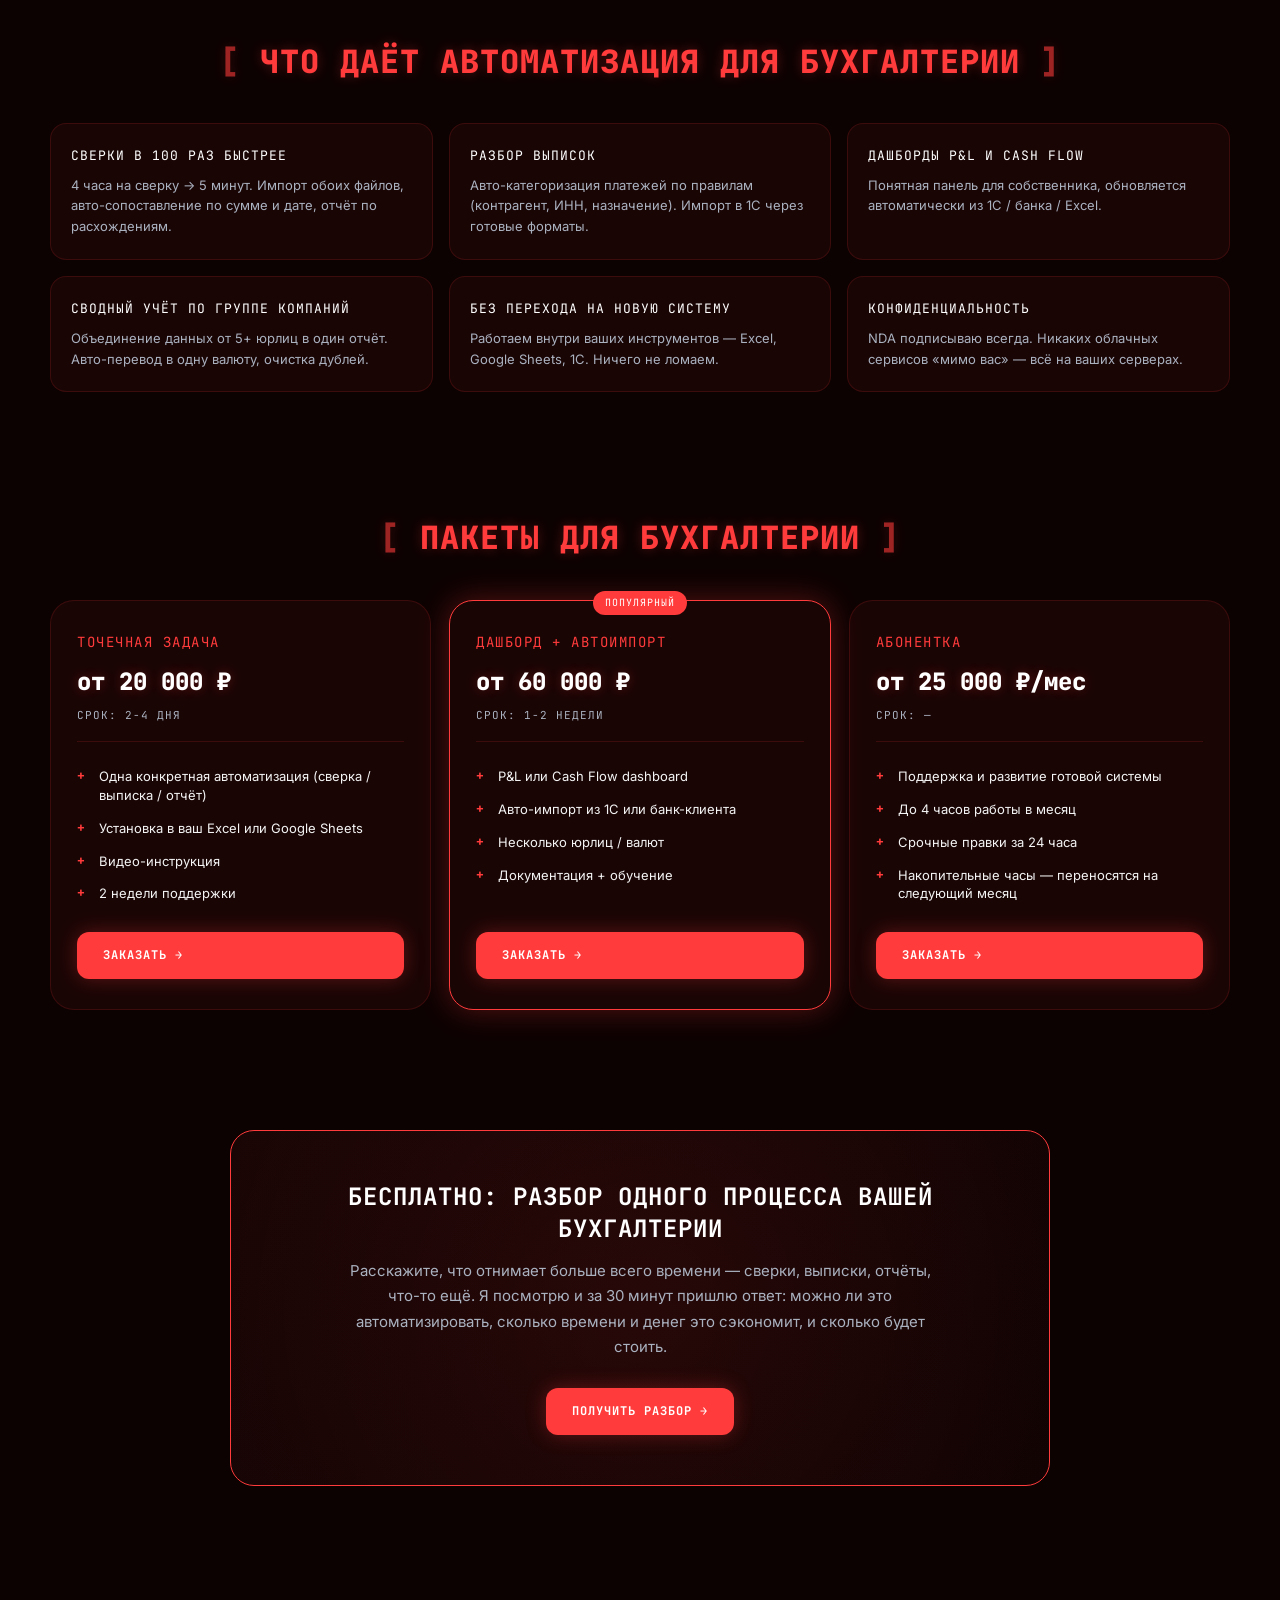
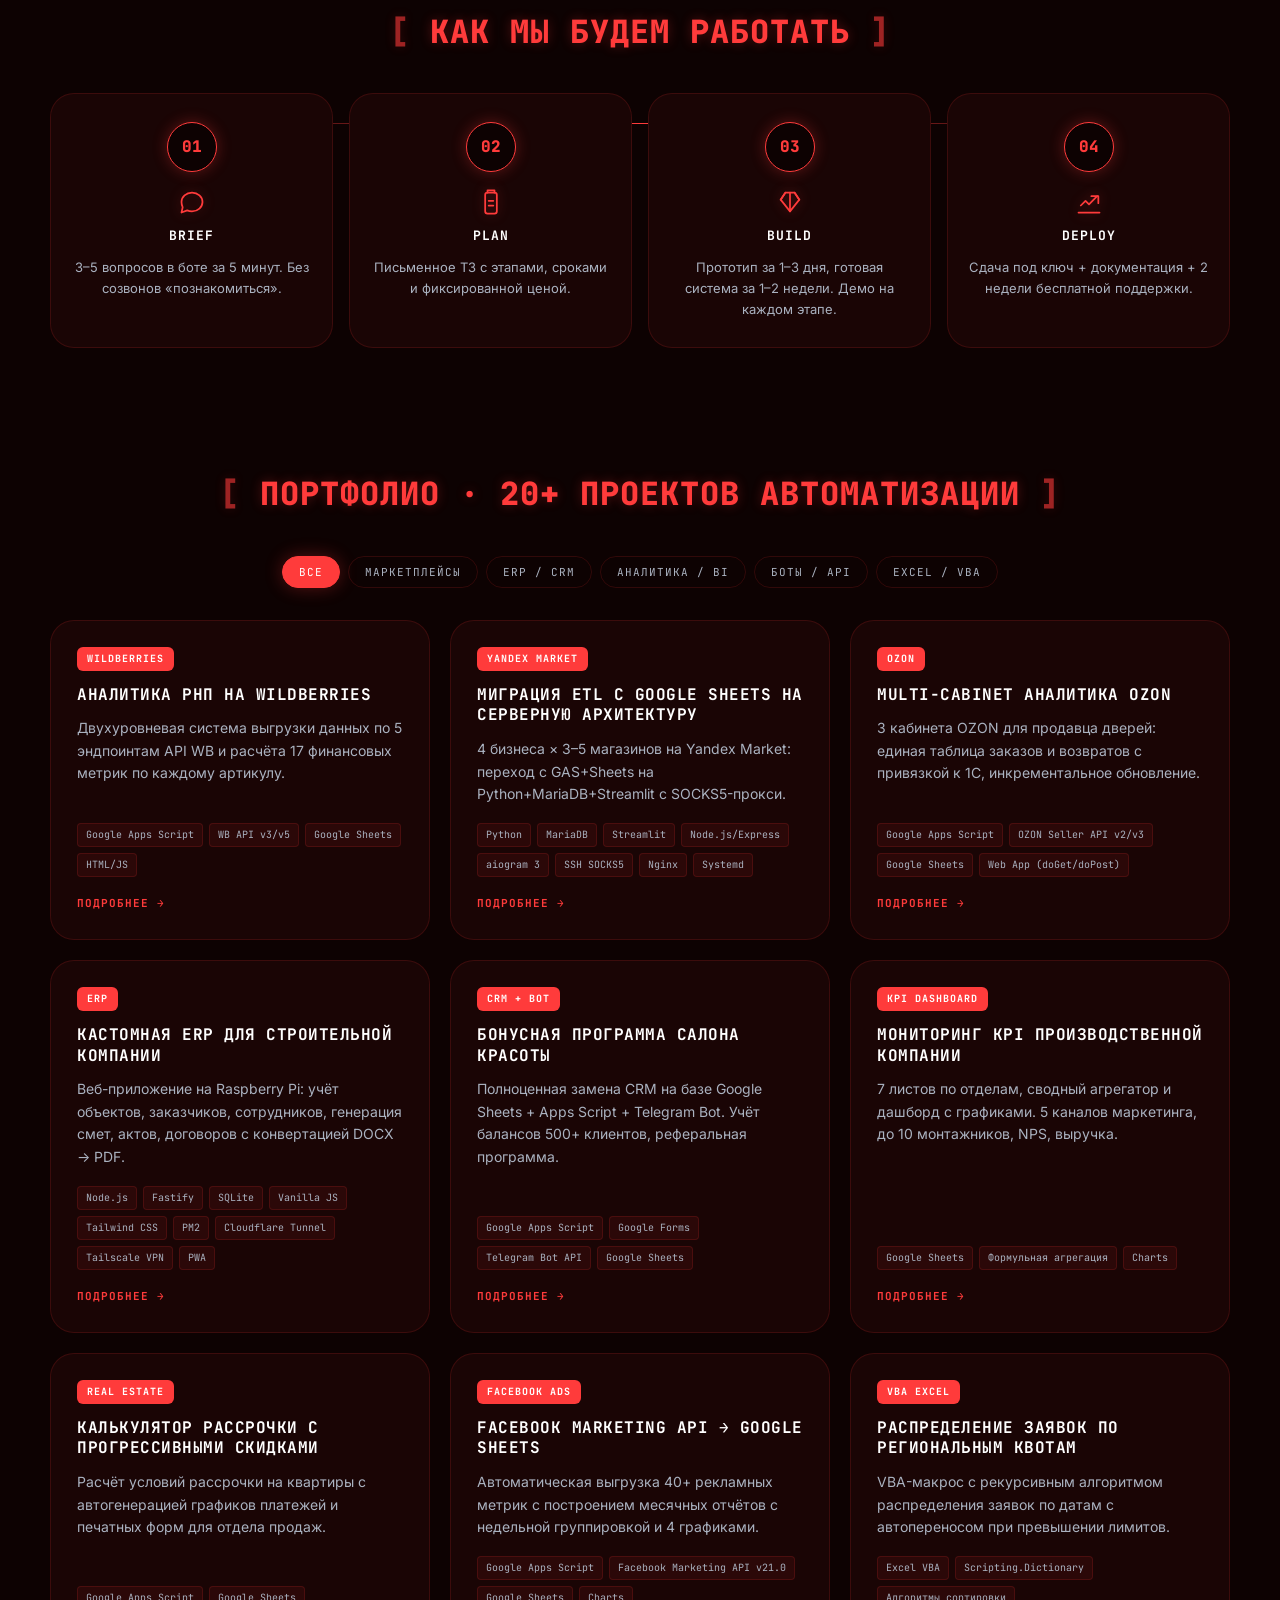
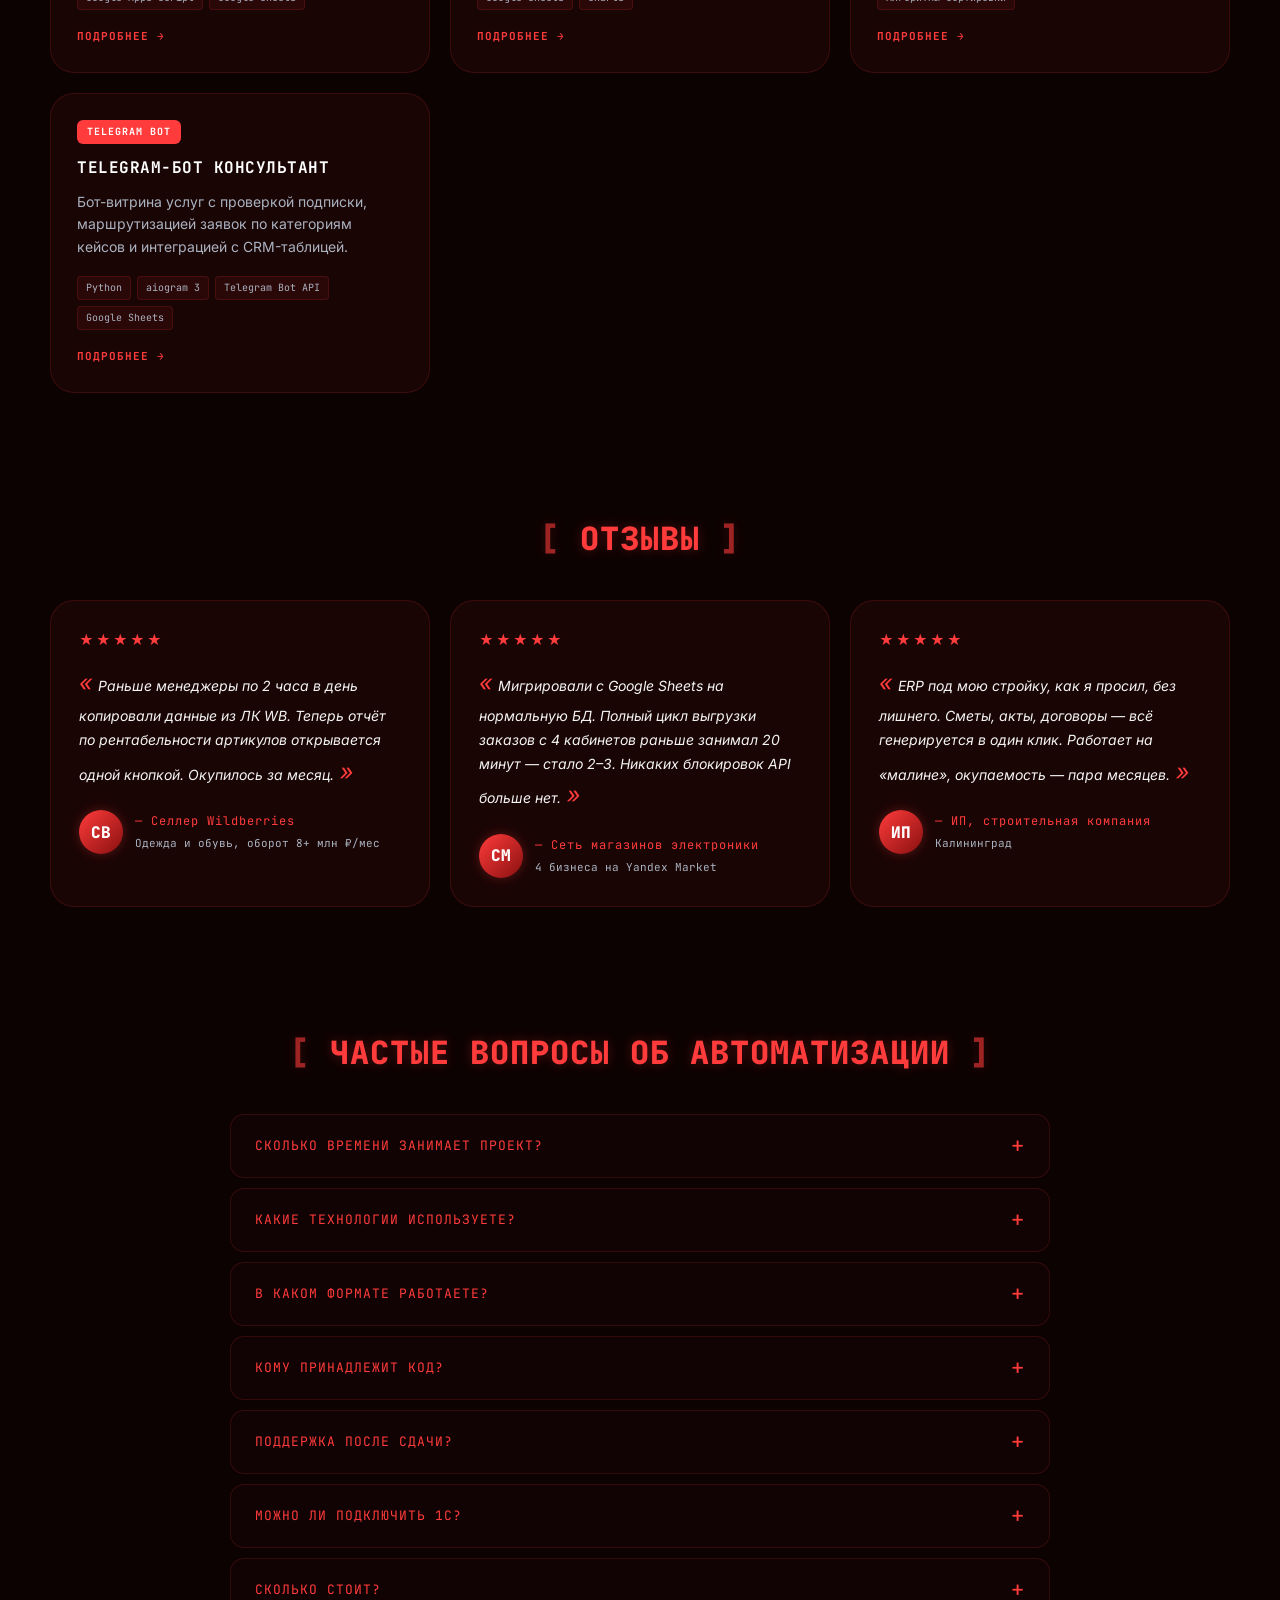
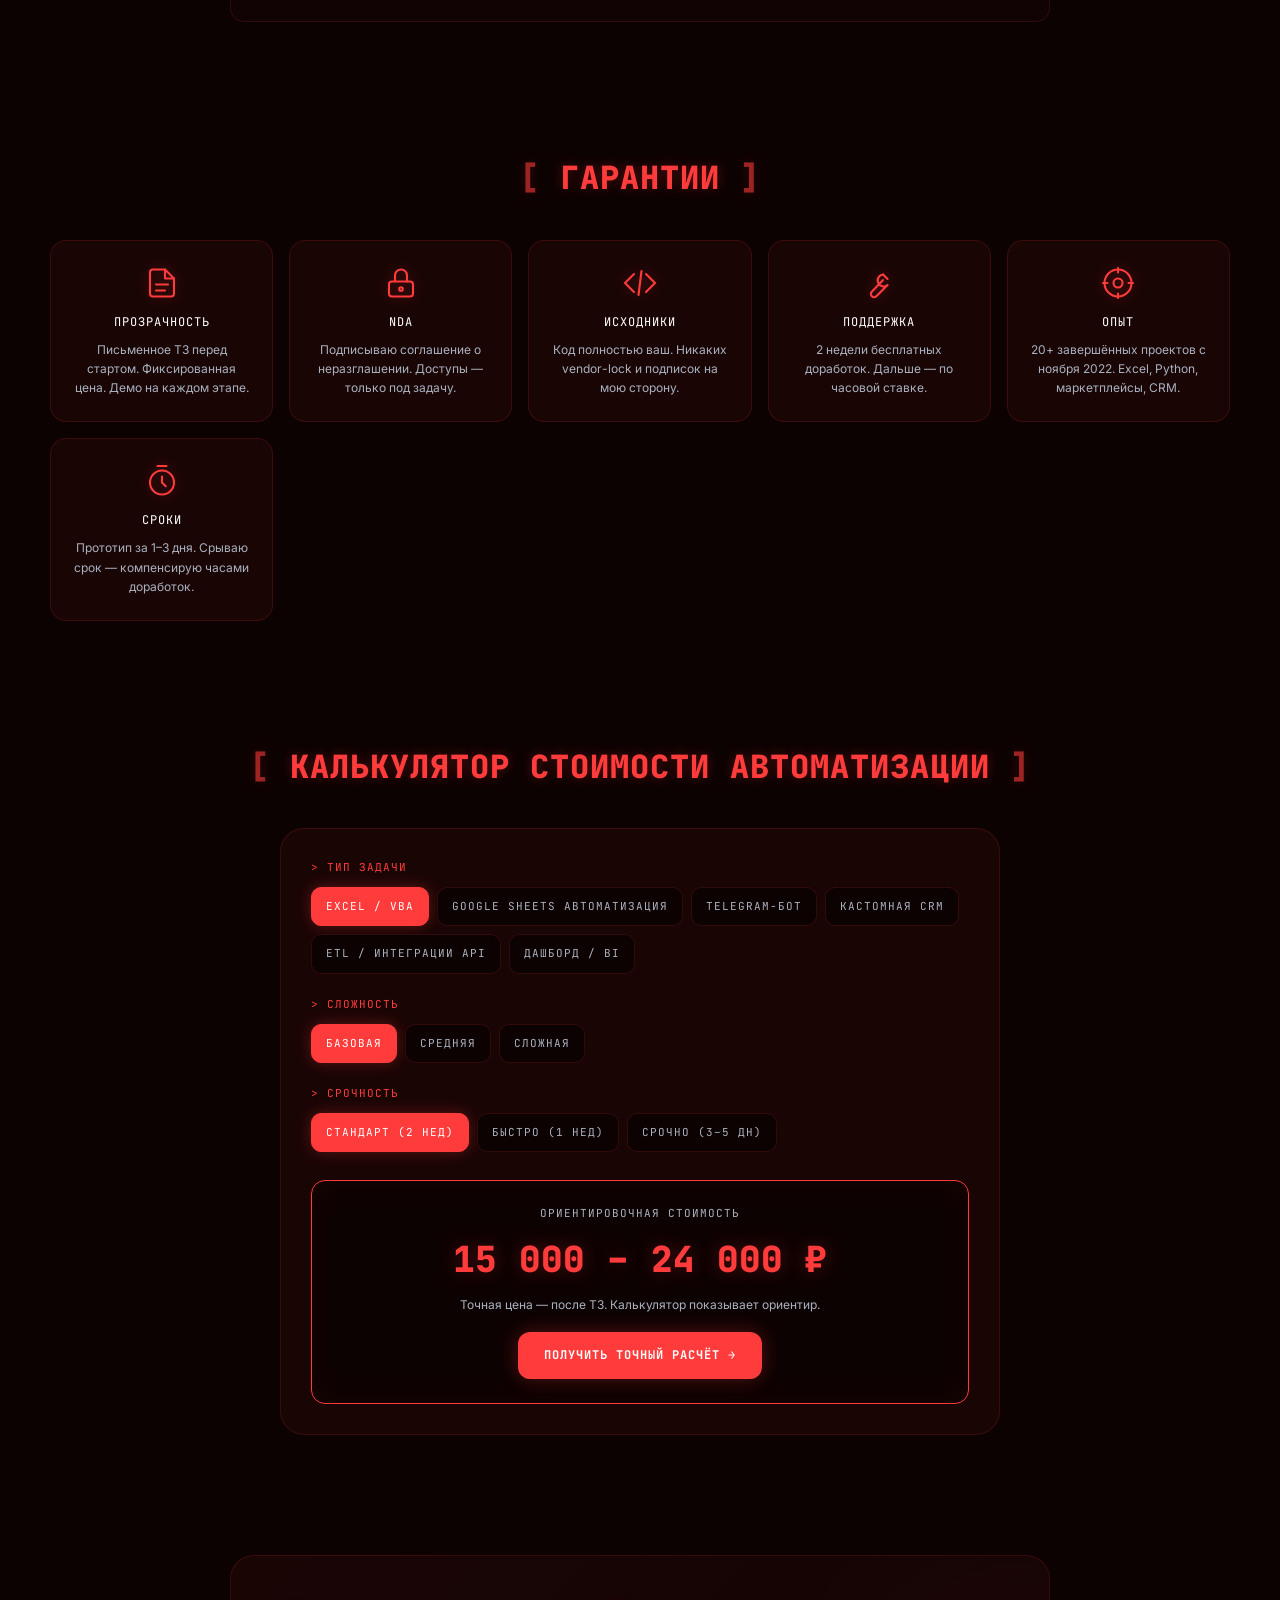
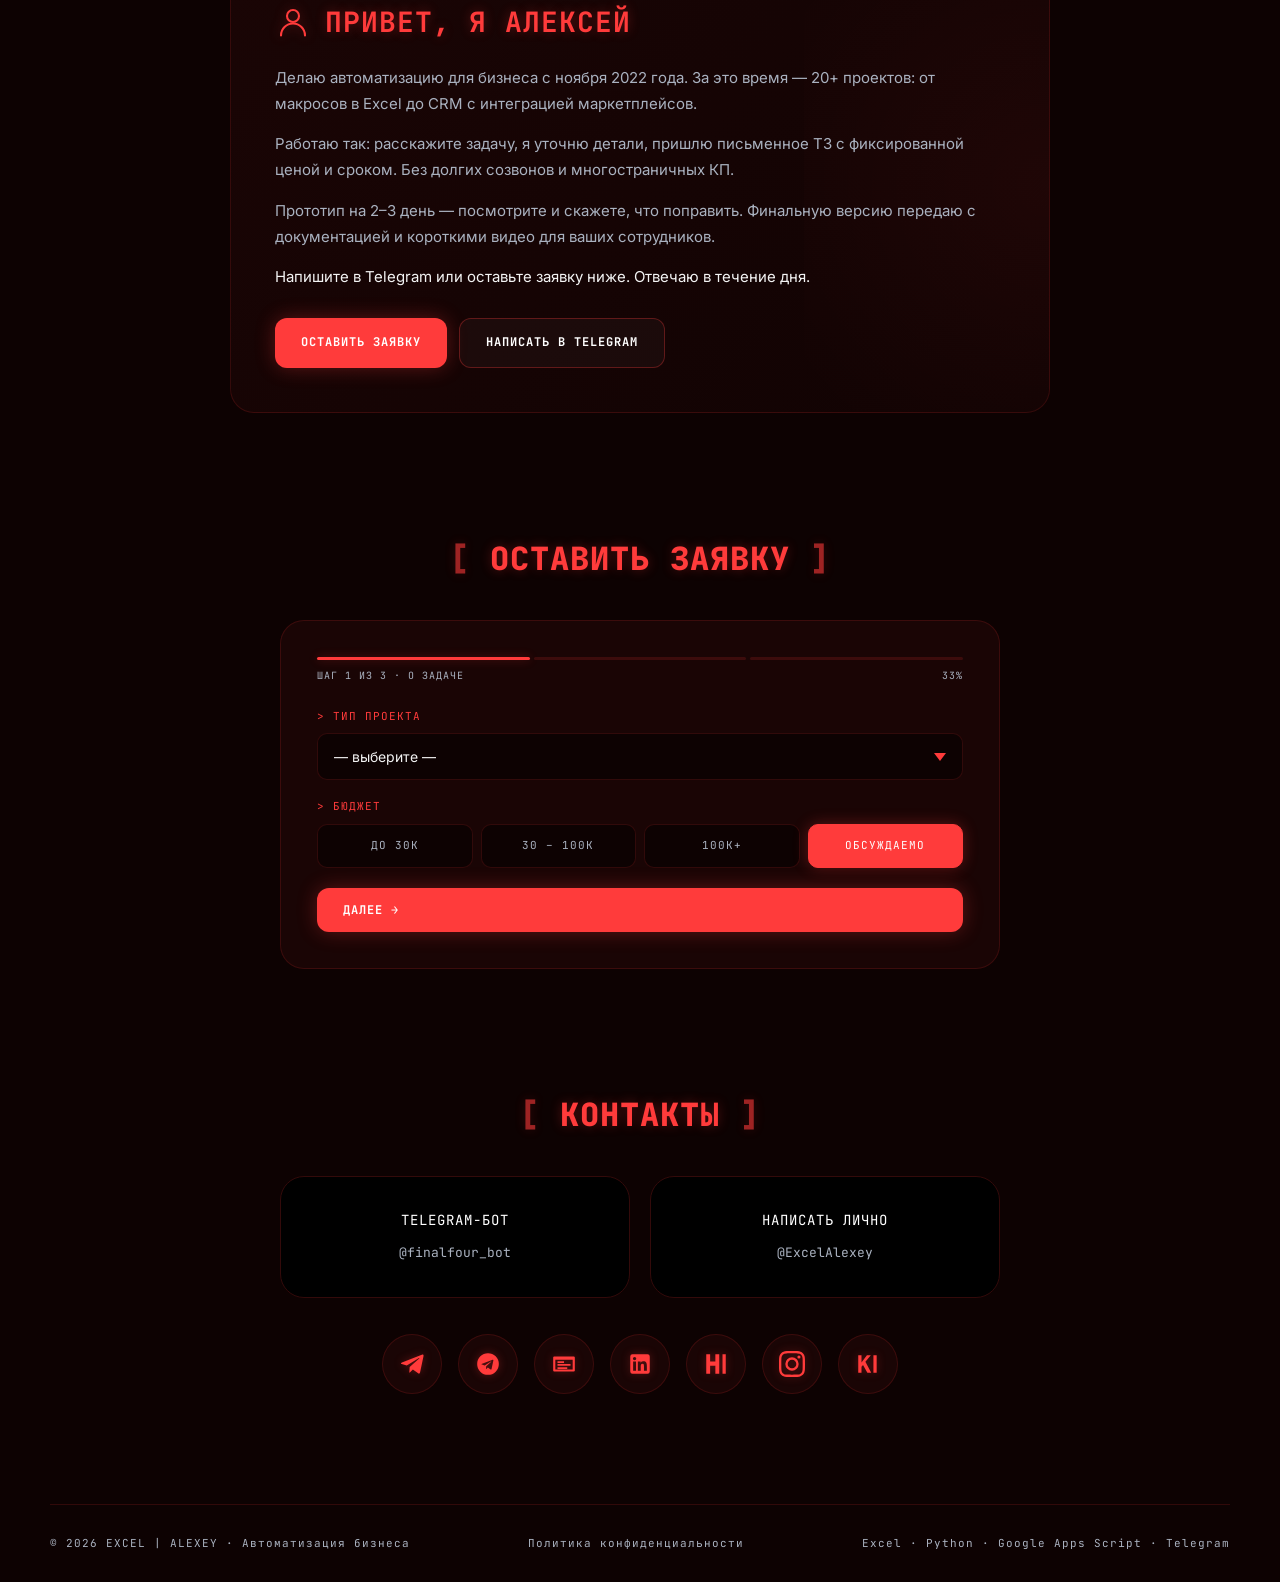
==== commit fc4f3a54: "Update index.html" ====
--- a/accounting/index.html
+++ b/accounting/index.html
@@ -111,9 +111,9 @@
 <script>
 window.ANALYTICS = {
   YM_ID: "108996801",          
-  GA_ID: "G-3XF21N7YJF", 
-  TG_BOT_TOKEN: "",   // токен бота для отправки заявок (см. внизу)
-  TG_CHAT_ID: ""      // твой chat_id (узнать через @userinfobot)
+  GA_ID: "G-3XF21N7YJF",         
+  TG_BOT_TOKEN: "8294667687:AAEmJAEdW7NhufBKMhQ5bk4BBmMHZHsyN1o",   
+  TG_CHAT_ID: "-1003757631462"       // твой chat_id (узнать через @userinfobot)
 };
 
 /* === ЗАХВАТ UTM-МЕТОК (хранятся 30 дней) === */
